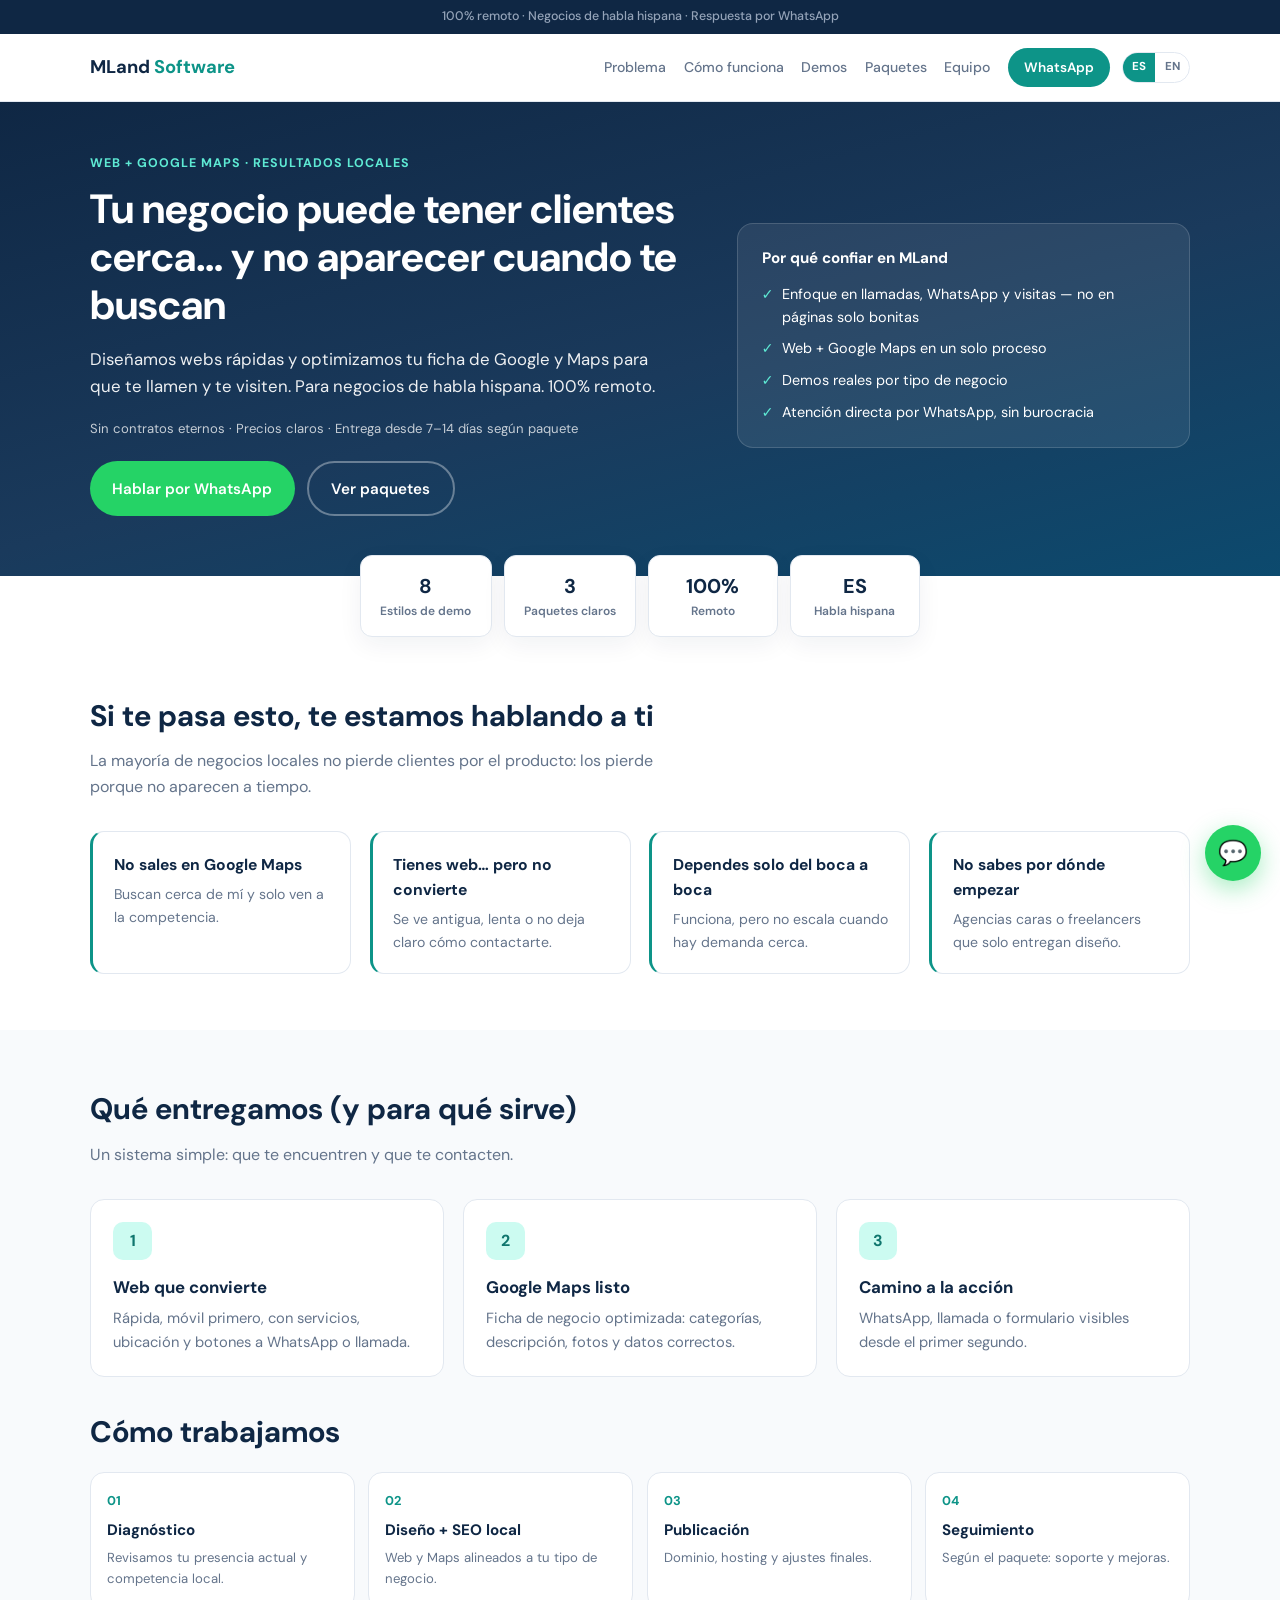
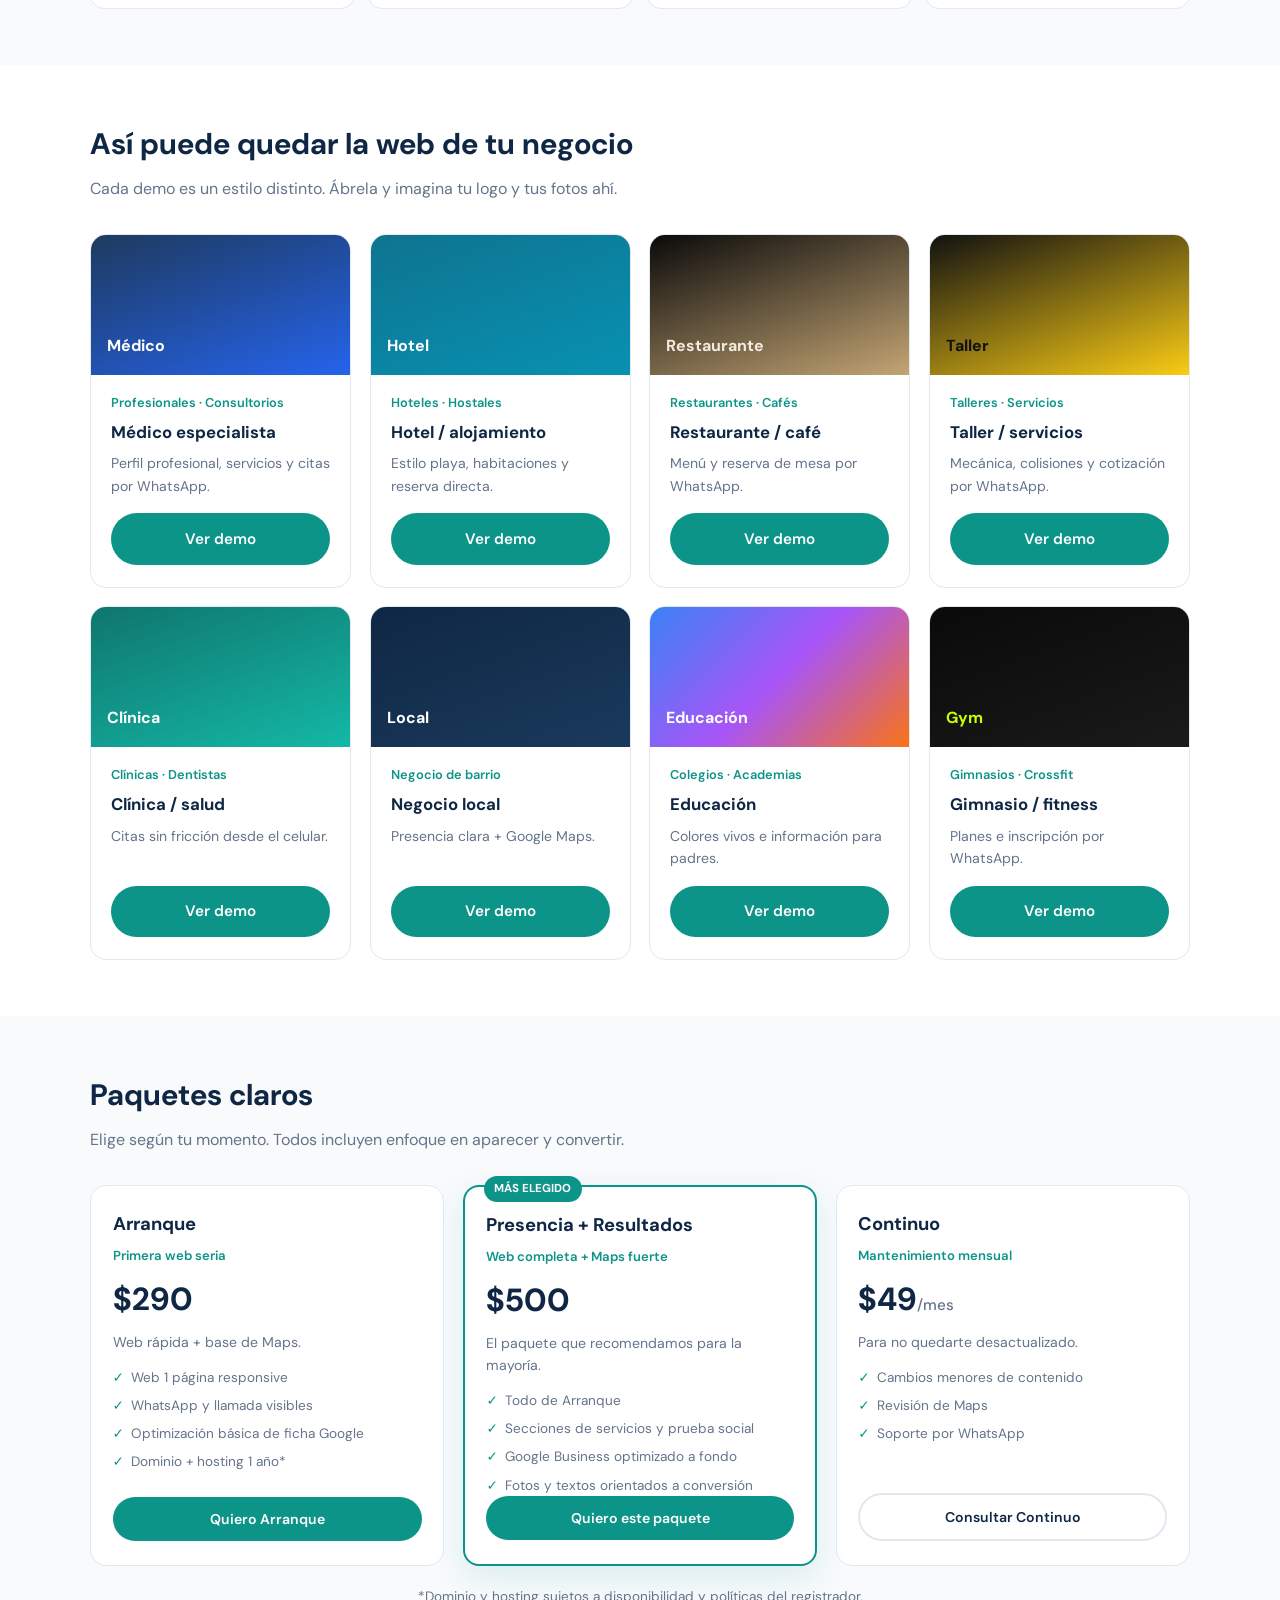
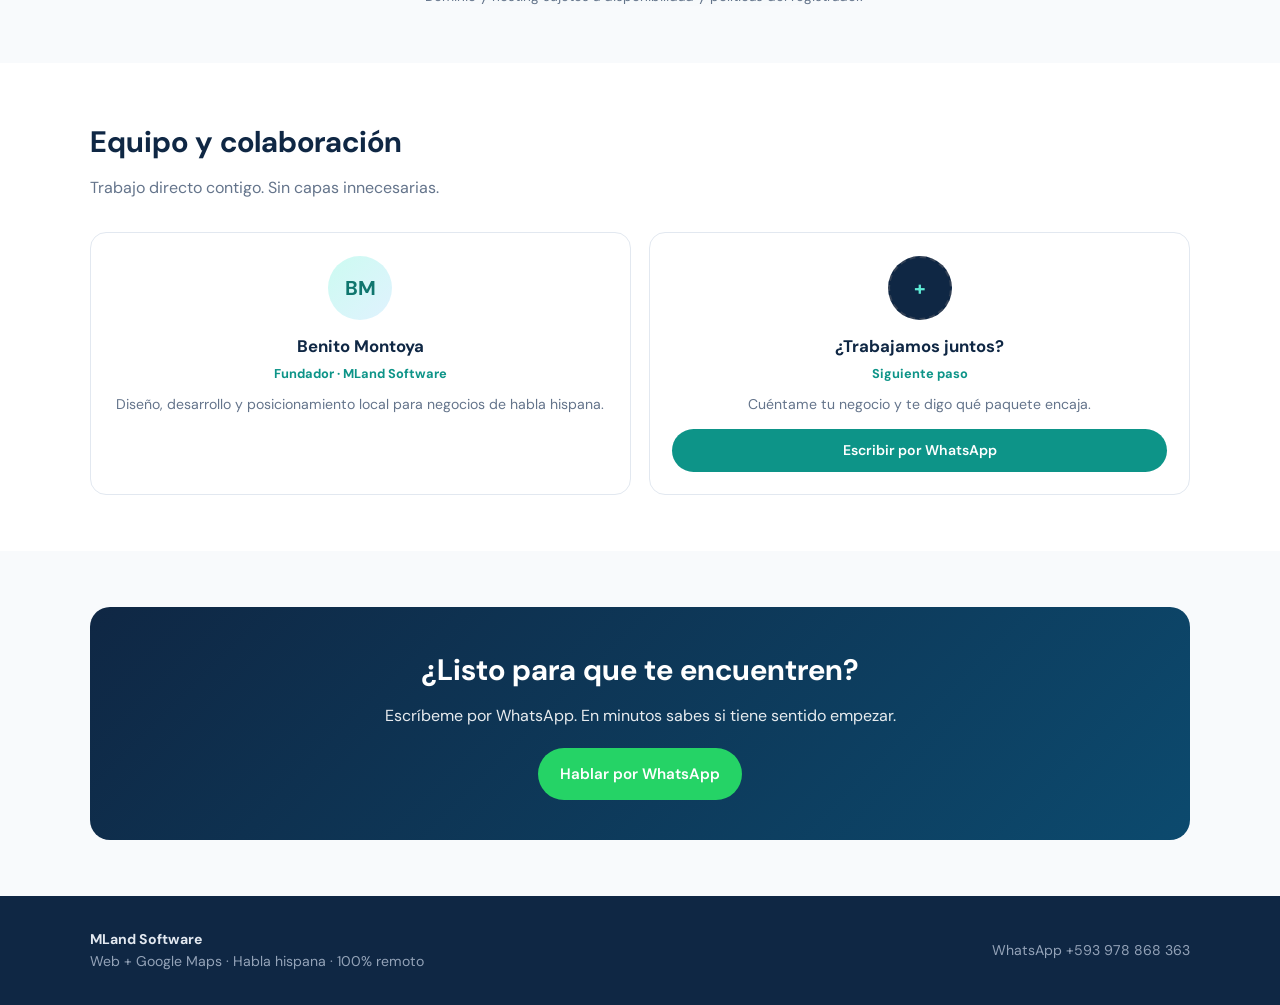
==== index.html @ ad6a7d6b "Restore complete index.html with Médico especialista demo card" ====
<!DOCTYPE html>
<html lang="es">
<head>
<meta charset="UTF-8">
<meta name="viewport" content="width=device-width,initial-scale=1">
<title>MLand Software | Web + Google Maps para negocios de habla hispana</title>
<meta name="description" content="Web rápida + Google Maps optimizado para que tu negocio de habla hispana aparezca cuando te buscan. Más llamadas y clientes. 100% remoto.">
<meta name="google-site-verification" content="e34Txkkmpu1eo88nSMDNGmorwFULilsLxfYSQ1G27-A">
<link rel="canonical" href="https://mland-landing.montoyasud.workers.dev/">
<meta property="og:title" content="MLand Software | Web + Google Maps">
<meta property="og:description" content="Aparece en Google y Maps. Más clientes para tu negocio local. Servicio 100% remoto.">
<meta property="og:type" content="website">
<meta property="og:url" content="https://mland-landing.montoyasud.workers.dev/">
<link href="https://fonts.googleapis.com/css2?family=DM+Sans:ital,opsz,wght@0,9..40,400;0,9..40,500;0,9..40,600;0,9..40,700;1,9..40,400&display=swap" rel="stylesheet">
<style>
:root{--navy:#0f2744;--navy-light:#1a3a5c;--teal:#0d9488;--teal-dark:#0f766e;--teal-soft:#ccfbf1;--sand:#f8fafc;--white:#fff;--text:#1e293b;--muted:#64748b;--border:#e2e8f0;--wa:#25D366}
*{box-sizing:border-box;margin:0;padding:0}html{scroll-behavior:smooth}
body{font-family:"DM Sans",system-ui,sans-serif;color:var(--text);line-height:1.6;background:var(--white)}
a{color:inherit;text-decoration:none}
.container{width:min(1100px,100% - 2rem);margin-inline:auto}
.btn{display:inline-flex;align-items:center;justify-content:center;gap:.5rem;font-weight:600;font-size:.95rem;padding:.85rem 1.4rem;border-radius:999px;border:none;cursor:pointer;transition:.2s}
.btn-primary{background:var(--teal);color:#fff}.btn-primary:hover{background:var(--teal-dark)}
.btn-outline{background:transparent;color:var(--navy);border:2px solid var(--border)}
.btn-wa{background:var(--wa);color:#fff}
.btn-sm{padding:.65rem 1.15rem;font-size:.88rem;width:100%}
.trust-bar{background:var(--navy);color:#94a3b8;font-size:.78rem;text-align:center;padding:.45rem 1rem;font-weight:500}
.trust-bar strong{color:#5eead4}
header{position:sticky;top:0;z-index:50;background:rgba(255,255,255,.94);backdrop-filter:blur(10px);border-bottom:1px solid var(--border)}
.nav{display:flex;align-items:center;justify-content:space-between;padding:.85rem 0;gap:1rem;flex-wrap:wrap}
.logo{font-weight:700;font-size:1.15rem;color:var(--navy)}.logo span{color:var(--teal)}
.nav-links{display:none;gap:1.1rem;align-items:center;font-size:.88rem;font-weight:500;color:var(--muted)}
@media(min-width:900px){.nav-links{display:flex}}
.nav-right{display:flex;align-items:center;gap:.75rem;flex-wrap:wrap}
.hero{background:linear-gradient(165deg,var(--navy) 0%,var(--navy-light) 55%,#0c4a6e 100%);color:#fff;padding:3.25rem 0 3.75rem}
.hero-grid{display:grid;gap:2rem;align-items:center}
@media(min-width:900px){.hero-grid{grid-template-columns:1.2fr .9fr;gap:2.75rem}}
.hero .eyebrow{font-size:.78rem;font-weight:700;letter-spacing:.08em;text-transform:uppercase;color:#5eead4;margin-bottom:.75rem}
.hero h1{font-size:clamp(1.7rem,4vw,2.55rem);line-height:1.18;margin-bottom:1rem;font-weight:700}
.hero p.lead{font-size:1.05rem;opacity:.92;max-width:36rem;margin-bottom:1.15rem}
.hero-micro{font-size:.82rem;opacity:.75;margin-bottom:1.35rem}
.hero-actions{display:flex;flex-wrap:wrap;gap:.75rem}
.hero-card{background:rgba(255,255,255,.08);border:1px solid rgba(255,255,255,.15);border-radius:16px;padding:1.4rem 1.45rem}
.hero-card h3{font-size:.95rem;margin-bottom:.75rem}
.hero-card ul{list-style:none;display:grid;gap:.55rem;font-size:.9rem}
.hero-card li{display:flex;gap:.5rem;align-items:flex-start}
.hero-card li::before{content:"✓";color:#5eead4;font-weight:700}
.proof{display:flex;flex-wrap:wrap;justify-content:center;gap:.75rem;padding:0 1rem;margin-top:-1.35rem;position:relative;z-index:5}
.proof-item{background:#fff;border:1px solid var(--border);border-radius:12px;padding:.9rem 1.2rem;text-align:center;min-width:130px;box-shadow:0 8px 24px rgba(15,39,68,.06)}
.proof-item .n{font-size:1.25rem;font-weight:700;color:var(--navy)}
.proof-item .l{font-size:.75rem;color:var(--muted);font-weight:600}
.section{padding:3.5rem 0}.section-alt{background:var(--sand)}
.section h2{font-size:clamp(1.4rem,3vw,1.85rem);color:var(--navy);margin-bottom:.5rem;font-weight:700}
.section .sub{color:var(--muted);max-width:38rem;margin-bottom:2rem}
.pain-grid,.grid-3,.steps,.demos-grid,.testimonials-grid,.packages-grid,.collab-grid{display:grid;gap:1.15rem}
.pain-grid{grid-template-columns:repeat(auto-fit,minmax(220px,1fr))}
.pain{background:#fff;border:1px solid var(--border);border-radius:14px;padding:1.25rem 1.3rem;border-left:3px solid var(--teal)}
.pain h3{font-size:.98rem;color:var(--navy);margin-bottom:.35rem}.pain p{font-size:.88rem;color:var(--muted)}
.grid-3{grid-template-columns:repeat(auto-fit,minmax(240px,1fr))}
.card{background:#fff;border:1px solid var(--border);border-radius:14px;padding:1.35rem 1.4rem}
.card h3{font-size:1.05rem;color:var(--navy);margin-bottom:.4rem}.card p{font-size:.92rem;color:var(--muted)}
.icon-badge{width:2.4rem;height:2.4rem;border-radius:10px;background:var(--teal-soft);color:var(--teal-dark);display:flex;align-items:center;justify-content:center;font-weight:700;margin-bottom:.85rem}
.steps{grid-template-columns:repeat(auto-fit,minmax(150px,1fr));gap:.85rem}
.step{background:#fff;border:1px solid var(--border);border-radius:14px;padding:1.15rem 1rem}
.step .num{font-size:.8rem;font-weight:700;color:var(--teal);margin-bottom:.4rem}
.step h3{font-size:.95rem;color:var(--navy);margin-bottom:.3rem}.step p{font-size:.82rem;color:var(--muted)}
.demos-grid{grid-template-columns:repeat(auto-fit,minmax(260px,1fr))}
.demo-card{background:#fff;border:1px solid var(--border);border-radius:16px;overflow:hidden;display:flex;flex-direction:column}
.demo-card .preview{height:140px;display:flex;align-items:flex-end;padding:1rem;color:#fff;font-weight:700}
.demo-card .body{padding:1.15rem 1.25rem 1.35rem;flex:1;display:flex;flex-direction:column}
.demo-card .for{font-size:.8rem;color:var(--teal);font-weight:600;margin-bottom:.35rem}
.demo-card h3{font-size:1.05rem;color:var(--navy);margin-bottom:.4rem}
.demo-card p{font-size:.88rem;color:var(--muted);margin-bottom:1rem;flex:1}
.demo-card .btn{width:100%;text-align:center}
.testimonials-grid{grid-template-columns:repeat(auto-fit,minmax(240px,1fr))}
.testimonial{background:#fff;border:1px solid var(--border);border-radius:14px;padding:1.25rem 1.35rem}
.testimonial .stars{color:#f59e0b;margin-bottom:.4rem}
.testimonial p{font-size:.9rem;color:var(--muted);margin-bottom:.75rem}
.testimonial a{color:var(--teal);font-weight:700}
@media(min-width:900px){.packages-grid{grid-template-columns:repeat(3,1fr)}}
.package{background:#fff;border:1px solid var(--border);border-radius:16px;padding:1.5rem 1.35rem;display:flex;flex-direction:column}
.package.featured{border:2px solid var(--teal);box-shadow:0 12px 32px rgba(13,148,136,.12);position:relative}
.package .badge{position:absolute;top:-.7rem;left:1.2rem;background:var(--teal);color:#fff;font-size:.72rem;font-weight:700;padding:.25rem .65rem;border-radius:999px;text-transform:uppercase}
.package h3{font-size:1.15rem;color:var(--navy);margin-bottom:.35rem}
.package-for{font-size:.82rem;color:var(--teal);font-weight:600;margin-bottom:.5rem}
.package-desc{font-size:.88rem;color:var(--muted);margin-bottom:.85rem}
.price{font-size:2rem;font-weight:700;color:var(--navy);margin-bottom:.35rem}
.price-period{font-size:.95rem;font-weight:500;color:var(--muted)}
.pkg-block{margin:.85rem 0 1rem}
.pkg-block h4{font-size:.78rem;text-transform:uppercase;letter-spacing:.04em;color:var(--navy);margin-bottom:.45rem}
.package ul{list-style:none;display:grid;gap:.4rem;font-size:.85rem;color:var(--muted)}
.package ul li{padding-left:1.15rem;position:relative}
.package ul li::before{content:"✓";position:absolute;left:0;color:var(--teal);font-weight:700}
.package .not li::before{content:"–";color:#94a3b8}
.package .result{font-size:.85rem;color:var(--navy);font-weight:600;background:var(--teal-soft);padding:.65rem .85rem;border-radius:10px;margin:.85rem 0 1rem}
.compare{overflow-x:auto;margin-top:2rem;border-radius:14px;border:1px solid var(--border);background:#fff}
.compare table{width:100%;border-collapse:collapse;font-size:.88rem;min-width:520px}
.compare th,.compare td{padding:.75rem 1rem;text-align:left;border-bottom:1px solid var(--border)}
.compare th{background:var(--sand);color:var(--navy);font-weight:700}
.compare td{color:var(--muted)}
.packages-note{text-align:center;font-size:.85rem;color:var(--muted);margin-top:1.25rem}
.collab-grid{grid-template-columns:repeat(auto-fit,minmax(240px,1fr))}
.collab{background:#fff;border:1px solid var(--border);border-radius:16px;padding:1.4rem 1.35rem;text-align:center}
.collab .avatar{width:64px;height:64px;border-radius:50%;background:linear-gradient(135deg,var(--teal-soft),#e0f2fe);color:var(--teal-dark);font-weight:700;font-size:1.25rem;display:flex;align-items:center;justify-content:center;margin:0 auto .85rem}
.collab.join .avatar{background:var(--navy);color:#5eead4;border:2px dashed #334155}
.collab h3{font-size:1.05rem;color:var(--navy);margin-bottom:.25rem}
.collab .role{font-size:.8rem;font-weight:700;color:var(--teal);margin-bottom:.5rem}
.collab p{font-size:.88rem;color:var(--muted);margin-bottom:.85rem}
.faq{display:grid;gap:.75rem;max-width:720px}
.faq details{background:#fff;border:1px solid var(--border);border-radius:12px;padding:1rem 1.15rem}
.faq summary{font-weight:600;color:var(--navy);cursor:pointer;list-style:none}
.faq details p{margin-top:.55rem;font-size:.9rem;color:var(--muted)}
.cta-band{background:linear-gradient(135deg,var(--navy),#0c4a6e);color:#fff;border-radius:20px;padding:2.5rem 1.75rem;text-align:center}
.cta-band h2{color:#fff;margin-bottom:.5rem}
.cta-band p{opacity:.9;margin-bottom:1.25rem;max-width:32rem;margin-inline:auto}
footer{background:var(--navy);color:#94a3b8;padding:2rem 0;font-size:.88rem}
footer .footer-inner{display:flex;flex-wrap:wrap;gap:1rem;justify-content:space-between;align-items:center}
footer strong{color:#e2e8f0}
.float-wa{position:fixed;bottom:1.2rem;right:1.2rem;z-index:60;width:56px;height:56px;border-radius:50%;background:var(--wa);color:#fff;display:flex;align-items:center;justify-content:center;font-size:1.5rem;box-shadow:0 8px 24px rgba(37,211,102,.4)}
.lang-switch{display:inline-flex;border:1.5px solid #e2e8f0;border-radius:999px;overflow:hidden;font-size:.72rem;font-weight:700}
.lang-btn{padding:.32rem .58rem;background:transparent;border:none;cursor:pointer;color:#64748b;font:inherit}
.lang-btn.active{background:#0d9488;color:#fff}
</style>
</head>
<body>
<div class="trust-bar"><span data-es="100% remoto · Negocios de habla hispana · Respuesta por WhatsApp" data-en="100% remote · Spanish-speaking businesses · WhatsApp reply"><strong>100% remoto</strong> · Negocios de habla hispana · Respuesta por WhatsApp</span></div>
<header><div class="container nav">
<a href="/" class="logo">MLand <span>Software</span></a>
<div class="nav-right">
<nav class="nav-links">
<a href="#problema" data-es="Problema" data-en="Problem">Problema</a>
<a href="#como" data-es="Cómo funciona" data-en="How it works">Cómo funciona</a>
<a href="#demos" data-es="Demos" data-en="Demos">Demos</a>
<a href="#paquetes" data-es="Paquetes" data-en="Packages">Paquetes</a>
<a href="#equipo" data-es="Equipo" data-en="Team">Equipo</a>
<a class="btn btn-primary" style="padding:.55rem 1rem;font-size:.85rem" href="https://wa.me/593978868363?text=Hola%2C%20quiero%20aparecer%20mejor%20en%20Google%20y%20Maps" target="_blank" rel="noopener">WhatsApp</a>
</nav>
<div class="lang-switch" role="group" aria-label="Language"><button type="button" class="lang-btn active" data-set-lang="es">ES</button><button type="button" class="lang-btn" data-set-lang="en">EN</button></div>
</div></div></header>
<section class="hero"><div class="container hero-grid">
<div>
<div class="eyebrow" data-es="Web + Google Maps · Resultados locales" data-en="Website + Google Maps · Local results">Web + Google Maps · Resultados locales</div>
<h1 data-es="Tu negocio puede tener clientes cerca… y no aparecer cuando te buscan" data-en="You may have customers nearby—and still not show up when they search">Tu negocio puede tener clientes cerca… y no aparecer cuando te buscan</h1>
<p class="lead" data-es="Diseñamos webs rápidas y optimizamos tu ficha de Google y Maps para que te llamen y te visiten. Para negocios de habla hispana. 100% remoto." data-en="We build fast websites and optimize your Google Business and Maps profile so people call and visit. For Spanish-speaking businesses. Fully remote.">Diseñamos webs rápidas y optimizamos tu ficha de Google y Maps para que te llamen y te visiten. Para negocios de habla hispana. 100% remoto.</p>
<p class="hero-micro" data-es="Sin contratos eternos · Precios claros · Entrega desde 7–14 días según paquete" data-en="No endless contracts · Clear pricing · Delivery from 7–14 días según paquete">Sin contratos eternos · Precios claros · Entrega desde 7–14 días según paquete</p>
<div class="hero-actions">
<a class="btn btn-wa" href="https://wa.me/593978868363?text=Hola%2C%20quiero%20aparecer%20mejor%20en%20Google%20y%20Maps" target="_blank" rel="noopener" data-es="Hablar por WhatsApp" data-en="Chat on WhatsApp">Hablar por WhatsApp</a>
<a class="btn btn-outline" href="#paquetes" style="border-color:rgba(255,255,255,.35);color:#fff" data-es="Ver paquetes" data-en="See packages">Ver paquetes</a>
</div>
</div>
<div class="hero-card">
<h3 data-es="Por qué confiar en MLand" data-en="Why trust MLand">Por qué confiar en MLand</h3>
<ul>
<li data-es="Enfoque en llamadas, WhatsApp y visitas — no en páginas solo bonitas" data-en="Focus on calls, WhatsApp and visits—not just pretty pages">Enfoque en llamadas, WhatsApp y visitas — no en páginas solo bonitas</li>
<li data-es="Web + Google Maps en un solo proceso" data-en="Website + Google Maps in one process">Web + Google Maps en un solo proceso</li>
<li data-es="Demos reales por tipo de negocio" data-en="Real demos by business type">Demos reales por tipo de negocio</li>
<li data-es="Atención directa por WhatsApp, sin burocracia" data-en="Direct WhatsApp support, no bureaucracy">Atención directa por WhatsApp, sin burocracia</li>
</ul>
</div>
</div></section>
<div class="proof">
<div class="proof-item"><div class="n">8</div><div class="l" data-es="Estilos de demo" data-en="Demo styles">Estilos de demo</div></div>
<div class="proof-item"><div class="n">3</div><div class="l" data-es="Paquetes claros" data-en="Clear packages">Paquetes claros</div></div>
<div class="proof-item"><div class="n">100%</div><div class="l" data-es="Remoto" data-en="Remote">Remoto</div></div>
<div class="proof-item"><div class="n">ES</div><div class="l" data-es="Habla hispana" data-en="Spanish-speaking">Habla hispana</div></div>
</div>
<section class="section" id="problema"><div class="container">
<h2 data-es="Si te pasa esto, te estamos hablando a ti" data-en="If this sounds like you, we’re talking to you">Si te pasa esto, te estamos hablando a ti</h2>
<p class="sub" data-es="La mayoría de negocios locales no pierde clientes por el producto: los pierde porque no aparecen a tiempo." data-en="Most local businesses don’t lose customers because of the product—they lose them because they don’t show up in time.">La mayoría de negocios locales no pierde clientes por el producto: los pierde porque no aparecen a tiempo.</p>
<div class="pain-grid">
<div class="pain"><h3 data-es="No sales en Google Maps" data-en="You’re not on Google Maps">No sales en Google Maps</h3><p data-es="Buscan cerca de mí y solo ven a la competencia." data-en="People search near me and only see competitors.">Buscan cerca de mí y solo ven a la competencia.</p></div>
<div class="pain"><h3 data-es="Tienes web… pero no convierte" data-en="You have a site… that doesn’t convert">Tienes web… pero no convierte</h3><p data-es="Se ve antigua, lenta o no deja claro cómo contactarte." data-en="It looks outdated, slow or unclear how to reach you.">Se ve antigua, lenta o no deja claro cómo contactarte.</p></div>
<div class="pain"><h3 data-es="Dependes solo del boca a boca" data-en="You rely only on word of mouth">Dependes solo del boca a boca</h3><p data-es="Funciona, pero no escala cuando hay demanda cerca." data-en="It works, but it doesn’t scale when demand is nearby.">Funciona, pero no escala cuando hay demanda cerca.</p></div>
<div class="pain"><h3 data-es="No sabes por dónde empezar" data-en="You don’t know where to start">No sabes por dónde empezar</h3><p data-es="Agencias caras o freelancers que solo entregan diseño." data-en="Expensive agencies or freelancers who only deliver design.">Agencias caras o freelancers que solo entregan diseño.</p></div>
</div>
</div></section>
<section class="section section-alt" id="como"><div class="container">
<h2 data-es="Qué entregamos (y para qué sirve)" data-en="What we deliver (and why it matters)">Qué entregamos (y para qué sirve)</h2>
<p class="sub" data-es="Un sistema simple: que te encuentren y que te contacten." data-en="A simple system: get found and get contacted.">Un sistema simple: que te encuentren y que te contacten.</p>
<div class="grid-3">
<div class="card"><div class="icon-badge">1</div><h3 data-es="Web que convierte" data-en="Website that converts">Web que convierte</h3><p data-es="Rápida, móvil primero, con servicios, ubicación y botones a WhatsApp o llamada." data-en="Fast, mobile-first, with services, location and buttons to WhatsApp or call.">Rápida, móvil primero, con servicios, ubicación y botones a WhatsApp o llamada.</p></div>
<div class="card"><div class="icon-badge">2</div><h3 data-es="Google Maps listo" data-en="Google Maps ready">Google Maps listo</h3><p data-es="Ficha de negocio optimizada: categorías, descripción, fotos y datos correctos." data-en="Optimized business profile: categories, description, photos and correct data.">Ficha de negocio optimizada: categorías, descripción, fotos y datos correctos.</p></div>
<div class="card"><div class="icon-badge">3</div><h3 data-es="Camino a la acción" data-en="Path to action">Camino a la acción</h3><p data-es="WhatsApp, llamada o formulario visibles desde el primer segundo." data-en="WhatsApp, call or form visible from the first second.">WhatsApp, llamada o formulario visibles desde el primer segundo.</p></div>
</div>
<div style="margin-top:2rem">
<h2 data-es="Cómo trabajamos" data-en="How we work">Cómo trabajamos</h2>
<div class="steps" style="margin-top:1rem">
<div class="step"><div class="num">01</div><h3 data-es="Diagnóstico" data-en="Diagnosis">Diagnóstico</h3><p data-es="Revisamos tu presencia actual y competencia local." data-en="We review your current presence and local competition.">Revisamos tu presencia actual y competencia local.</p></div>
<div class="step"><div class="num">02</div><h3 data-es="Diseño + SEO local" data-en="Design + local SEO">Diseño + SEO local</h3><p data-es="Web y Maps alineados a tu tipo de negocio." data-en="Website and Maps aligned to your business type.">Web y Maps alineados a tu tipo de negocio.</p></div>
<div class="step"><div class="num">03</div><h3 data-es="Publicación" data-en="Launch">Publicación</h3><p data-es="Dominio, hosting y ajustes finales." data-en="Domain, hosting and final tweaks.">Dominio, hosting y ajustes finales.</p></div>
<div class="step"><div class="num">04</div><h3 data-es="Seguimiento" data-en="Follow-up">Seguimiento</h3><p data-es="Según el paquete: soporte y mejoras." data-en="Depending on the package: support and improvements.">Según el paquete: soporte y mejoras.</p></div>
</div></div>
</div></section>
<section class="section" id="demos"><div class="container">
<h2 data-es="Así puede quedar la web de tu negocio" data-en="How your business website can look">Así puede quedar la web de tu negocio</h2>
<p class="sub" data-es="Cada demo es un estilo distinto. Ábrela y imagina tu logo y tus fotos ahí." data-en="Each demo is a different style. Open it and picture your logo and photos there.">Cada demo es un estilo distinto. Ábrela y imagina tu logo y tus fotos ahí.</p>
<div class="demos-grid">
<article class="demo-card"><div class="preview" style="background:linear-gradient(160deg,#1e3a5f,#2563eb)">Médico</div><div class="body"><span class="for" data-es="Profesionales · Consultorios" data-en="Professionals · Offices">Profesionales · Consultorios</span><h3 data-es="Médico especialista" data-en="Specialist doctor">Médico especialista</h3><p data-es="Perfil profesional, servicios y citas por WhatsApp." data-en="Professional profile, services and WhatsApp booking.">Perfil profesional, servicios y citas por WhatsApp.</p><a class="btn btn-primary" href="/demos/medico.html" data-es="Ver demo" data-en="View demo">Ver demo</a></div></article>
<article class="demo-card"><div class="preview" style="background:linear-gradient(160deg,#0e7490,#0891b2)">Hotel</div><div class="body"><span class="for">Hoteles · Hostales</span><h3 data-es="Hotel / alojamiento" data-en="Hotel / lodging">Hotel / alojamiento</h3><p data-es="Estilo playa, habitaciones y reserva directa." data-en="Beach style, rooms and direct booking.">Estilo playa, habitaciones y reserva directa.</p><a class="btn btn-primary" href="/demos/hotel.html" data-es="Ver demo" data-en="View demo">Ver demo</a></div></article>
<article class="demo-card"><div class="preview" style="background:linear-gradient(160deg,#0a0a0a,#c4a574);color:#f2ebe0">Restaurante</div><div class="body"><span class="for">Restaurantes · Cafés</span><h3 data-es="Restaurante / café" data-en="Restaurant / café">Restaurante / café</h3><p data-es="Menú y reserva de mesa por WhatsApp." data-en="Menu and table booking on WhatsApp.">Menú y reserva de mesa por WhatsApp.</p><a class="btn btn-primary" href="/demos/restaurante.html" data-es="Ver demo" data-en="View demo">Ver demo</a></div></article>
<article class="demo-card"><div class="preview" style="background:linear-gradient(160deg,#111,#facc15);color:#111">Taller</div><div class="body"><span class="for">Talleres · Servicios</span><h3 data-es="Taller / servicios" data-en="Workshop / services">Taller / servicios</h3><p data-es="Mecánica, colisiones y cotización por WhatsApp." data-en="Mechanics, collision and quotes on WhatsApp.">Mecánica, colisiones y cotización por WhatsApp.</p><a class="btn btn-primary" href="/demos/taller.html" data-es="Ver demo" data-en="View demo">Ver demo</a></div></article>
<article class="demo-card"><div class="preview" style="background:linear-gradient(160deg,#0f766e,#14b8a6)">Clínica</div><div class="body"><span class="for">Clínicas · Dentistas</span><h3 data-es="Clínica / salud" data-en="Clinic / health">Clínica / salud</h3><p data-es="Citas sin fricción desde el celular." data-en="Frictionless booking from the phone.">Citas sin fricción desde el celular.</p><a class="btn btn-primary" href="/demos/clinica.html" data-es="Ver demo" data-en="View demo">Ver demo</a></div></article>
<article class="demo-card"><div class="preview" style="background:linear-gradient(160deg,#0f2744,#1a3a5c)">Local</div><div class="body"><span class="for">Negocio de barrio</span><h3 data-es="Negocio local" data-en="Local business">Negocio local</h3><p data-es="Presencia clara + Google Maps." data-en="Clear presence + Google Maps.">Presencia clara + Google Maps.</p><a class="btn btn-primary" href="/demos/local.html" data-es="Ver demo" data-en="View demo">Ver demo</a></div></article>
<article class="demo-card"><div class="preview" style="background:linear-gradient(135deg,#3b82f6,#a855f7,#f97316)">Educación</div><div class="body"><span class="for">Colegios · Academias</span><h3 data-es="Educación" data-en="Education">Educación</h3><p data-es="Colores vivos e información para padres." data-en="Bright colors and info for parents.">Colores vivos e información para padres.</p><a class="btn btn-primary" href="/demos/educacion.html" data-es="Ver demo" data-en="View demo">Ver demo</a></div></article>
<article class="demo-card"><div class="preview" style="background:linear-gradient(160deg,#0a0a0a,#1a1a1a);color:#c8ff00">Gym</div><div class="body"><span class="for">Gimnasios · Crossfit</span><h3 data-es="Gimnasio / fitness" data-en="Gym / fitness">Gimnasio / fitness</h3><p data-es="Planes e inscripción por WhatsApp." data-en="Plans and signup on WhatsApp.">Planes e inscripción por WhatsApp.</p><a class="btn btn-primary" href="/demos/gimnasio.html" data-es="Ver demo" data-en="View demo">Ver demo</a></div></article>
</div>
</div></section>
<section class="section section-alt" id="paquetes"><div class="container">
<h2 data-es="Paquetes claros" data-en="Clear packages">Paquetes claros</h2>
<p class="sub" data-es="Elige según tu momento. Todos incluyen enfoque en aparecer y convertir." data-en="Choose by stage. All focus on getting found and converting.">Elige según tu momento. Todos incluyen enfoque en aparecer y convertir.</p>
<div class="packages-grid">
<div class="package"><h3 data-es="Arranque" data-en="Start">Arranque</h3><div class="package-for" data-es="Primera web seria" data-en="First solid website">Primera web seria</div><div class="price">$290</div><p class="package-desc" data-es="Web rápida + base de Maps." data-en="Fast site + Maps foundation.">Web rápida + base de Maps.</p><ul><li data-es="Web 1 página responsive" data-en="1-page responsive site">Web 1 página responsive</li><li data-es="WhatsApp y llamada visibles" data-en="Visible WhatsApp and call">WhatsApp y llamada visibles</li><li data-es="Optimización básica de ficha Google" data-en="Basic Google profile setup">Optimización básica de ficha Google</li><li data-es="Dominio + hosting 1 año*" data-en="Domain + hosting 1 year*">Dominio + hosting 1 año*</li></ul><a class="btn btn-primary btn-sm" style="margin-top:auto" href="https://wa.me/593978868363?text=Paquete%20Arranque" data-es="Quiero Arranque" data-en="I want Start">Quiero Arranque</a></div>
<div class="package featured"><div class="badge" data-es="Más elegido" data-en="Most chosen">Más elegido</div><h3 data-es="Presencia + Resultados" data-en="Presence + Results">Presencia + Resultados</h3><div class="package-for" data-es="Web completa + Maps fuerte" data-en="Full site + strong Maps">Web completa + Maps fuerte</div><div class="price">$500</div><p class="package-desc" data-es="El paquete que recomendamos para la mayoría." data-en="The package we recommend for most.">El paquete que recomendamos para la mayoría.</p><ul><li data-es="Todo de Arranque" data-en="Everything in Start">Todo de Arranque</li><li data-es="Secciones de servicios y prueba social" data-en="Services and social proof sections">Secciones de servicios y prueba social</li><li data-es="Google Business optimizado a fondo" data-en="In-depth Google Business optimization">Google Business optimizado a fondo</li><li data-es="Fotos y textos orientados a conversión" data-en="Conversion-oriented photos and copy">Fotos y textos orientados a conversión</li></ul><a class="btn btn-primary btn-sm" style="margin-top:auto" href="https://wa.me/593978868363?text=Paquete%20Presencia" data-es="Quiero este paquete" data-en="I want this package">Quiero este paquete</a></div>
<div class="package"><h3 data-es="Continuo" data-en="Ongoing">Continuo</h3><div class="package-for" data-es="Mantenimiento mensual" data-en="Monthly maintenance">Mantenimiento mensual</div><div class="price">$49<span class="price-period" data-es="/mes" data-en="/mo">/mes</span></div><p class="package-desc" data-es="Para no quedarte desactualizado." data-en="So you don’t fall behind.">Para no quedarte desactualizado.</p><ul><li data-es="Cambios menores de contenido" data-en="Minor content updates">Cambios menores de contenido</li><li data-es="Revisión de Maps" data-en="Maps review">Revisión de Maps</li><li data-es="Soporte por WhatsApp" data-en="WhatsApp support">Soporte por WhatsApp</li></ul><a class="btn btn-outline btn-sm" style="margin-top:auto" href="https://wa.me/593978868363?text=Paquete%20Continuo" data-es="Consultar Continuo" data-en="Ask about Ongoing">Consultar Continuo</a></div>
</div>
<p class="packages-note" data-es="*Dominio y hosting sujetos a disponibilidad y políticas del registrador." data-en="*Domain and hosting subject to availability and registrar policies.">*Dominio y hosting sujetos a disponibilidad y políticas del registrador.</p>
</div></section>
<section class="section" id="equipo"><div class="container">
<h2 data-es="Equipo y colaboración" data-en="Team and collaboration">Equipo y colaboración</h2>
<p class="sub" data-es="Trabajo directo contigo. Sin capas innecesarias." data-en="Direct work with you. No unnecessary layers.">Trabajo directo contigo. Sin capas innecesarias.</p>
<div class="collab-grid">
<div class="collab"><div class="avatar">BM</div><h3>Benito Montoya</h3><div class="role" data-es="Fundador · MLand Software" data-en="Founder · MLand Software">Fundador · MLand Software</div><p data-es="Diseño, desarrollo y posicionamiento local para negocios de habla hispana." data-en="Design, development and local visibility for Spanish-speaking businesses.">Diseño, desarrollo y posicionamiento local para negocios de habla hispana.</p></div>
<div class="collab join"><div class="avatar">+</div><h3 data-es="¿Trabajamos juntos?" data-en="Shall we work together?">¿Trabajamos juntos?</h3><div class="role" data-es="Siguiente paso" data-en="Next step">Siguiente paso</div><p data-es="Cuéntame tu negocio y te digo qué paquete encaja." data-en="Tell me about your business and I’ll suggest a package.">Cuéntame tu negocio y te digo qué paquete encaja.</p><a class="btn btn-primary btn-sm" href="https://wa.me/593978868363?text=Hola%20Benito" data-es="Escribir por WhatsApp" data-en="Message on WhatsApp">Escribir por WhatsApp</a></div>
</div>
</div></section>
<section class="section section-alt"><div class="container">
<div class="cta-band">
<h2 data-es="¿Listo para que te encuentren?" data-en="Ready to get found?">¿Listo para que te encuentren?</h2>
<p data-es="Escríbeme por WhatsApp. En minutos sabes si tiene sentido empezar." data-en="Message me on WhatsApp. In minutes you’ll know if it makes sense to start.">Escríbeme por WhatsApp. En minutos sabes si tiene sentido empezar.</p>
<a class="btn btn-wa" href="https://wa.me/593978868363?text=Hola%2C%20quiero%20aparecer%20en%20Google%20y%20Maps" data-es="Hablar por WhatsApp" data-en="Chat on WhatsApp">Hablar por WhatsApp</a>
</div>
</div></section>
<footer><div class="container footer-inner">
<div><strong>MLand Software</strong><br><span data-es="Web + Google Maps · Habla hispana · 100% remoto" data-en="Website + Google Maps · Spanish-speaking · 100% remote">Web + Google Maps · Habla hispana · 100% remoto</span></div>
<div><a href="https://wa.me/593978868363">WhatsApp +593 978 868 363</a></div>
</div></footer>
<a class="float-wa" href="https://wa.me/593978868363?text=Hola%2C%20vengo%20de%20tu%20web" aria-label="WhatsApp">💬</a>
<script src="/js/i18n.js"></script>
</body>
</html>
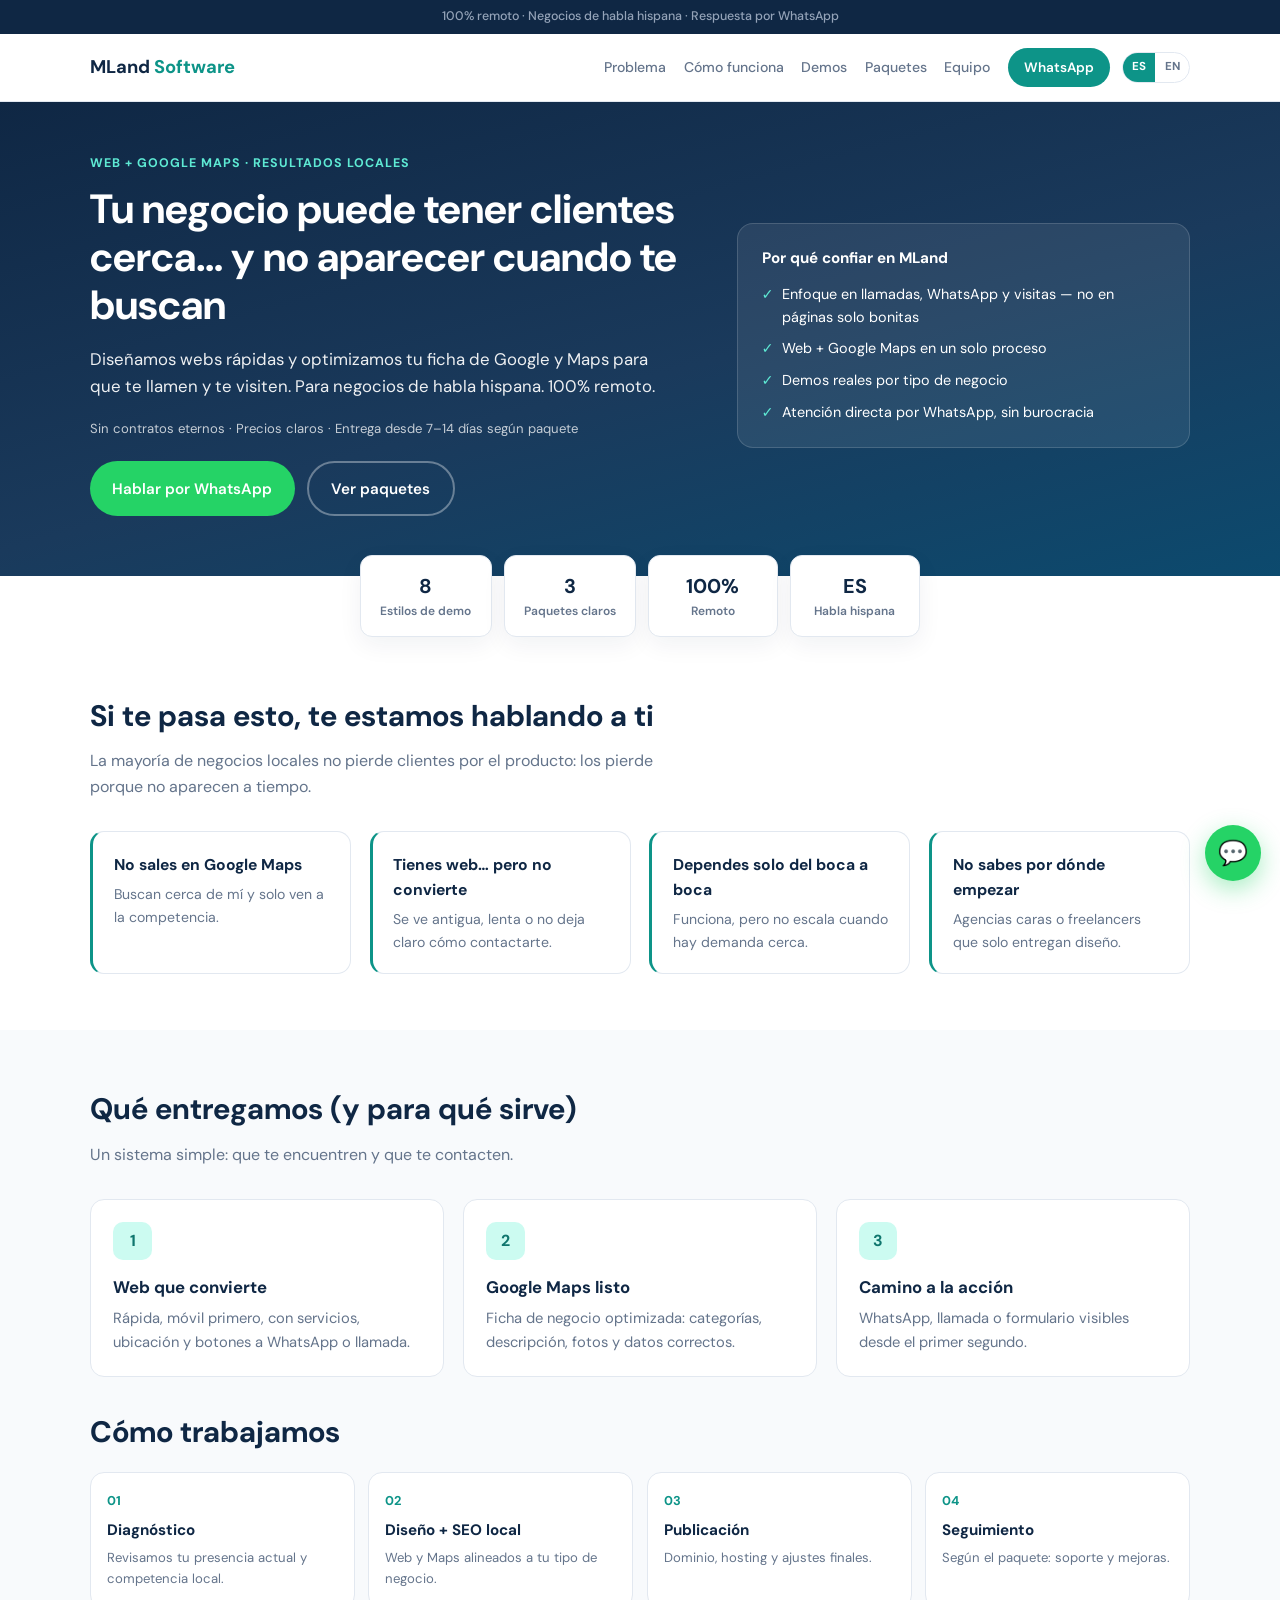
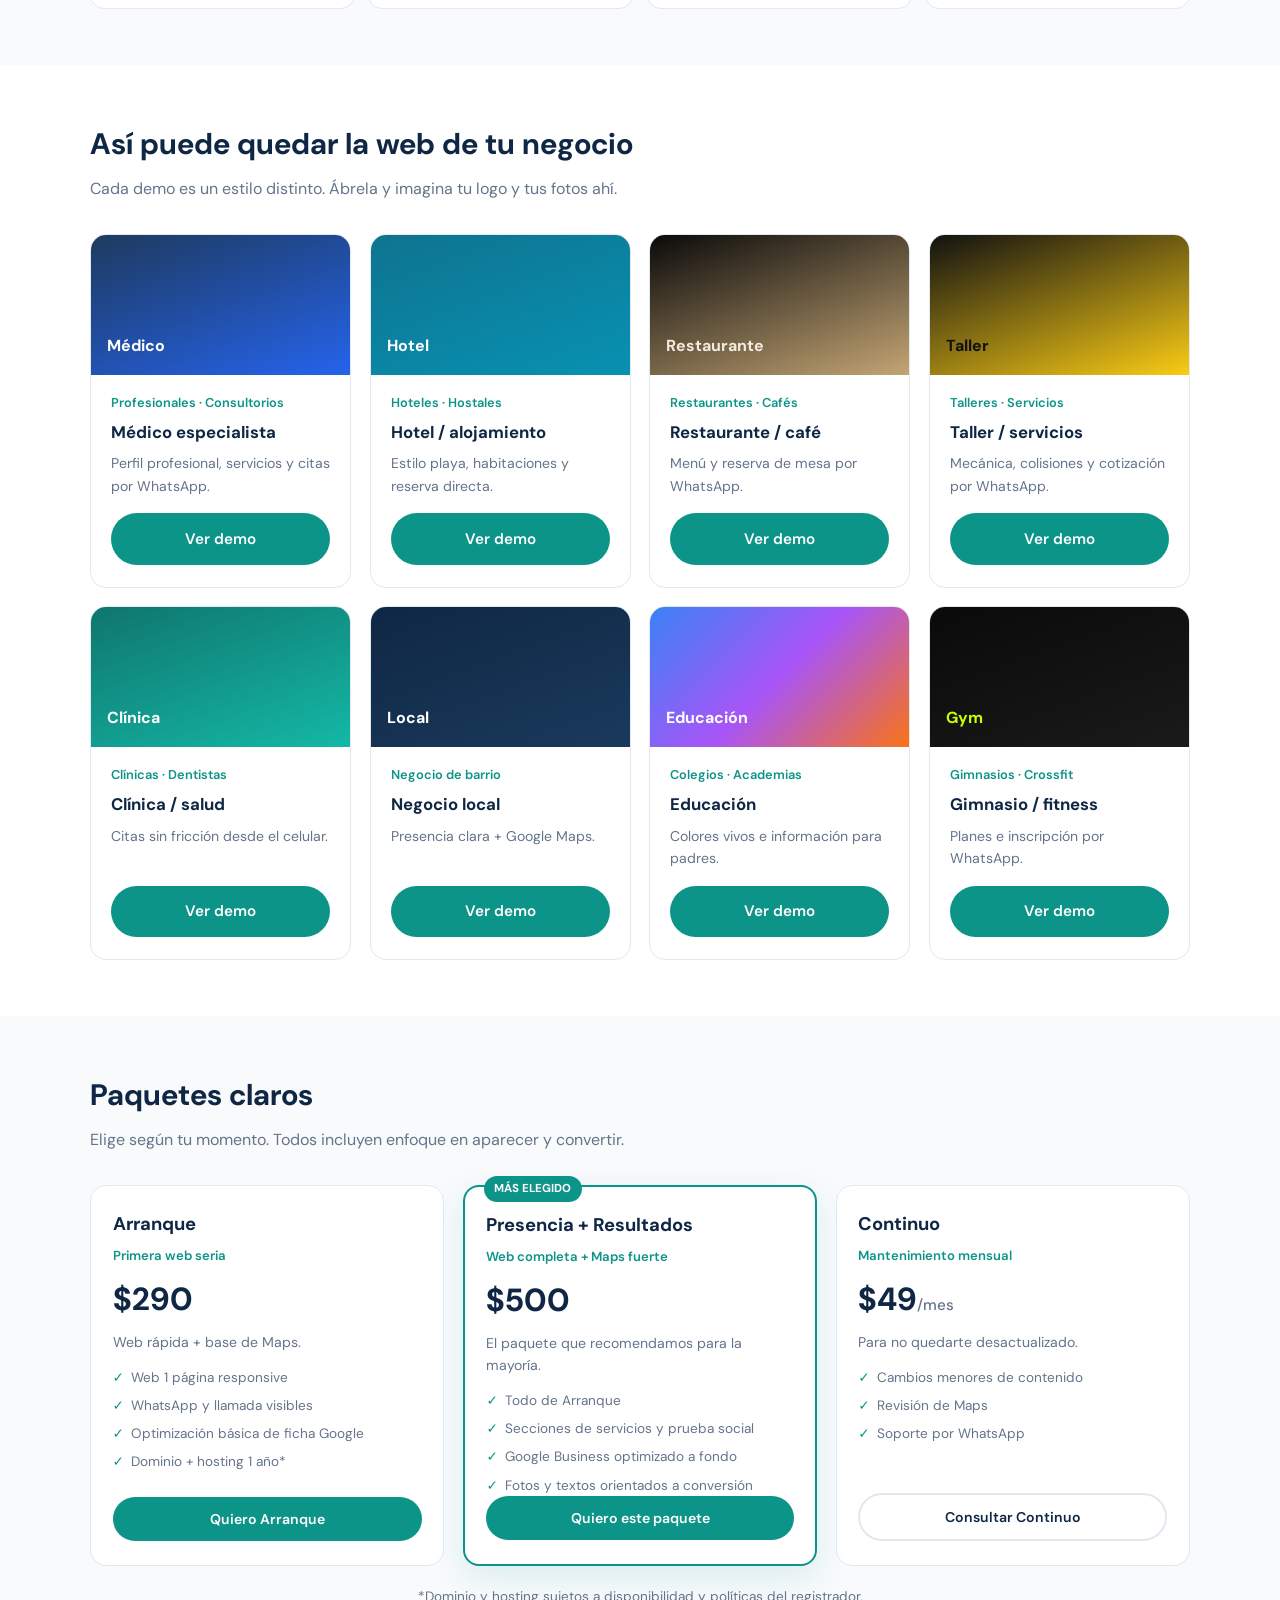
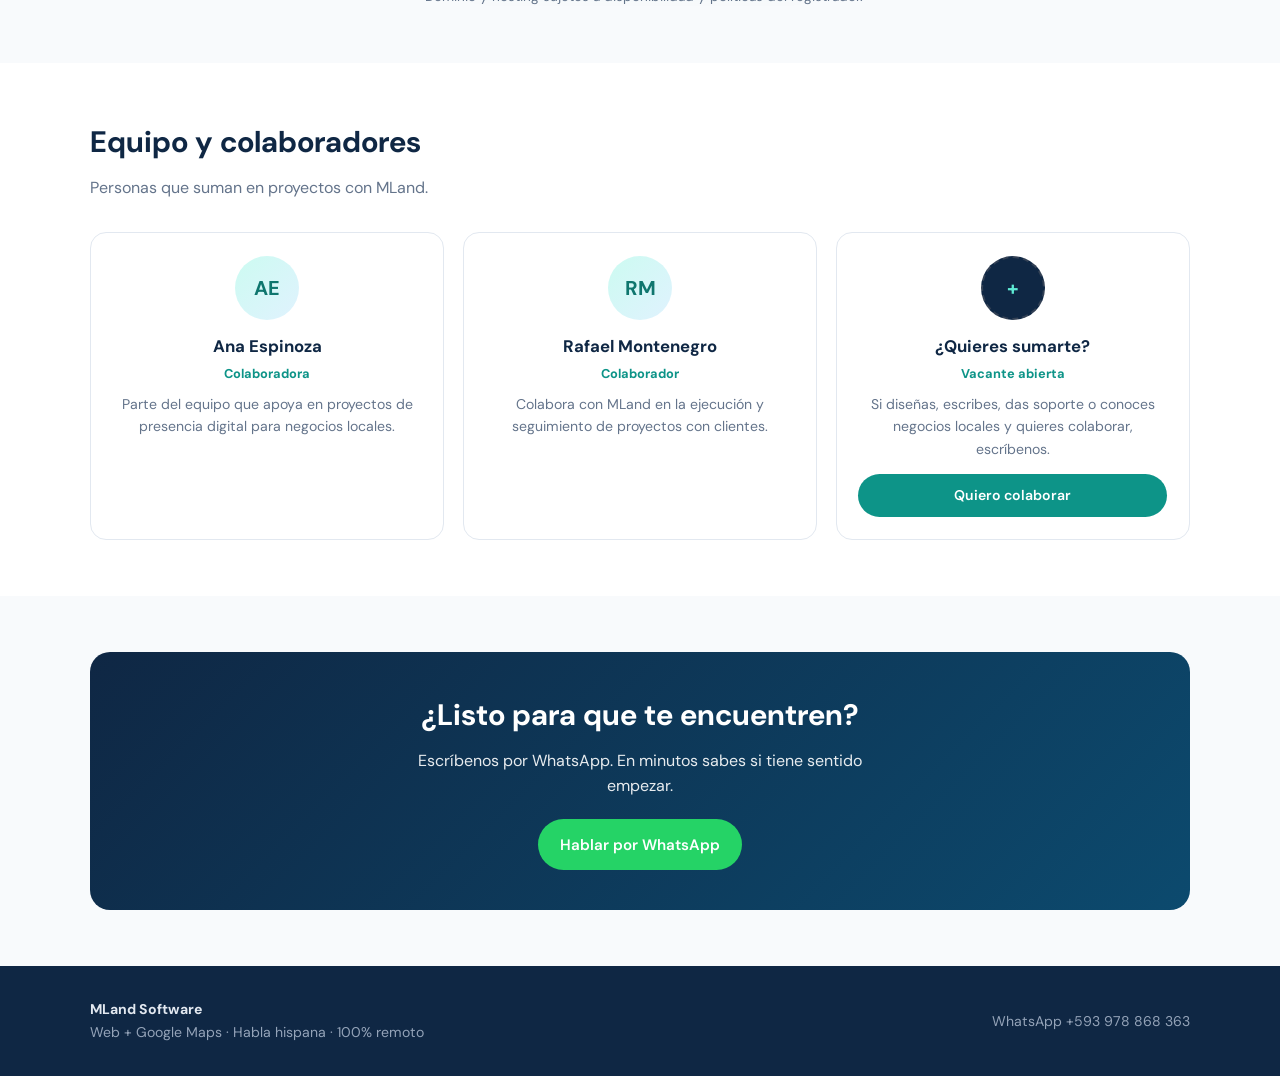
==== commit 9ff60dfe: "Team section: remove founder, show Ana Espinoza and Rafael Montenegro collaborators" ====
--- a/index.html
+++ b/index.html
@@ -215,17 +215,19 @@
 <p class="packages-note" data-es="*Dominio y hosting sujetos a disponibilidad y políticas del registrador." data-en="*Domain and hosting subject to availability and registrar policies.">*Dominio y hosting sujetos a disponibilidad y políticas del registrador.</p>
 </div></section>
 <section class="section" id="equipo"><div class="container">
-<h2 data-es="Equipo y colaboración" data-en="Team and collaboration">Equipo y colaboración</h2>
-<p class="sub" data-es="Trabajo directo contigo. Sin capas innecesarias." data-en="Direct work with you. No unnecessary layers.">Trabajo directo contigo. Sin capas innecesarias.</p>
+<h2 data-es="Equipo y colaboradores" data-en="Team & collaborators">Equipo y colaboradores</h2>
+<p class="sub" data-es="Personas que suman en proyectos con MLand." data-en="People who contribute on MLand projects.">Personas que suman en proyectos con MLand.</p>
 <div class="collab-grid">
-<div class="collab"><div class="avatar">BM</div><h3>Benito Montoya</h3><div class="role" data-es="Fundador · MLand Software" data-en="Founder · MLand Software">Fundador · MLand Software</div><p data-es="Diseño, desarrollo y posicionamiento local para negocios de habla hispana." data-en="Design, development and local visibility for Spanish-speaking businesses.">Diseño, desarrollo y posicionamiento local para negocios de habla hispana.</p></div>
-<div class="collab join"><div class="avatar">+</div><h3 data-es="¿Trabajamos juntos?" data-en="Shall we work together?">¿Trabajamos juntos?</h3><div class="role" data-es="Siguiente paso" data-en="Next step">Siguiente paso</div><p data-es="Cuéntame tu negocio y te digo qué paquete encaja." data-en="Tell me about your business and I’ll suggest a package.">Cuéntame tu negocio y te digo qué paquete encaja.</p><a class="btn btn-primary btn-sm" href="https://wa.me/593978868363?text=Hola%20Benito" data-es="Escribir por WhatsApp" data-en="Message on WhatsApp">Escribir por WhatsApp</a></div>
+<article class="collab"><div class="avatar">AE</div><h3>Ana Espinoza</h3><div class="role" data-es="Colaboradora" data-en="Collaborator">Colaboradora</div><p data-es="Parte del equipo que apoya en proyectos de presencia digital para negocios locales." data-en="Part of the team supporting digital presence projects for local businesses.">Parte del equipo que apoya en proyectos de presencia digital para negocios locales.</p></article>
+<article class="collab"><div class="avatar">RM</div><h3>Rafael Montenegro</h3><div class="role" data-es="Colaborador" data-en="Collaborator">Colaborador</div><p data-es="Colabora con MLand en la ejecución y seguimiento de proyectos con clientes." data-en="Collaborates with MLand on delivery and follow-up for client projects.">Colabora con MLand en la ejecución y seguimiento de proyectos con clientes.</p></article>
+<article class="collab join"><div class="avatar">+</div><h3 data-es="¿Quieres sumarte?" data-en="Want to join?">¿Quieres sumarte?</h3><div class="role" data-es="Vacante abierta" data-en="Open role">Vacante abierta</div><p data-es="Si diseñas, escribes, das soporte o conoces negocios locales y quieres colaborar, escríbenos." data-en="If you design, write, support or know local businesses and want to collaborate, message us.">Si diseñas, escribes, das soporte o conoces negocios locales y quieres colaborar, escríbenos.</p>
+<a class="btn btn-primary btn-sm" href="https://wa.me/593978868363?text=Hola%2C%20quiero%20sumarme%20como%20colaborador%20de%20MLand" target="_blank" rel="noopener" data-es="Quiero colaborar" data-en="I want to collaborate">Quiero colaborar</a></article>
 </div>
 </div></section>
 <section class="section section-alt"><div class="container">
 <div class="cta-band">
 <h2 data-es="¿Listo para que te encuentren?" data-en="Ready to get found?">¿Listo para que te encuentren?</h2>
-<p data-es="Escríbeme por WhatsApp. En minutos sabes si tiene sentido empezar." data-en="Message me on WhatsApp. In minutes you’ll know if it makes sense to start.">Escríbeme por WhatsApp. En minutos sabes si tiene sentido empezar.</p>
+<p data-es="Escríbenos por WhatsApp. En minutos sabes si tiene sentido empezar." data-en="Message us on WhatsApp. In minutes you’ll know if it makes sense to start.">Escríbenos por WhatsApp. En minutos sabes si tiene sentido empezar.</p>
 <a class="btn btn-wa" href="https://wa.me/593978868363?text=Hola%2C%20quiero%20aparecer%20en%20Google%20y%20Maps" data-es="Hablar por WhatsApp" data-en="Chat on WhatsApp">Hablar por WhatsApp</a>
 </div>
 </div></section>
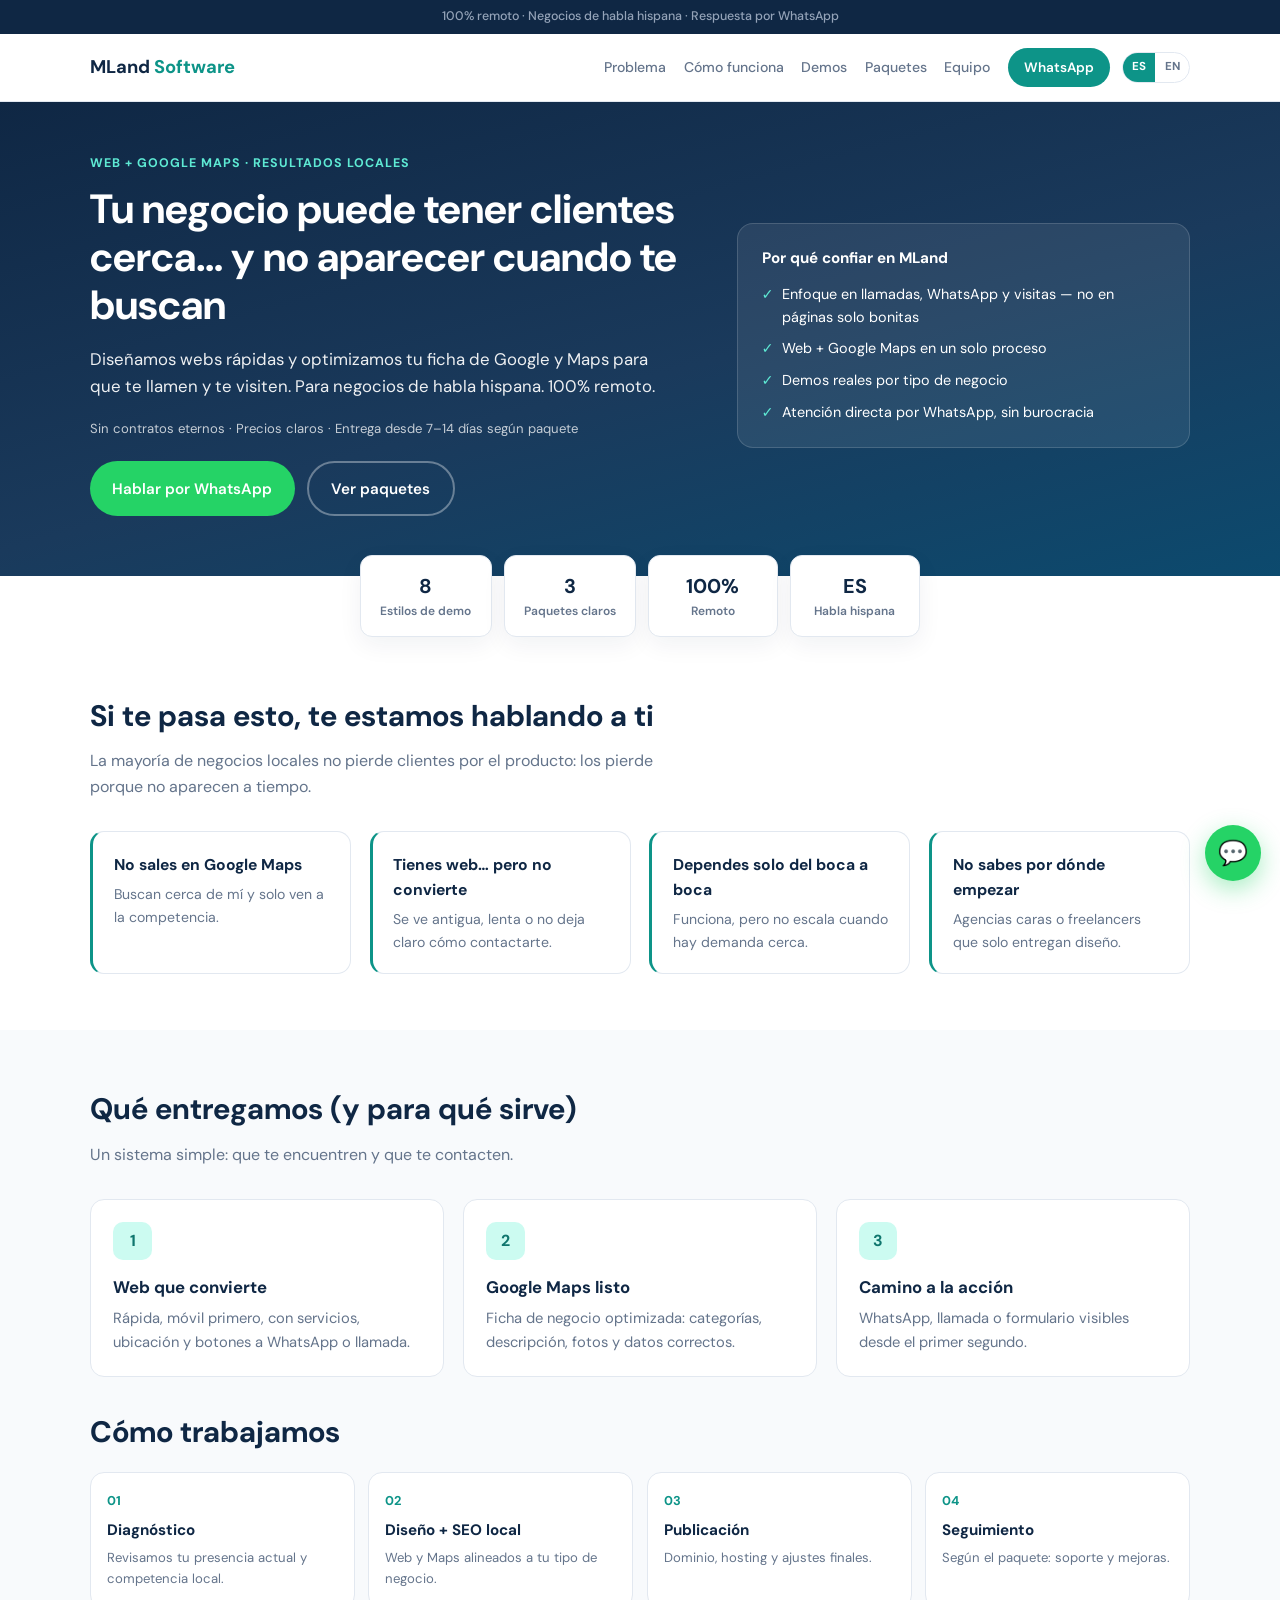
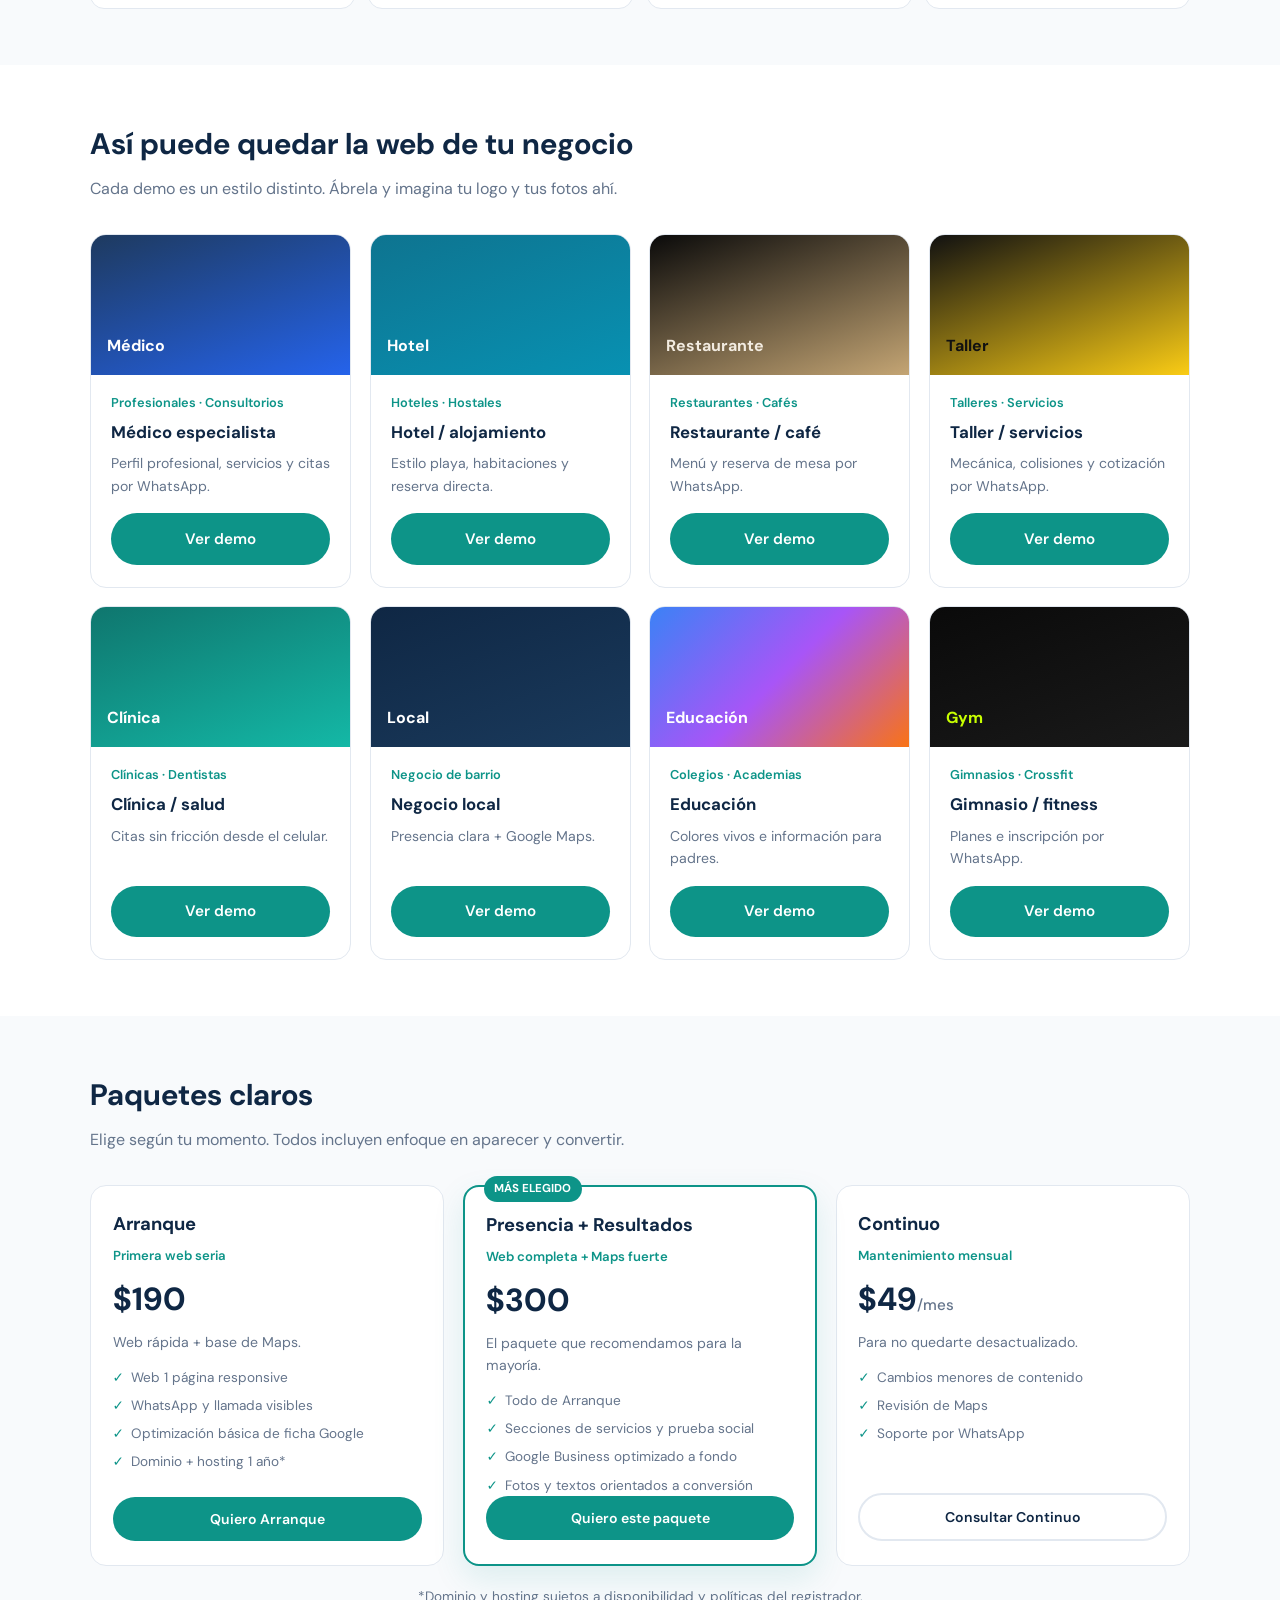
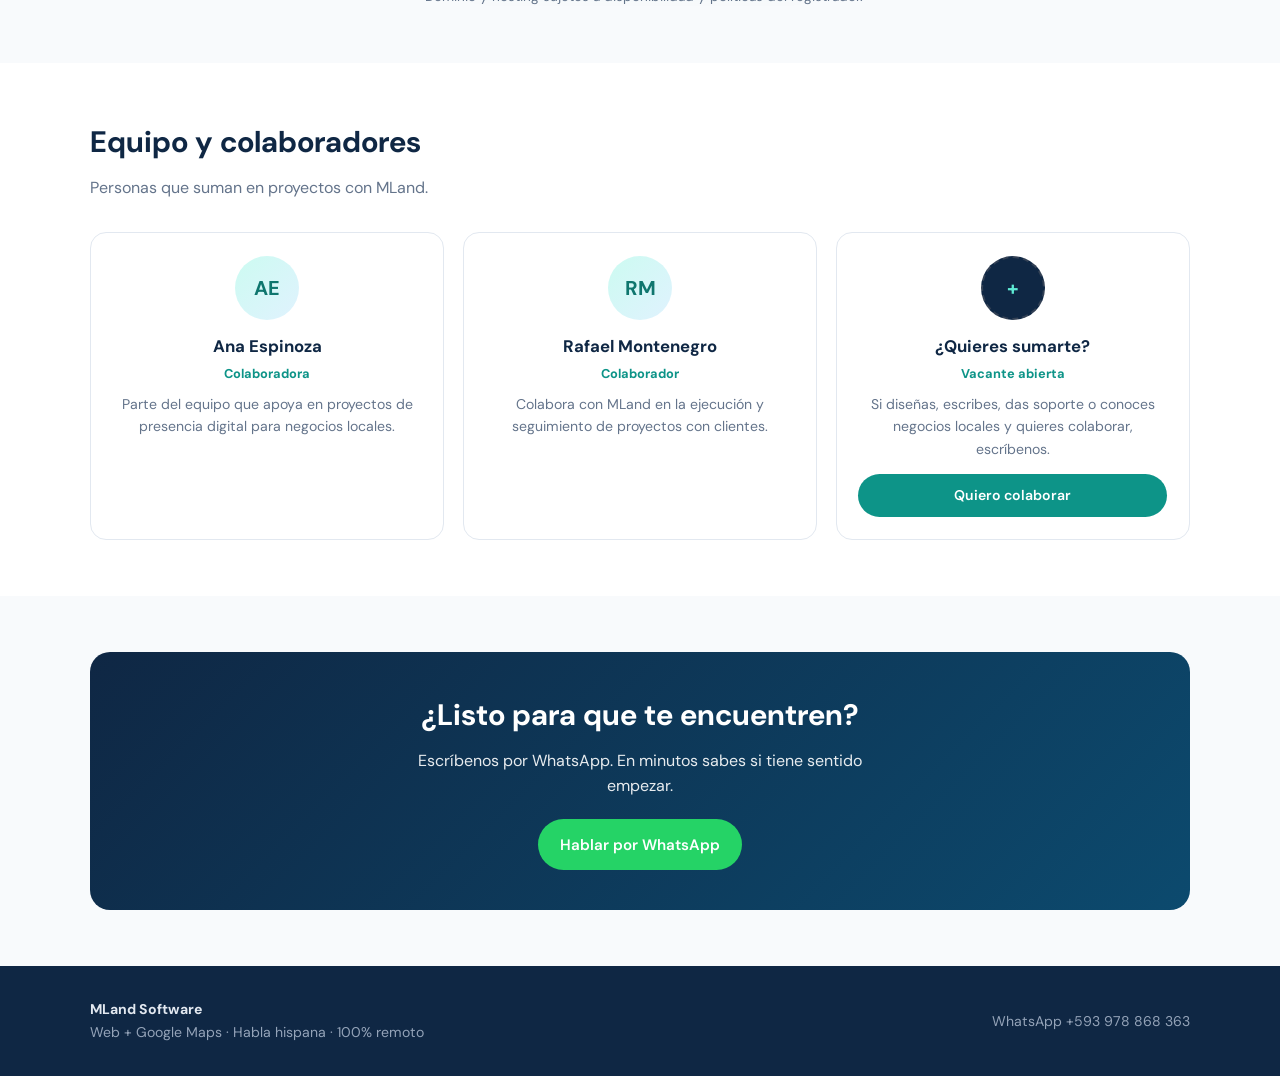
==== commit 7c12962a: "Update package pricing and descriptions al index" ====
--- a/index.html
+++ b/index.html
@@ -208,8 +208,8 @@
 <h2 data-es="Paquetes claros" data-en="Clear packages">Paquetes claros</h2>
 <p class="sub" data-es="Elige según tu momento. Todos incluyen enfoque en aparecer y convertir." data-en="Choose by stage. All focus on getting found and converting.">Elige según tu momento. Todos incluyen enfoque en aparecer y convertir.</p>
 <div class="packages-grid">
-<div class="package"><h3 data-es="Arranque" data-en="Start">Arranque</h3><div class="package-for" data-es="Primera web seria" data-en="First solid website">Primera web seria</div><div class="price">$290</div><p class="package-desc" data-es="Web rápida + base de Maps." data-en="Fast site + Maps foundation.">Web rápida + base de Maps.</p><ul><li data-es="Web 1 página responsive" data-en="1-page responsive site">Web 1 página responsive</li><li data-es="WhatsApp y llamada visibles" data-en="Visible WhatsApp and call">WhatsApp y llamada visibles</li><li data-es="Optimización básica de ficha Google" data-en="Basic Google profile setup">Optimización básica de ficha Google</li><li data-es="Dominio + hosting 1 año*" data-en="Domain + hosting 1 year*">Dominio + hosting 1 año*</li></ul><a class="btn btn-primary btn-sm" style="margin-top:auto" href="https://wa.me/593978868363?text=Paquete%20Arranque" data-es="Quiero Arranque" data-en="I want Start">Quiero Arranque</a></div>
-<div class="package featured"><div class="badge" data-es="Más elegido" data-en="Most chosen">Más elegido</div><h3 data-es="Presencia + Resultados" data-en="Presence + Results">Presencia + Resultados</h3><div class="package-for" data-es="Web completa + Maps fuerte" data-en="Full site + strong Maps">Web completa + Maps fuerte</div><div class="price">$500</div><p class="package-desc" data-es="El paquete que recomendamos para la mayoría." data-en="The package we recommend for most.">El paquete que recomendamos para la mayoría.</p><ul><li data-es="Todo de Arranque" data-en="Everything in Start">Todo de Arranque</li><li data-es="Secciones de servicios y prueba social" data-en="Services and social proof sections">Secciones de servicios y prueba social</li><li data-es="Google Business optimizado a fondo" data-en="In-depth Google Business optimization">Google Business optimizado a fondo</li><li data-es="Fotos y textos orientados a conversión" data-en="Conversion-oriented photos and copy">Fotos y textos orientados a conversión</li></ul><a class="btn btn-primary btn-sm" style="margin-top:auto" href="https://wa.me/593978868363?text=Paquete%20Presencia" data-es="Quiero este paquete" data-en="I want this package">Quiero este paquete</a></div>
+<div class="package"><h3 data-es="Arranque" data-en="Start">Arranque</h3><div class="package-for" data-es="Primera web seria" data-en="First solid website">Primera web seria</div><div class="price">$190</div><p class="package-desc" data-es="Web rápida + base de Maps." data-en="Fast site + Maps foundation.">Web rápida + base de Maps.</p><ul><li data-es="Web 1 página responsive" data-en="1-page responsive site">Web 1 página responsive</li><li data-es="WhatsApp y llamada visibles" data-en="Visible WhatsApp and call">WhatsApp y llamada visibles</li><li data-es="Optimización básica de ficha Google" data-en="Basic Google profile setup">Optimización básica de ficha Google</li><li data-es="Dominio + hosting 1 año*" data-en="Domain + hosting 1 year*">Dominio + hosting 1 año*</li></ul><a class="btn btn-primary btn-sm" style="margin-top:auto" href="https://wa.me/593978868363?text=Paquete%20Arranque" data-es="Quiero Arranque" data-en="I want Start">Quiero Arranque</a></div>
+<div class="package featured"><div class="badge" data-es="Más elegido" data-en="Most chosen">Más elegido</div><h3 data-es="Presencia + Resultados" data-en="Presence + Results">Presencia + Resultados</h3><div class="package-for" data-es="Web completa + Maps fuerte" data-en="Full site + strong Maps">Web completa + Maps fuerte</div><div class="price">$300</div><p class="package-desc" data-es="El paquete que recomendamos para la mayoría." data-en="The package we recommend for most.">El paquete que recomendamos para la mayoría.</p><ul><li data-es="Todo de Arranque" data-en="Everything in Start">Todo de Arranque</li><li data-es="Secciones de servicios y prueba social" data-en="Services and social proof sections">Secciones de servicios y prueba social</li><li data-es="Google Business optimizado a fondo" data-en="In-depth Google Business optimization">Google Business optimizado a fondo</li><li data-es="Fotos y textos orientados a conversión" data-en="Conversion-oriented photos and copy">Fotos y textos orientados a conversión</li></ul><a class="btn btn-primary btn-sm" style="margin-top:auto" href="https://wa.me/593978868363?text=Paquete%20Presencia" data-es="Quiero este paquete" data-en="I want this package">Quiero este paquete</a></div>
 <div class="package"><h3 data-es="Continuo" data-en="Ongoing">Continuo</h3><div class="package-for" data-es="Mantenimiento mensual" data-en="Monthly maintenance">Mantenimiento mensual</div><div class="price">$49<span class="price-period" data-es="/mes" data-en="/mo">/mes</span></div><p class="package-desc" data-es="Para no quedarte desactualizado." data-en="So you don’t fall behind.">Para no quedarte desactualizado.</p><ul><li data-es="Cambios menores de contenido" data-en="Minor content updates">Cambios menores de contenido</li><li data-es="Revisión de Maps" data-en="Maps review">Revisión de Maps</li><li data-es="Soporte por WhatsApp" data-en="WhatsApp support">Soporte por WhatsApp</li></ul><a class="btn btn-outline btn-sm" style="margin-top:auto" href="https://wa.me/593978868363?text=Paquete%20Continuo" data-es="Consultar Continuo" data-en="Ask about Ongoing">Consultar Continuo</a></div>
 </div>
 <p class="packages-note" data-es="*Dominio y hosting sujetos a disponibilidad y políticas del registrador." data-en="*Domain and hosting subject to availability and registrar policies.">*Dominio y hosting sujetos a disponibilidad y políticas del registrador.</p>
@@ -238,4 +238,4 @@
 <a class="float-wa" href="https://wa.me/593978868363?text=Hola%2C%20vengo%20de%20tu%20web" aria-label="WhatsApp">💬</a>
 <script src="/js/i18n.js"></script>
 </body>
-</html>+</html>
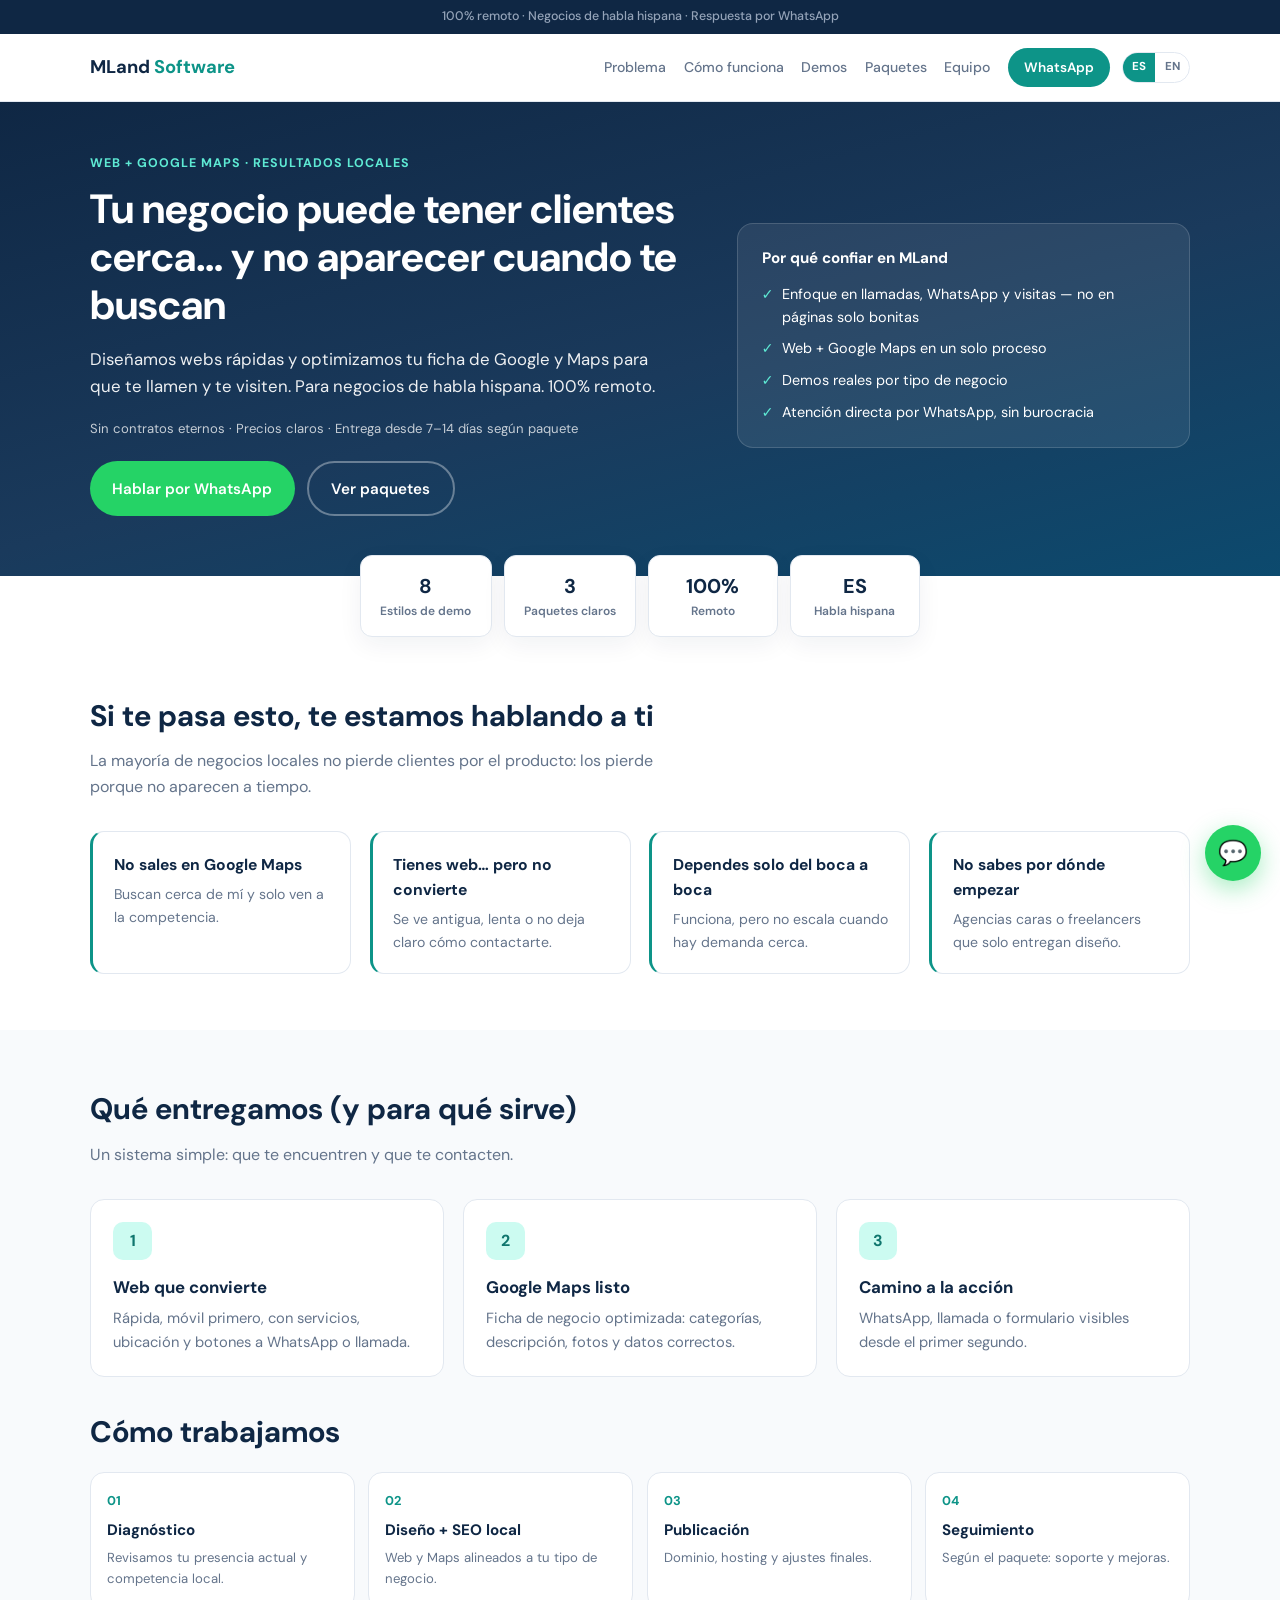
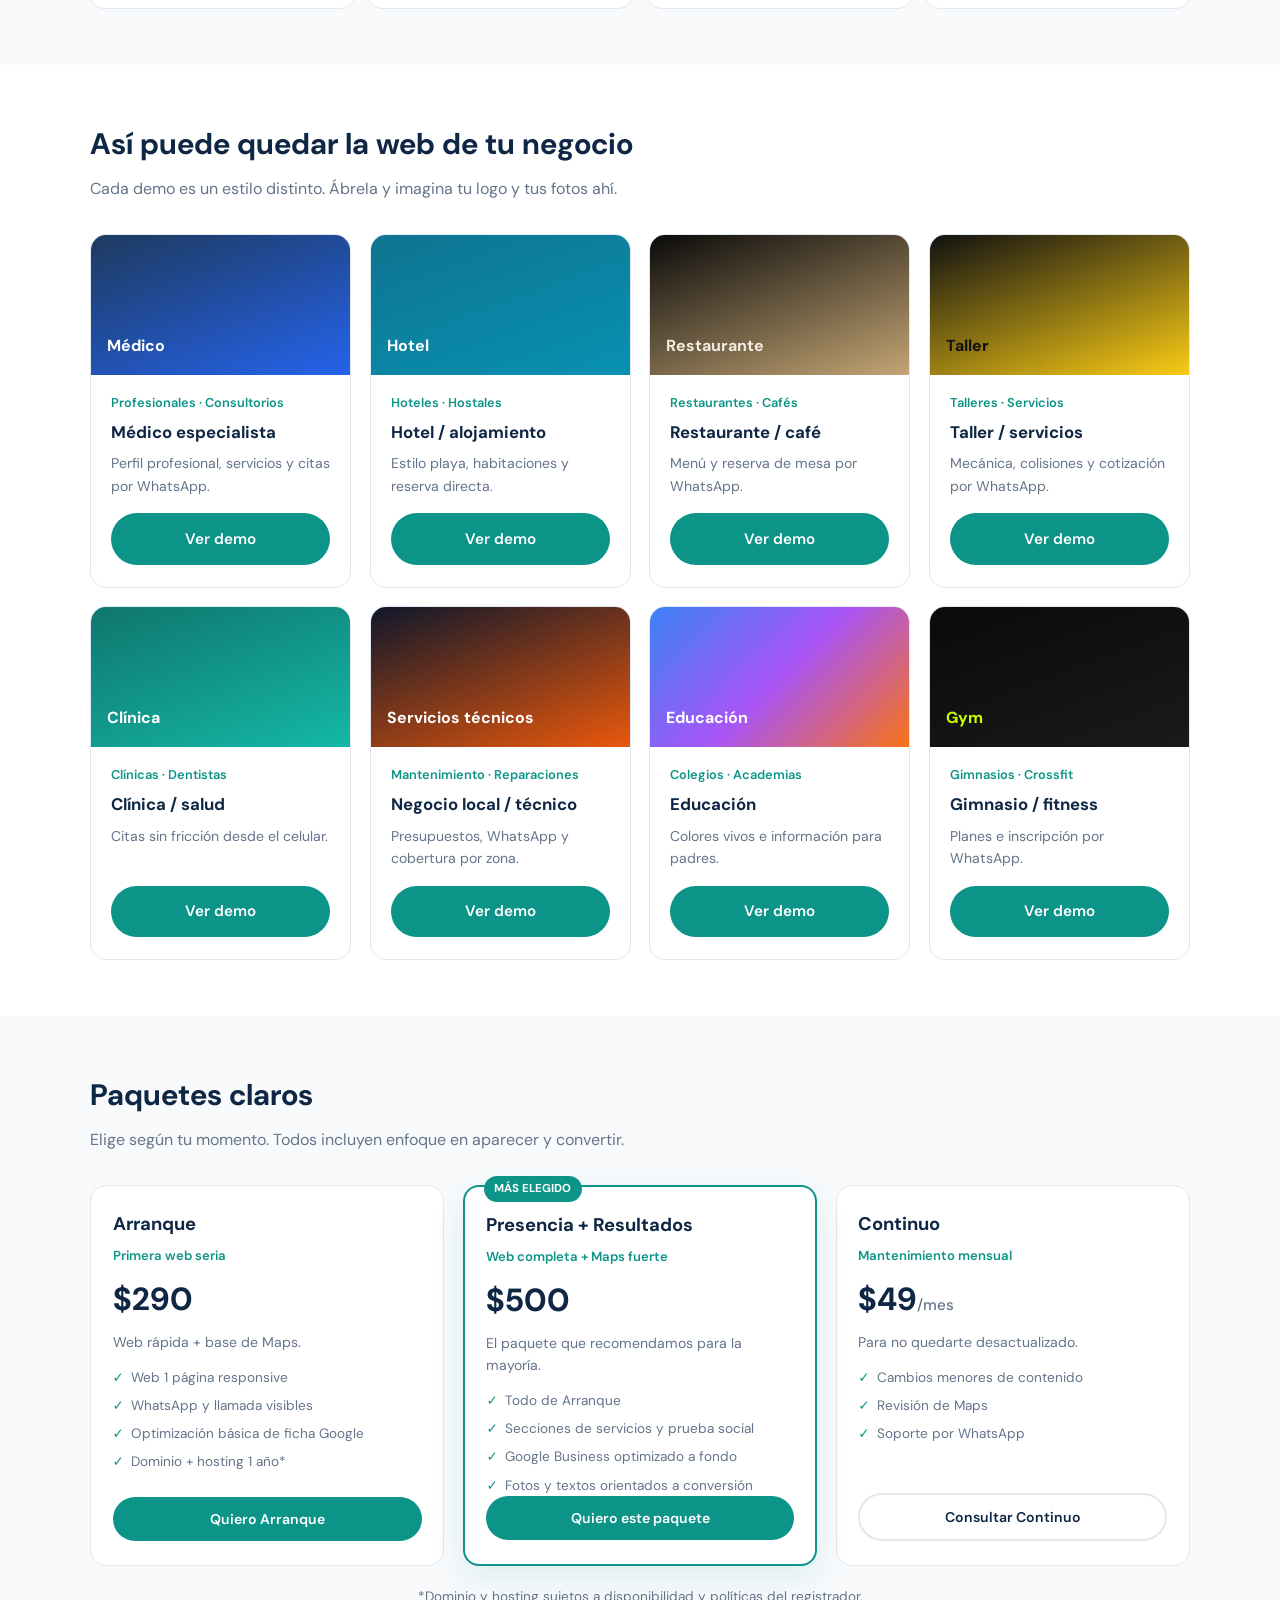
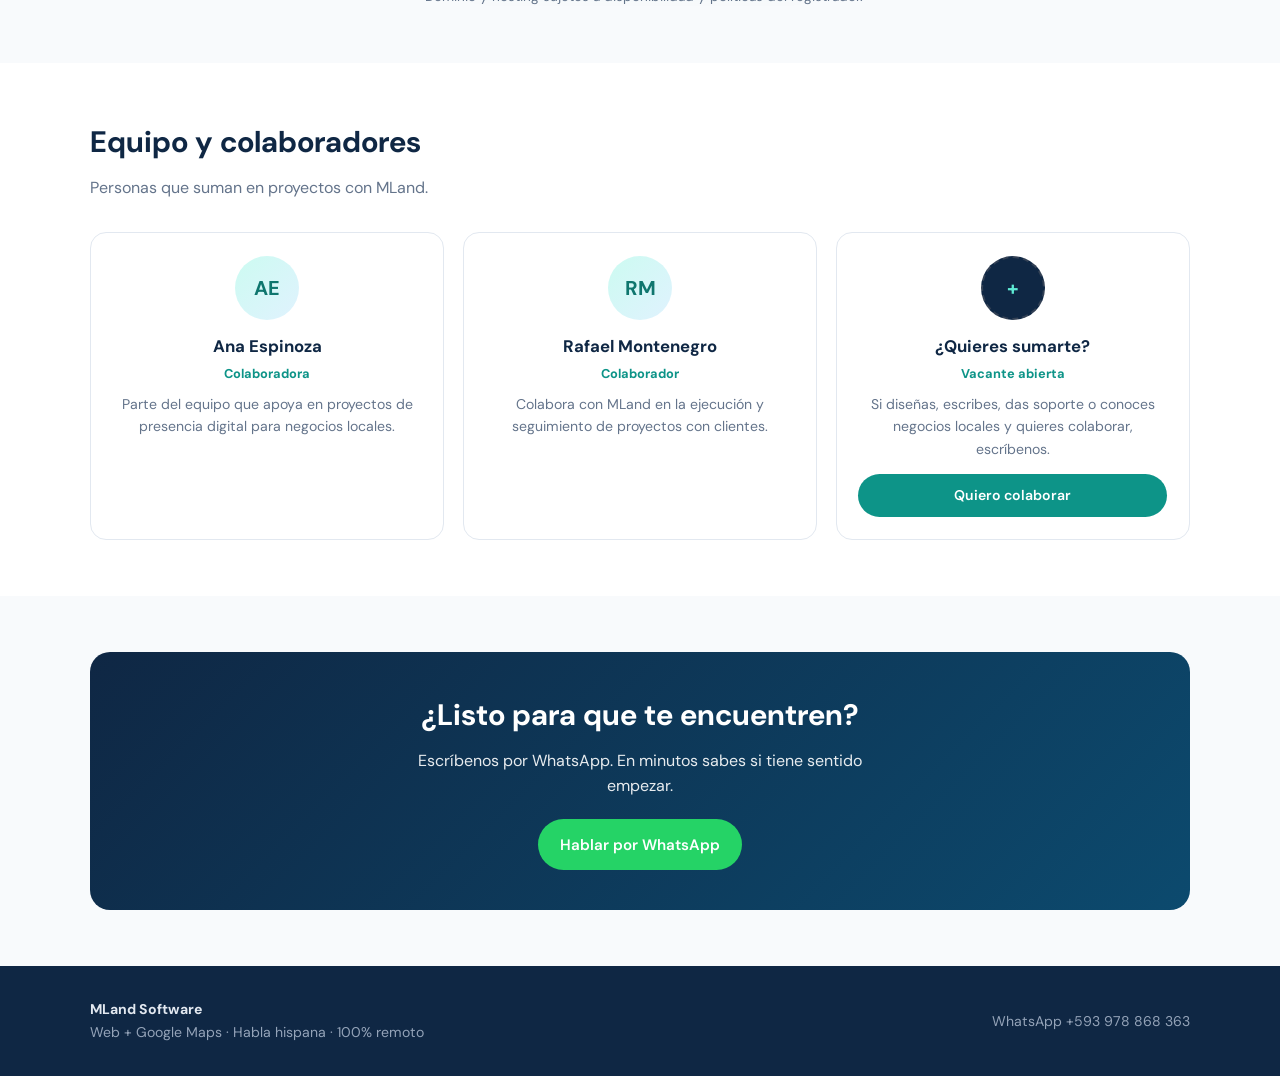
==== commit c8947d1d: "Portfolio card: local demo → technical services / maintenance" ====
--- a/index.html
+++ b/index.html
@@ -199,7 +199,7 @@
 <article class="demo-card"><div class="preview" style="background:linear-gradient(160deg,#0a0a0a,#c4a574);color:#f2ebe0">Restaurante</div><div class="body"><span class="for">Restaurantes · Cafés</span><h3 data-es="Restaurante / café" data-en="Restaurant / café">Restaurante / café</h3><p data-es="Menú y reserva de mesa por WhatsApp." data-en="Menu and table booking on WhatsApp.">Menú y reserva de mesa por WhatsApp.</p><a class="btn btn-primary" href="/demos/restaurante.html" data-es="Ver demo" data-en="View demo">Ver demo</a></div></article>
 <article class="demo-card"><div class="preview" style="background:linear-gradient(160deg,#111,#facc15);color:#111">Taller</div><div class="body"><span class="for">Talleres · Servicios</span><h3 data-es="Taller / servicios" data-en="Workshop / services">Taller / servicios</h3><p data-es="Mecánica, colisiones y cotización por WhatsApp." data-en="Mechanics, collision and quotes on WhatsApp.">Mecánica, colisiones y cotización por WhatsApp.</p><a class="btn btn-primary" href="/demos/taller.html" data-es="Ver demo" data-en="View demo">Ver demo</a></div></article>
 <article class="demo-card"><div class="preview" style="background:linear-gradient(160deg,#0f766e,#14b8a6)">Clínica</div><div class="body"><span class="for">Clínicas · Dentistas</span><h3 data-es="Clínica / salud" data-en="Clinic / health">Clínica / salud</h3><p data-es="Citas sin fricción desde el celular." data-en="Frictionless booking from the phone.">Citas sin fricción desde el celular.</p><a class="btn btn-primary" href="/demos/clinica.html" data-es="Ver demo" data-en="View demo">Ver demo</a></div></article>
-<article class="demo-card"><div class="preview" style="background:linear-gradient(160deg,#0f2744,#1a3a5c)">Local</div><div class="body"><span class="for">Negocio de barrio</span><h3 data-es="Negocio local" data-en="Local business">Negocio local</h3><p data-es="Presencia clara + Google Maps." data-en="Clear presence + Google Maps.">Presencia clara + Google Maps.</p><a class="btn btn-primary" href="/demos/local.html" data-es="Ver demo" data-en="View demo">Ver demo</a></div></article>
+<article class="demo-card"><div class="preview" style="background:linear-gradient(160deg,#0f172a,#ea580c)">Servicios técnicos</div><div class="body"><span class="for" data-es="Mantenimiento · Reparaciones" data-en="Maintenance · Repairs">Mantenimiento · Reparaciones</span><h3 data-es="Negocio local / técnico" data-en="Local / technical services">Negocio local / técnico</h3><p data-es="Presupuestos, WhatsApp y cobertura por zona." data-en="Quotes, WhatsApp and area coverage.">Presupuestos, WhatsApp y cobertura por zona.</p><a class="btn btn-primary" href="/demos/local.html" data-es="Ver demo" data-en="View demo">Ver demo</a></div></article>
 <article class="demo-card"><div class="preview" style="background:linear-gradient(135deg,#3b82f6,#a855f7,#f97316)">Educación</div><div class="body"><span class="for">Colegios · Academias</span><h3 data-es="Educación" data-en="Education">Educación</h3><p data-es="Colores vivos e información para padres." data-en="Bright colors and info for parents.">Colores vivos e información para padres.</p><a class="btn btn-primary" href="/demos/educacion.html" data-es="Ver demo" data-en="View demo">Ver demo</a></div></article>
 <article class="demo-card"><div class="preview" style="background:linear-gradient(160deg,#0a0a0a,#1a1a1a);color:#c8ff00">Gym</div><div class="body"><span class="for">Gimnasios · Crossfit</span><h3 data-es="Gimnasio / fitness" data-en="Gym / fitness">Gimnasio / fitness</h3><p data-es="Planes e inscripción por WhatsApp." data-en="Plans and signup on WhatsApp.">Planes e inscripción por WhatsApp.</p><a class="btn btn-primary" href="/demos/gimnasio.html" data-es="Ver demo" data-en="View demo">Ver demo</a></div></article>
 </div>
@@ -208,8 +208,8 @@
 <h2 data-es="Paquetes claros" data-en="Clear packages">Paquetes claros</h2>
 <p class="sub" data-es="Elige según tu momento. Todos incluyen enfoque en aparecer y convertir." data-en="Choose by stage. All focus on getting found and converting.">Elige según tu momento. Todos incluyen enfoque en aparecer y convertir.</p>
 <div class="packages-grid">
-<div class="package"><h3 data-es="Arranque" data-en="Start">Arranque</h3><div class="package-for" data-es="Primera web seria" data-en="First solid website">Primera web seria</div><div class="price">$190</div><p class="package-desc" data-es="Web rápida + base de Maps." data-en="Fast site + Maps foundation.">Web rápida + base de Maps.</p><ul><li data-es="Web 1 página responsive" data-en="1-page responsive site">Web 1 página responsive</li><li data-es="WhatsApp y llamada visibles" data-en="Visible WhatsApp and call">WhatsApp y llamada visibles</li><li data-es="Optimización básica de ficha Google" data-en="Basic Google profile setup">Optimización básica de ficha Google</li><li data-es="Dominio + hosting 1 año*" data-en="Domain + hosting 1 year*">Dominio + hosting 1 año*</li></ul><a class="btn btn-primary btn-sm" style="margin-top:auto" href="https://wa.me/593978868363?text=Paquete%20Arranque" data-es="Quiero Arranque" data-en="I want Start">Quiero Arranque</a></div>
-<div class="package featured"><div class="badge" data-es="Más elegido" data-en="Most chosen">Más elegido</div><h3 data-es="Presencia + Resultados" data-en="Presence + Results">Presencia + Resultados</h3><div class="package-for" data-es="Web completa + Maps fuerte" data-en="Full site + strong Maps">Web completa + Maps fuerte</div><div class="price">$300</div><p class="package-desc" data-es="El paquete que recomendamos para la mayoría." data-en="The package we recommend for most.">El paquete que recomendamos para la mayoría.</p><ul><li data-es="Todo de Arranque" data-en="Everything in Start">Todo de Arranque</li><li data-es="Secciones de servicios y prueba social" data-en="Services and social proof sections">Secciones de servicios y prueba social</li><li data-es="Google Business optimizado a fondo" data-en="In-depth Google Business optimization">Google Business optimizado a fondo</li><li data-es="Fotos y textos orientados a conversión" data-en="Conversion-oriented photos and copy">Fotos y textos orientados a conversión</li></ul><a class="btn btn-primary btn-sm" style="margin-top:auto" href="https://wa.me/593978868363?text=Paquete%20Presencia" data-es="Quiero este paquete" data-en="I want this package">Quiero este paquete</a></div>
+<div class="package"><h3 data-es="Arranque" data-en="Start">Arranque</h3><div class="package-for" data-es="Primera web seria" data-en="First solid website">Primera web seria</div><div class="price">$290</div><p class="package-desc" data-es="Web rápida + base de Maps." data-en="Fast site + Maps foundation.">Web rápida + base de Maps.</p><ul><li data-es="Web 1 página responsive" data-en="1-page responsive site">Web 1 página responsive</li><li data-es="WhatsApp y llamada visibles" data-en="Visible WhatsApp and call">WhatsApp y llamada visibles</li><li data-es="Optimización básica de ficha Google" data-en="Basic Google profile setup">Optimización básica de ficha Google</li><li data-es="Dominio + hosting 1 año*" data-en="Domain + hosting 1 year*">Dominio + hosting 1 año*</li></ul><a class="btn btn-primary btn-sm" style="margin-top:auto" href="https://wa.me/593978868363?text=Paquete%20Arranque" data-es="Quiero Arranque" data-en="I want Start">Quiero Arranque</a></div>
+<div class="package featured"><div class="badge" data-es="Más elegido" data-en="Most chosen">Más elegido</div><h3 data-es="Presencia + Resultados" data-en="Presence + Results">Presencia + Resultados</h3><div class="package-for" data-es="Web completa + Maps fuerte" data-en="Full site + strong Maps">Web completa + Maps fuerte</div><div class="price">$500</div><p class="package-desc" data-es="El paquete que recomendamos para la mayoría." data-en="The package we recommend for most.">El paquete que recomendamos para la mayoría.</p><ul><li data-es="Todo de Arranque" data-en="Everything in Start">Todo de Arranque</li><li data-es="Secciones de servicios y prueba social" data-en="Services and social proof sections">Secciones de servicios y prueba social</li><li data-es="Google Business optimizado a fondo" data-en="In-depth Google Business optimization">Google Business optimizado a fondo</li><li data-es="Fotos y textos orientados a conversión" data-en="Conversion-oriented photos and copy">Fotos y textos orientados a conversión</li></ul><a class="btn btn-primary btn-sm" style="margin-top:auto" href="https://wa.me/593978868363?text=Paquete%20Presencia" data-es="Quiero este paquete" data-en="I want this package">Quiero este paquete</a></div>
 <div class="package"><h3 data-es="Continuo" data-en="Ongoing">Continuo</h3><div class="package-for" data-es="Mantenimiento mensual" data-en="Monthly maintenance">Mantenimiento mensual</div><div class="price">$49<span class="price-period" data-es="/mes" data-en="/mo">/mes</span></div><p class="package-desc" data-es="Para no quedarte desactualizado." data-en="So you don’t fall behind.">Para no quedarte desactualizado.</p><ul><li data-es="Cambios menores de contenido" data-en="Minor content updates">Cambios menores de contenido</li><li data-es="Revisión de Maps" data-en="Maps review">Revisión de Maps</li><li data-es="Soporte por WhatsApp" data-en="WhatsApp support">Soporte por WhatsApp</li></ul><a class="btn btn-outline btn-sm" style="margin-top:auto" href="https://wa.me/593978868363?text=Paquete%20Continuo" data-es="Consultar Continuo" data-en="Ask about Ongoing">Consultar Continuo</a></div>
 </div>
 <p class="packages-note" data-es="*Dominio y hosting sujetos a disponibilidad y políticas del registrador." data-en="*Domain and hosting subject to availability and registrar policies.">*Dominio y hosting sujetos a disponibilidad y políticas del registrador.</p>
@@ -238,4 +238,4 @@
 <a class="float-wa" href="https://wa.me/593978868363?text=Hola%2C%20vengo%20de%20tu%20web" aria-label="WhatsApp">💬</a>
 <script src="/js/i18n.js"></script>
 </body>
-</html>
+</html>
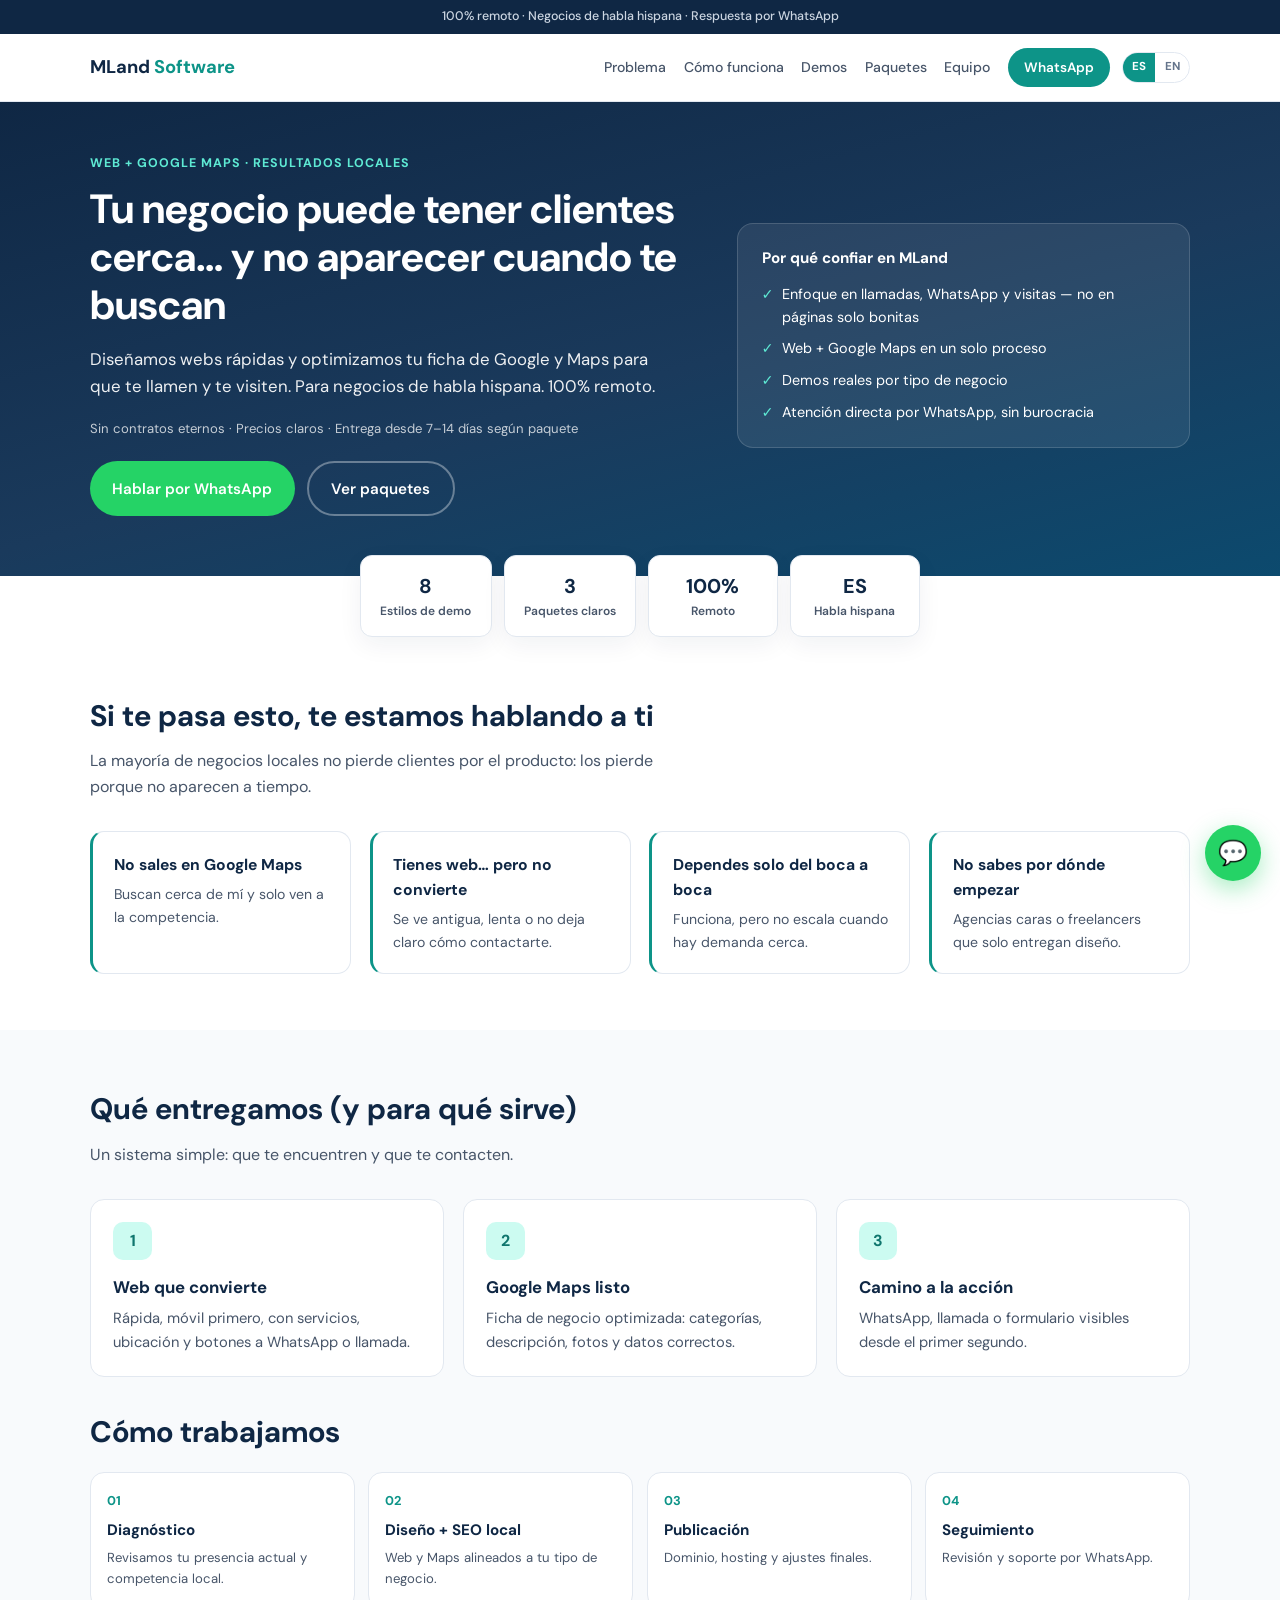
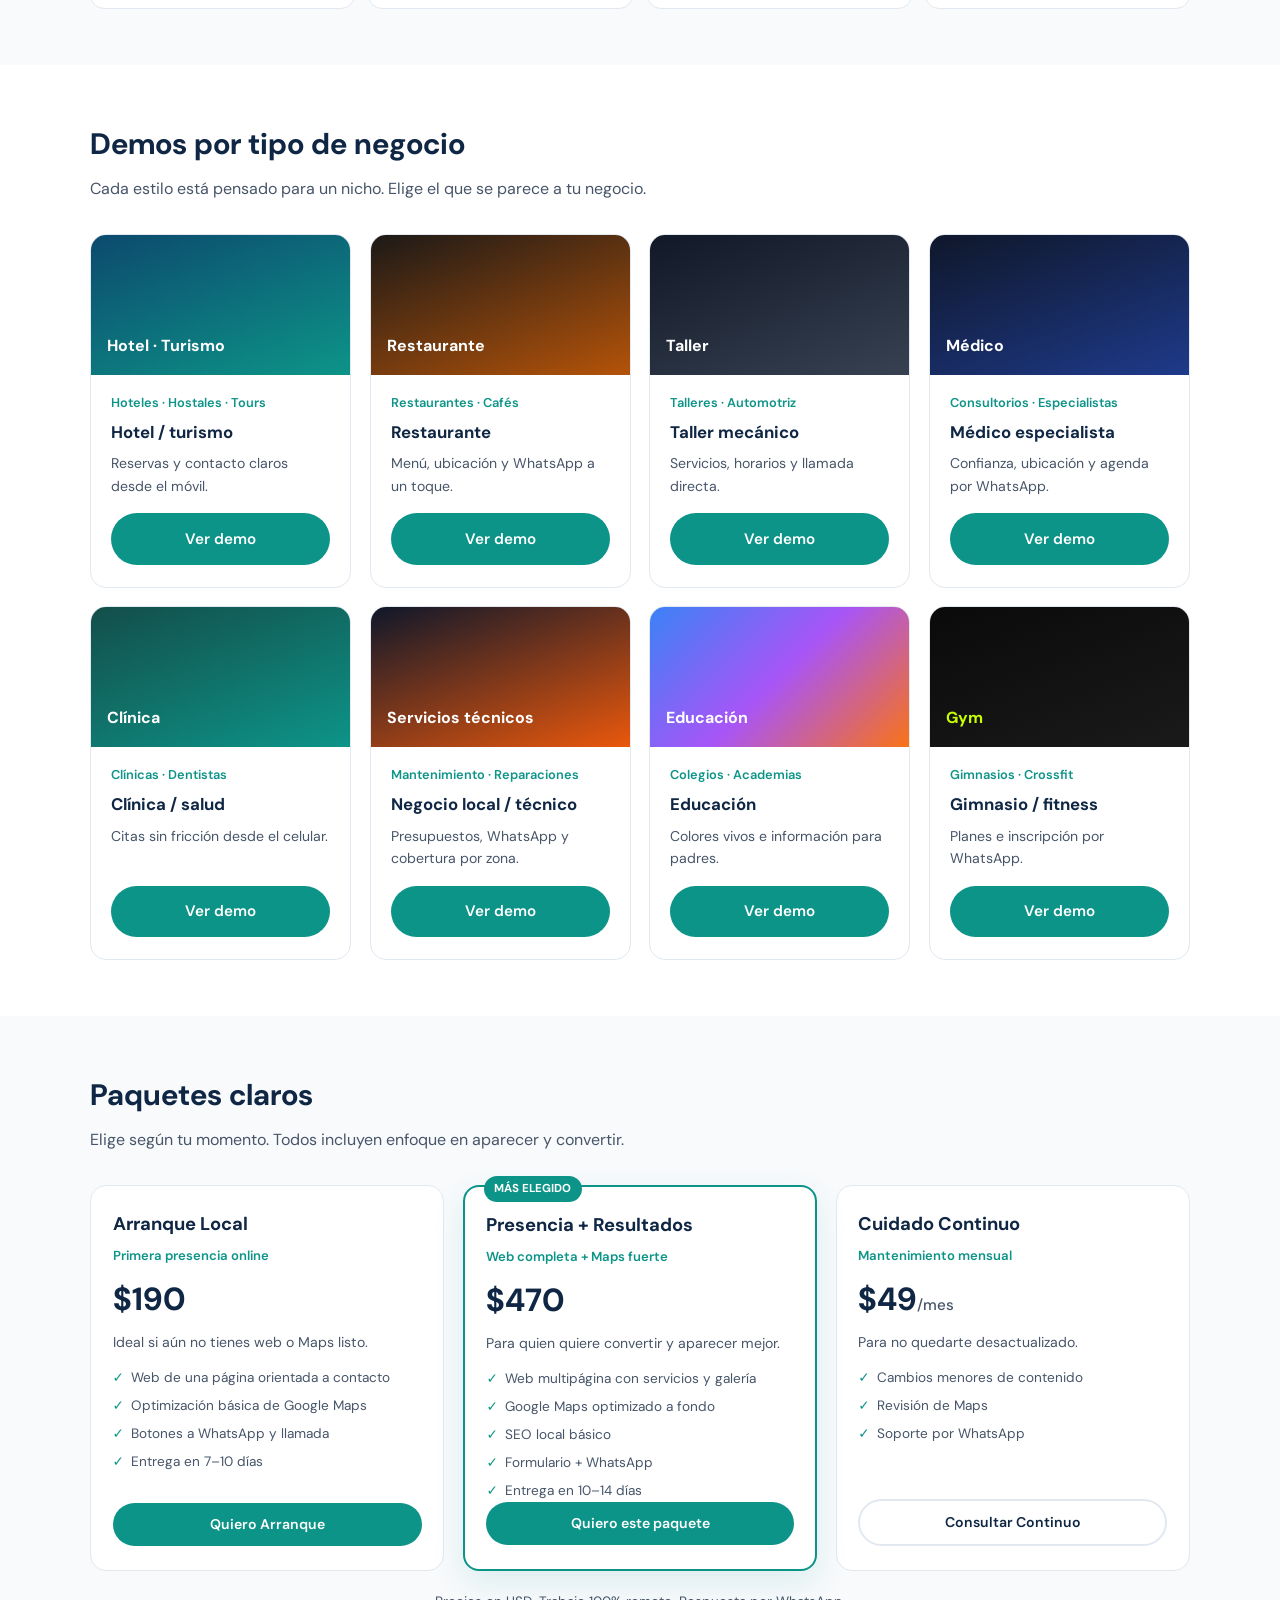
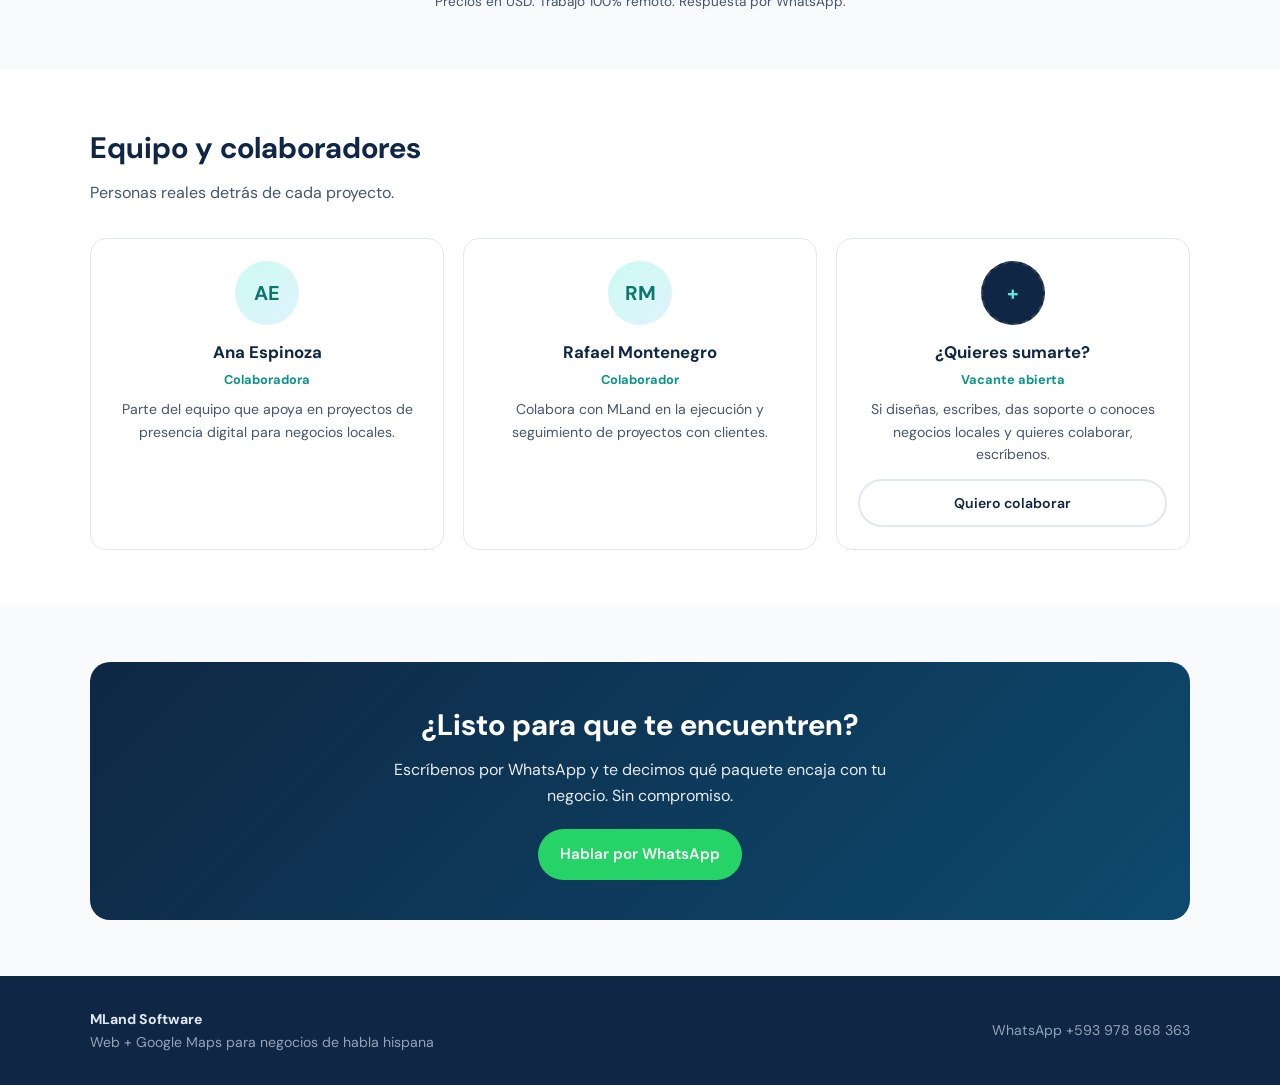
==== commit 697c423d: "fix a11y: add main landmark, sequential headings, unique demo aria-labels, contrast, WA label" ====
--- a/index.html
+++ b/index.html
@@ -13,7 +13,7 @@
 <meta property="og:url" content="https://mland-landing.montoyasud.workers.dev/">
 <link href="https://fonts.googleapis.com/css2?family=DM+Sans:ital,opsz,wght@0,9..40,400;0,9..40,500;0,9..40,600;0,9..40,700;1,9..40,400&display=swap" rel="stylesheet">
 <style>
-:root{--navy:#0f2744;--navy-light:#1a3a5c;--teal:#0d9488;--teal-dark:#0f766e;--teal-soft:#ccfbf1;--sand:#f8fafc;--white:#fff;--text:#1e293b;--muted:#64748b;--border:#e2e8f0;--wa:#25D366}
+:root{--navy:#0f2744;--navy-light:#1a3a5c;--teal:#0d9488;--teal-dark:#0f766e;--teal-soft:#ccfbf1;--sand:#f8fafc;--white:#fff;--text:#1e293b;--muted:#475569;--border:#e2e8f0;--wa:#25D366}
 *{box-sizing:border-box;margin:0;padding:0}html{scroll-behavior:smooth}
 body{font-family:"DM Sans",system-ui,sans-serif;color:var(--text);line-height:1.6;background:var(--white)}
 a{color:inherit;text-decoration:none}
@@ -23,7 +23,7 @@
 .btn-outline{background:transparent;color:var(--navy);border:2px solid var(--border)}
 .btn-wa{background:var(--wa);color:#fff}
 .btn-sm{padding:.65rem 1.15rem;font-size:.88rem;width:100%}
-.trust-bar{background:var(--navy);color:#94a3b8;font-size:.78rem;text-align:center;padding:.45rem 1rem;font-weight:500}
+.trust-bar{background:var(--navy);color:#cbd5e1;font-size:.78rem;text-align:center;padding:.45rem 1rem;font-weight:500}
 .trust-bar strong{color:#5eead4}
 header{position:sticky;top:0;z-index:50;background:rgba(255,255,255,.94);backdrop-filter:blur(10px);border-bottom:1px solid var(--border)}
 .nav{display:flex;align-items:center;justify-content:space-between;padding:.85rem 0;gap:1rem;flex-wrap:wrap}
@@ -40,7 +40,7 @@
 .hero-micro{font-size:.82rem;opacity:.75;margin-bottom:1.35rem}
 .hero-actions{display:flex;flex-wrap:wrap;gap:.75rem}
 .hero-card{background:rgba(255,255,255,.08);border:1px solid rgba(255,255,255,.15);border-radius:16px;padding:1.4rem 1.45rem}
-.hero-card h3{font-size:.95rem;margin-bottom:.75rem}
+.hero-card h3,.hero-card .hero-card-title{font-size:.95rem;margin-bottom:.75rem;font-weight:700}
 .hero-card ul{list-style:none;display:grid;gap:.55rem;font-size:.9rem}
 .hero-card li{display:flex;gap:.5rem;align-items:flex-start}
 .hero-card li::before{content:"✓";color:#5eead4;font-weight:700}
@@ -136,6 +136,7 @@
 </nav>
 <div class="lang-switch" role="group" aria-label="Language"><button type="button" class="lang-btn active" data-set-lang="es">ES</button><button type="button" class="lang-btn" data-set-lang="en">EN</button></div>
 </div></div></header>
+<main id="contenido-principal">
 <section class="hero"><div class="container hero-grid">
 <div>
 <div class="eyebrow" data-es="Web + Google Maps · Resultados locales" data-en="Website + Google Maps · Local results">Web + Google Maps · Resultados locales</div>
@@ -148,7 +149,7 @@
 </div>
 </div>
 <div class="hero-card">
-<h3 data-es="Por qué confiar en MLand" data-en="Why trust MLand">Por qué confiar en MLand</h3>
+<p class="hero-card-title" data-es="Por qué confiar en MLand" data-en="Why trust MLand">Por qué confiar en MLand</p>
 <ul>
 <li data-es="Enfoque en llamadas, WhatsApp y visitas — no en páginas solo bonitas" data-en="Focus on calls, WhatsApp and visits—not just pretty pages">Enfoque en llamadas, WhatsApp y visitas — no en páginas solo bonitas</li>
 <li data-es="Web + Google Maps en un solo proceso" data-en="Website + Google Maps in one process">Web + Google Maps en un solo proceso</li>
@@ -187,55 +188,57 @@
 <div class="step"><div class="num">01</div><h3 data-es="Diagnóstico" data-en="Diagnosis">Diagnóstico</h3><p data-es="Revisamos tu presencia actual y competencia local." data-en="We review your current presence and local competition.">Revisamos tu presencia actual y competencia local.</p></div>
 <div class="step"><div class="num">02</div><h3 data-es="Diseño + SEO local" data-en="Design + local SEO">Diseño + SEO local</h3><p data-es="Web y Maps alineados a tu tipo de negocio." data-en="Website and Maps aligned to your business type.">Web y Maps alineados a tu tipo de negocio.</p></div>
 <div class="step"><div class="num">03</div><h3 data-es="Publicación" data-en="Launch">Publicación</h3><p data-es="Dominio, hosting y ajustes finales." data-en="Domain, hosting and final tweaks.">Dominio, hosting y ajustes finales.</p></div>
-<div class="step"><div class="num">04</div><h3 data-es="Seguimiento" data-en="Follow-up">Seguimiento</h3><p data-es="Según el paquete: soporte y mejoras." data-en="Depending on the package: support and improvements.">Según el paquete: soporte y mejoras.</p></div>
-</div></div>
+<div class="step"><div class="num">04</div><h3 data-es="Seguimiento" data-en="Follow-up">Seguimiento</h3><p data-es="Revisión y soporte por WhatsApp." data-en="Review and WhatsApp support.">Revisión y soporte por WhatsApp.</p></div>
+</div>
+</div>
 </div></section>
 <section class="section" id="demos"><div class="container">
-<h2 data-es="Así puede quedar la web de tu negocio" data-en="How your business website can look">Así puede quedar la web de tu negocio</h2>
-<p class="sub" data-es="Cada demo es un estilo distinto. Ábrela y imagina tu logo y tus fotos ahí." data-en="Each demo is a different style. Open it and picture your logo and photos there.">Cada demo es un estilo distinto. Ábrela y imagina tu logo y tus fotos ahí.</p>
+<h2 data-es="Demos por tipo de negocio" data-en="Demos by business type">Demos por tipo de negocio</h2>
+<p class="sub" data-es="Cada estilo está pensado para un nicho. Elige el que se parece a tu negocio." data-en="Each style is built for a niche. Pick the one closest to your business.">Cada estilo está pensado para un nicho. Elige el que se parece a tu negocio.</p>
 <div class="demos-grid">
-<article class="demo-card"><div class="preview" style="background:linear-gradient(160deg,#1e3a5f,#2563eb)">Médico</div><div class="body"><span class="for" data-es="Profesionales · Consultorios" data-en="Professionals · Offices">Profesionales · Consultorios</span><h3 data-es="Médico especialista" data-en="Specialist doctor">Médico especialista</h3><p data-es="Perfil profesional, servicios y citas por WhatsApp." data-en="Professional profile, services and WhatsApp booking.">Perfil profesional, servicios y citas por WhatsApp.</p><a class="btn btn-primary" href="/demos/medico.html" data-es="Ver demo" data-en="View demo">Ver demo</a></div></article>
-<article class="demo-card"><div class="preview" style="background:linear-gradient(160deg,#0e7490,#0891b2)">Hotel</div><div class="body"><span class="for">Hoteles · Hostales</span><h3 data-es="Hotel / alojamiento" data-en="Hotel / lodging">Hotel / alojamiento</h3><p data-es="Estilo playa, habitaciones y reserva directa." data-en="Beach style, rooms and direct booking.">Estilo playa, habitaciones y reserva directa.</p><a class="btn btn-primary" href="/demos/hotel.html" data-es="Ver demo" data-en="View demo">Ver demo</a></div></article>
-<article class="demo-card"><div class="preview" style="background:linear-gradient(160deg,#0a0a0a,#c4a574);color:#f2ebe0">Restaurante</div><div class="body"><span class="for">Restaurantes · Cafés</span><h3 data-es="Restaurante / café" data-en="Restaurant / café">Restaurante / café</h3><p data-es="Menú y reserva de mesa por WhatsApp." data-en="Menu and table booking on WhatsApp.">Menú y reserva de mesa por WhatsApp.</p><a class="btn btn-primary" href="/demos/restaurante.html" data-es="Ver demo" data-en="View demo">Ver demo</a></div></article>
-<article class="demo-card"><div class="preview" style="background:linear-gradient(160deg,#111,#facc15);color:#111">Taller</div><div class="body"><span class="for">Talleres · Servicios</span><h3 data-es="Taller / servicios" data-en="Workshop / services">Taller / servicios</h3><p data-es="Mecánica, colisiones y cotización por WhatsApp." data-en="Mechanics, collision and quotes on WhatsApp.">Mecánica, colisiones y cotización por WhatsApp.</p><a class="btn btn-primary" href="/demos/taller.html" data-es="Ver demo" data-en="View demo">Ver demo</a></div></article>
-<article class="demo-card"><div class="preview" style="background:linear-gradient(160deg,#0f766e,#14b8a6)">Clínica</div><div class="body"><span class="for">Clínicas · Dentistas</span><h3 data-es="Clínica / salud" data-en="Clinic / health">Clínica / salud</h3><p data-es="Citas sin fricción desde el celular." data-en="Frictionless booking from the phone.">Citas sin fricción desde el celular.</p><a class="btn btn-primary" href="/demos/clinica.html" data-es="Ver demo" data-en="View demo">Ver demo</a></div></article>
-<article class="demo-card"><div class="preview" style="background:linear-gradient(160deg,#0f172a,#ea580c)">Servicios técnicos</div><div class="body"><span class="for" data-es="Mantenimiento · Reparaciones" data-en="Maintenance · Repairs">Mantenimiento · Reparaciones</span><h3 data-es="Negocio local / técnico" data-en="Local / technical services">Negocio local / técnico</h3><p data-es="Presupuestos, WhatsApp y cobertura por zona." data-en="Quotes, WhatsApp and area coverage.">Presupuestos, WhatsApp y cobertura por zona.</p><a class="btn btn-primary" href="/demos/local.html" data-es="Ver demo" data-en="View demo">Ver demo</a></div></article>
-<article class="demo-card"><div class="preview" style="background:linear-gradient(135deg,#3b82f6,#a855f7,#f97316)">Educación</div><div class="body"><span class="for">Colegios · Academias</span><h3 data-es="Educación" data-en="Education">Educación</h3><p data-es="Colores vivos e información para padres." data-en="Bright colors and info for parents.">Colores vivos e información para padres.</p><a class="btn btn-primary" href="/demos/educacion.html" data-es="Ver demo" data-en="View demo">Ver demo</a></div></article>
-<article class="demo-card"><div class="preview" style="background:linear-gradient(160deg,#0a0a0a,#1a1a1a);color:#c8ff00">Gym</div><div class="body"><span class="for">Gimnasios · Crossfit</span><h3 data-es="Gimnasio / fitness" data-en="Gym / fitness">Gimnasio / fitness</h3><p data-es="Planes e inscripción por WhatsApp." data-en="Plans and signup on WhatsApp.">Planes e inscripción por WhatsApp.</p><a class="btn btn-primary" href="/demos/gimnasio.html" data-es="Ver demo" data-en="View demo">Ver demo</a></div></article>
+<article class="demo-card"><div class="preview" style="background:linear-gradient(160deg,#0c4a6e,#0d9488)">Hotel · Turismo</div><div class="body"><span class="for" data-es="Hoteles · Hostales · Tours" data-en="Hotels · Hostels · Tours">Hoteles · Hostales · Tours</span><h3 data-es="Hotel / turismo" data-en="Hotel / tourism">Hotel / turismo</h3><p data-es="Reservas y contacto claros desde el móvil." data-en="Clear booking and contact from mobile.">Reservas y contacto claros desde el móvil.</p><a class="btn btn-primary" href="/demos/hotel.html" data-es="Ver demo" data-en="View demo" aria-label="Ver demo de Hotel / turismo">Ver demo</a></div></article>
+<article class="demo-card"><div class="preview" style="background:linear-gradient(160deg,#1c1917,#b45309)">Restaurante</div><div class="body"><span class="for" data-es="Restaurantes · Cafés" data-en="Restaurants · Cafés">Restaurantes · Cafés</span><h3 data-es="Restaurante" data-en="Restaurant">Restaurante</h3><p data-es="Menú, ubicación y WhatsApp a un toque." data-en="Menu, location and WhatsApp in one tap.">Menú, ubicación y WhatsApp a un toque.</p><a class="btn btn-primary" href="/demos/restaurante.html" data-es="Ver demo" data-en="View demo" aria-label="Ver demo de Restaurante">Ver demo</a></div></article>
+<article class="demo-card"><div class="preview" style="background:linear-gradient(160deg,#111827,#374151)">Taller</div><div class="body"><span class="for" data-es="Talleres · Automotriz" data-en="Workshops · Auto">Talleres · Automotriz</span><h3 data-es="Taller mecánico" data-en="Auto workshop">Taller mecánico</h3><p data-es="Servicios, horarios y llamada directa." data-en="Services, hours and direct call.">Servicios, horarios y llamada directa.</p><a class="btn btn-primary" href="/demos/taller.html" data-es="Ver demo" data-en="View demo" aria-label="Ver demo de Taller mecánico">Ver demo</a></div></article>
+<article class="demo-card"><div class="preview" style="background:linear-gradient(160deg,#0f172a,#1e3a8a)">Médico</div><div class="body"><span class="for" data-es="Consultorios · Especialistas" data-en="Clinics · Specialists">Consultorios · Especialistas</span><h3 data-es="Médico especialista" data-en="Specialist doctor">Médico especialista</h3><p data-es="Confianza, ubicación y agenda por WhatsApp." data-en="Trust, location and booking via WhatsApp.">Confianza, ubicación y agenda por WhatsApp.</p><a class="btn btn-primary" href="/demos/medico.html" data-es="Ver demo" data-en="View demo" aria-label="Ver demo de Médico especialista">Ver demo</a></div></article>
+<article class="demo-card"><div class="preview" style="background:linear-gradient(160deg,#134e4a,#0d9488)">Clínica</div><div class="body"><span class="for" data-es="Clínicas · Dentistas" data-en="Clinics · Dentists">Clínicas · Dentistas</span><h3 data-es="Clínica / salud" data-en="Clinic / health">Clínica / salud</h3><p data-es="Citas sin fricción desde el celular." data-en="Frictionless booking from the phone.">Citas sin fricción desde el celular.</p><a class="btn btn-primary" href="/demos/clinica.html" data-es="Ver demo" data-en="View demo" aria-label="Ver demo de Clínica / salud">Ver demo</a></div></article>
+<article class="demo-card"><div class="preview" style="background:linear-gradient(160deg,#0f172a,#ea580c)">Servicios técnicos</div><div class="body"><span class="for" data-es="Mantenimiento · Reparaciones" data-en="Maintenance · Repairs">Mantenimiento · Reparaciones</span><h3 data-es="Negocio local / técnico" data-en="Local / technical services">Negocio local / técnico</h3><p data-es="Presupuestos, WhatsApp y cobertura por zona." data-en="Quotes, WhatsApp and area coverage.">Presupuestos, WhatsApp y cobertura por zona.</p><a class="btn btn-primary" href="/demos/local.html" data-es="Ver demo" data-en="View demo" aria-label="Ver demo de Negocio local / técnico">Ver demo</a></div></article>
+<article class="demo-card"><div class="preview" style="background:linear-gradient(135deg,#3b82f6,#a855f7,#f97316)">Educación</div><div class="body"><span class="for">Colegios · Academias</span><h3 data-es="Educación" data-en="Education">Educación</h3><p data-es="Colores vivos e información para padres." data-en="Bright colors and info for parents.">Colores vivos e información para padres.</p><a class="btn btn-primary" href="/demos/educacion.html" data-es="Ver demo" data-en="View demo" aria-label="Ver demo de Educación">Ver demo</a></div></article>
+<article class="demo-card"><div class="preview" style="background:linear-gradient(160deg,#0a0a0a,#1a1a1a);color:#c8ff00">Gym</div><div class="body"><span class="for">Gimnasios · Crossfit</span><h3 data-es="Gimnasio / fitness" data-en="Gym / fitness">Gimnasio / fitness</h3><p data-es="Planes e inscripción por WhatsApp." data-en="Plans and signup on WhatsApp.">Planes e inscripción por WhatsApp.</p><a class="btn btn-primary" href="/demos/gimnasio.html" data-es="Ver demo" data-en="View demo" aria-label="Ver demo de Gimnasio / fitness">Ver demo</a></div></article>
 </div>
 </div></section>
 <section class="section section-alt" id="paquetes"><div class="container">
 <h2 data-es="Paquetes claros" data-en="Clear packages">Paquetes claros</h2>
 <p class="sub" data-es="Elige según tu momento. Todos incluyen enfoque en aparecer y convertir." data-en="Choose by stage. All focus on getting found and converting.">Elige según tu momento. Todos incluyen enfoque en aparecer y convertir.</p>
 <div class="packages-grid">
-<div class="package"><h3 data-es="Arranque" data-en="Start">Arranque</h3><div class="package-for" data-es="Primera web seria" data-en="First solid website">Primera web seria</div><div class="price">$290</div><p class="package-desc" data-es="Web rápida + base de Maps." data-en="Fast site + Maps foundation.">Web rápida + base de Maps.</p><ul><li data-es="Web 1 página responsive" data-en="1-page responsive site">Web 1 página responsive</li><li data-es="WhatsApp y llamada visibles" data-en="Visible WhatsApp and call">WhatsApp y llamada visibles</li><li data-es="Optimización básica de ficha Google" data-en="Basic Google profile setup">Optimización básica de ficha Google</li><li data-es="Dominio + hosting 1 año*" data-en="Domain + hosting 1 year*">Dominio + hosting 1 año*</li></ul><a class="btn btn-primary btn-sm" style="margin-top:auto" href="https://wa.me/593978868363?text=Paquete%20Arranque" data-es="Quiero Arranque" data-en="I want Start">Quiero Arranque</a></div>
-<div class="package featured"><div class="badge" data-es="Más elegido" data-en="Most chosen">Más elegido</div><h3 data-es="Presencia + Resultados" data-en="Presence + Results">Presencia + Resultados</h3><div class="package-for" data-es="Web completa + Maps fuerte" data-en="Full site + strong Maps">Web completa + Maps fuerte</div><div class="price">$500</div><p class="package-desc" data-es="El paquete que recomendamos para la mayoría." data-en="The package we recommend for most.">El paquete que recomendamos para la mayoría.</p><ul><li data-es="Todo de Arranque" data-en="Everything in Start">Todo de Arranque</li><li data-es="Secciones de servicios y prueba social" data-en="Services and social proof sections">Secciones de servicios y prueba social</li><li data-es="Google Business optimizado a fondo" data-en="In-depth Google Business optimization">Google Business optimizado a fondo</li><li data-es="Fotos y textos orientados a conversión" data-en="Conversion-oriented photos and copy">Fotos y textos orientados a conversión</li></ul><a class="btn btn-primary btn-sm" style="margin-top:auto" href="https://wa.me/593978868363?text=Paquete%20Presencia" data-es="Quiero este paquete" data-en="I want this package">Quiero este paquete</a></div>
-<div class="package"><h3 data-es="Continuo" data-en="Ongoing">Continuo</h3><div class="package-for" data-es="Mantenimiento mensual" data-en="Monthly maintenance">Mantenimiento mensual</div><div class="price">$49<span class="price-period" data-es="/mes" data-en="/mo">/mes</span></div><p class="package-desc" data-es="Para no quedarte desactualizado." data-en="So you don’t fall behind.">Para no quedarte desactualizado.</p><ul><li data-es="Cambios menores de contenido" data-en="Minor content updates">Cambios menores de contenido</li><li data-es="Revisión de Maps" data-en="Maps review">Revisión de Maps</li><li data-es="Soporte por WhatsApp" data-en="WhatsApp support">Soporte por WhatsApp</li></ul><a class="btn btn-outline btn-sm" style="margin-top:auto" href="https://wa.me/593978868363?text=Paquete%20Continuo" data-es="Consultar Continuo" data-en="Ask about Ongoing">Consultar Continuo</a></div>
-</div>
-<p class="packages-note" data-es="*Dominio y hosting sujetos a disponibilidad y políticas del registrador." data-en="*Domain and hosting subject to availability and registrar policies.">*Dominio y hosting sujetos a disponibilidad y políticas del registrador.</p>
+<div class="package"><h3 data-es="Arranque Local" data-en="Local Launch">Arranque Local</h3><div class="package-for" data-es="Primera presencia online" data-en="First online presence">Primera presencia online</div><div class="price">$190</div><p class="package-desc" data-es="Ideal si aún no tienes web o Maps listo." data-en="Ideal if you don’t have a site or Maps ready yet.">Ideal si aún no tienes web o Maps listo.</p><ul><li data-es="Web de una página orientada a contacto" data-en="One-page site focused on contact">Web de una página orientada a contacto</li><li data-es="Optimización básica de Google Maps" data-en="Basic Google Maps optimization">Optimización básica de Google Maps</li><li data-es="Botones a WhatsApp y llamada" data-en="WhatsApp and call buttons">Botones a WhatsApp y llamada</li><li data-es="Entrega en 7–10 días" data-en="Delivery in 7–10 days">Entrega en 7–10 días</li></ul><a class="btn btn-primary btn-sm" style="margin-top:auto" href="https://wa.me/593978868363?text=Paquete%20Arranque" data-es="Quiero Arranque" data-en="I want Launch">Quiero Arranque</a></div>
+<div class="package featured"><div class="badge" data-es="Más elegido" data-en="Most chosen">Más elegido</div><h3 data-es="Presencia + Resultados" data-en="Presence + Results">Presencia + Resultados</h3><div class="package-for" data-es="Web completa + Maps fuerte" data-en="Full site + strong Maps">Web completa + Maps fuerte</div><div class="price">$470</div><p class="package-desc" data-es="Para quien quiere convertir y aparecer mejor." data-en="For those who want to convert and rank better.">Para quien quiere convertir y aparecer mejor.</p><ul><li data-es="Web multipágina con servicios y galería" data-en="Multi-page site with services and gallery">Web multipágina con servicios y galería</li><li data-es="Google Maps optimizado a fondo" data-en="In-depth Google Maps optimization">Google Maps optimizado a fondo</li><li data-es="SEO local básico" data-en="Basic local SEO">SEO local básico</li><li data-es="Formulario + WhatsApp" data-en="Form + WhatsApp">Formulario + WhatsApp</li><li data-es="Entrega en 10–14 días" data-en="Delivery in 10–14 days">Entrega en 10–14 días</li></ul><a class="btn btn-primary btn-sm" style="margin-top:auto" href="https://wa.me/593978868363?text=Paquete%20Presencia" data-es="Quiero este paquete" data-en="I want this package">Quiero este paquete</a></div>
+<div class="package"><h3 data-es="Cuidado Continuo" data-en="Ongoing Care">Cuidado Continuo</h3><div class="package-for" data-es="Mantenimiento mensual" data-en="Monthly maintenance">Mantenimiento mensual</div><div class="price">$49<span class="price-period" data-es="/mes" data-en="/mo">/mes</span></div><p class="package-desc" data-es="Para no quedarte desactualizado." data-en="So you don’t fall behind.">Para no quedarte desactualizado.</p><ul><li data-es="Cambios menores de contenido" data-en="Minor content updates">Cambios menores de contenido</li><li data-es="Revisión de Maps" data-en="Maps review">Revisión de Maps</li><li data-es="Soporte por WhatsApp" data-en="WhatsApp support">Soporte por WhatsApp</li></ul><a class="btn btn-outline btn-sm" style="margin-top:auto" href="https://wa.me/593978868363?text=Paquete%20Continuo" data-es="Consultar Continuo" data-en="Ask about Ongoing">Consultar Continuo</a></div>
+</div>
+<p class="packages-note" data-es="Precios en USD. Trabajo 100% remoto. Respuesta por WhatsApp." data-en="Prices in USD. Fully remote. WhatsApp reply.">Precios en USD. Trabajo 100% remoto. Respuesta por WhatsApp.</p>
 </div></section>
 <section class="section" id="equipo"><div class="container">
 <h2 data-es="Equipo y colaboradores" data-en="Team & collaborators">Equipo y colaboradores</h2>
-<p class="sub" data-es="Personas que suman en proyectos con MLand." data-en="People who contribute on MLand projects.">Personas que suman en proyectos con MLand.</p>
+<p class="sub" data-es="Personas reales detrás de cada proyecto." data-en="Real people behind each project.">Personas reales detrás de cada proyecto.</p>
 <div class="collab-grid">
 <article class="collab"><div class="avatar">AE</div><h3>Ana Espinoza</h3><div class="role" data-es="Colaboradora" data-en="Collaborator">Colaboradora</div><p data-es="Parte del equipo que apoya en proyectos de presencia digital para negocios locales." data-en="Part of the team supporting digital presence projects for local businesses.">Parte del equipo que apoya en proyectos de presencia digital para negocios locales.</p></article>
 <article class="collab"><div class="avatar">RM</div><h3>Rafael Montenegro</h3><div class="role" data-es="Colaborador" data-en="Collaborator">Colaborador</div><p data-es="Colabora con MLand en la ejecución y seguimiento de proyectos con clientes." data-en="Collaborates with MLand on delivery and follow-up for client projects.">Colabora con MLand en la ejecución y seguimiento de proyectos con clientes.</p></article>
 <article class="collab join"><div class="avatar">+</div><h3 data-es="¿Quieres sumarte?" data-en="Want to join?">¿Quieres sumarte?</h3><div class="role" data-es="Vacante abierta" data-en="Open role">Vacante abierta</div><p data-es="Si diseñas, escribes, das soporte o conoces negocios locales y quieres colaborar, escríbenos." data-en="If you design, write, support or know local businesses and want to collaborate, message us.">Si diseñas, escribes, das soporte o conoces negocios locales y quieres colaborar, escríbenos.</p>
-<a class="btn btn-primary btn-sm" href="https://wa.me/593978868363?text=Hola%2C%20quiero%20sumarme%20como%20colaborador%20de%20MLand" target="_blank" rel="noopener" data-es="Quiero colaborar" data-en="I want to collaborate">Quiero colaborar</a></article>
+<a class="btn btn-outline btn-sm" href="https://wa.me/593978868363?text=Hola%2C%20quiero%20sumarme%20al%20equipo" data-es="Quiero colaborar" data-en="I want to join">Quiero colaborar</a></article>
 </div>
 </div></section>
 <section class="section section-alt"><div class="container">
 <div class="cta-band">
 <h2 data-es="¿Listo para que te encuentren?" data-en="Ready to get found?">¿Listo para que te encuentren?</h2>
-<p data-es="Escríbenos por WhatsApp. En minutos sabes si tiene sentido empezar." data-en="Message us on WhatsApp. In minutes you’ll know if it makes sense to start.">Escríbenos por WhatsApp. En minutos sabes si tiene sentido empezar.</p>
-<a class="btn btn-wa" href="https://wa.me/593978868363?text=Hola%2C%20quiero%20aparecer%20en%20Google%20y%20Maps" data-es="Hablar por WhatsApp" data-en="Chat on WhatsApp">Hablar por WhatsApp</a>
-</div>
-</div></section>
+<p data-es="Escríbenos por WhatsApp y te decimos qué paquete encaja con tu negocio. Sin compromiso." data-en="Message us on WhatsApp and we’ll tell you which package fits your business. No commitment.">Escríbenos por WhatsApp y te decimos qué paquete encaja con tu negocio. Sin compromiso.</p>
+<a class="btn btn-wa" href="https://wa.me/593978868363?text=Hola%2C%20quiero%20aparecer%20mejor%20en%20Google%20y%20Maps" target="_blank" rel="noopener" data-es="Hablar por WhatsApp" data-en="Chat on WhatsApp">Hablar por WhatsApp</a>
+</div>
+</div></section>
+</main>
 <footer><div class="container footer-inner">
-<div><strong>MLand Software</strong><br><span data-es="Web + Google Maps · Habla hispana · 100% remoto" data-en="Website + Google Maps · Spanish-speaking · 100% remote">Web + Google Maps · Habla hispana · 100% remoto</span></div>
-<div><a href="https://wa.me/593978868363">WhatsApp +593 978 868 363</a></div>
+<div><strong>MLand Software</strong><br><span data-es="Web + Google Maps para negocios de habla hispana" data-en="Website + Google Maps for Spanish-speaking businesses">Web + Google Maps para negocios de habla hispana</span></div>
+<div><a href="https://wa.me/593978868363" target="_blank" rel="noopener">WhatsApp +593 978 868 363</a></div>
 </div></footer>
-<a class="float-wa" href="https://wa.me/593978868363?text=Hola%2C%20vengo%20de%20tu%20web" aria-label="WhatsApp">💬</a>
+<a class="float-wa" href="https://wa.me/593978868363?text=Hola%2C%20vengo%20de%20tu%20web" target="_blank" rel="noopener" aria-label="Contactar por WhatsApp">💬</a>
 <script src="/js/i18n.js"></script>
 </body>
-</html>+</html>
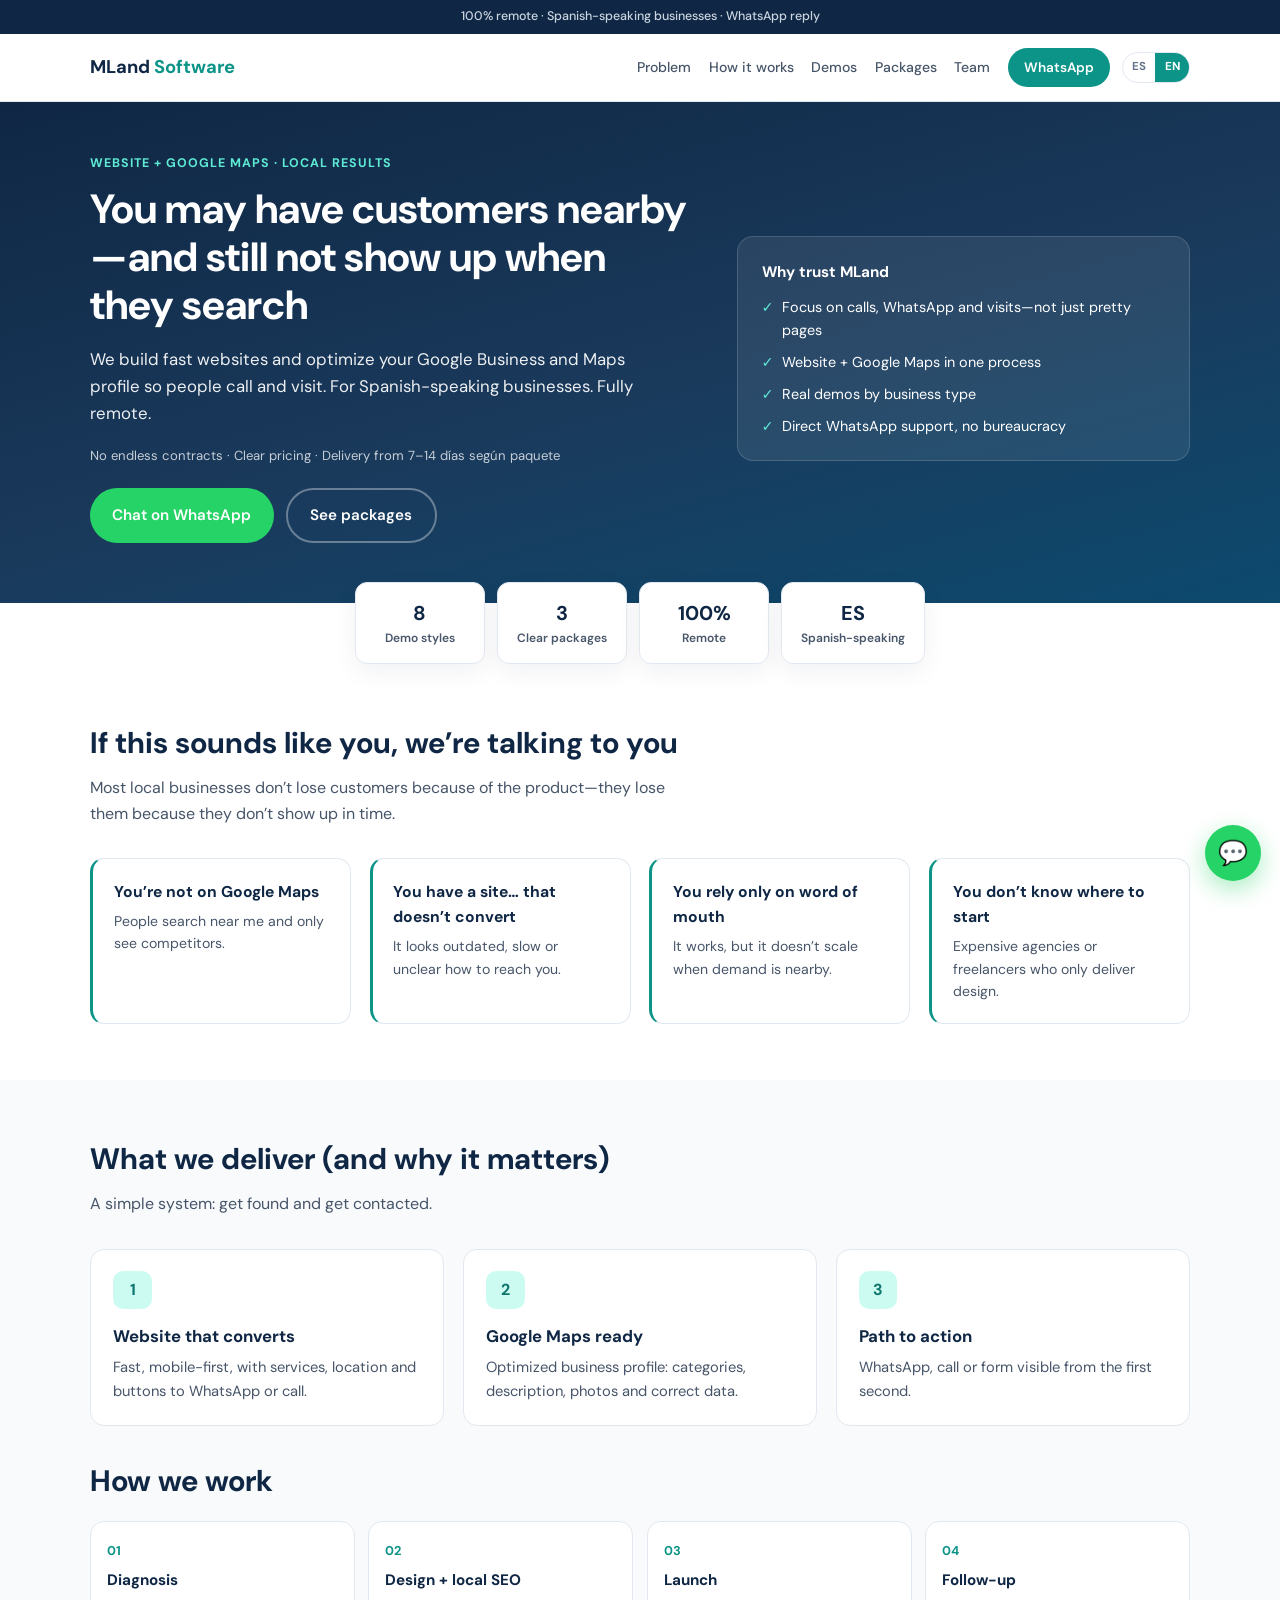
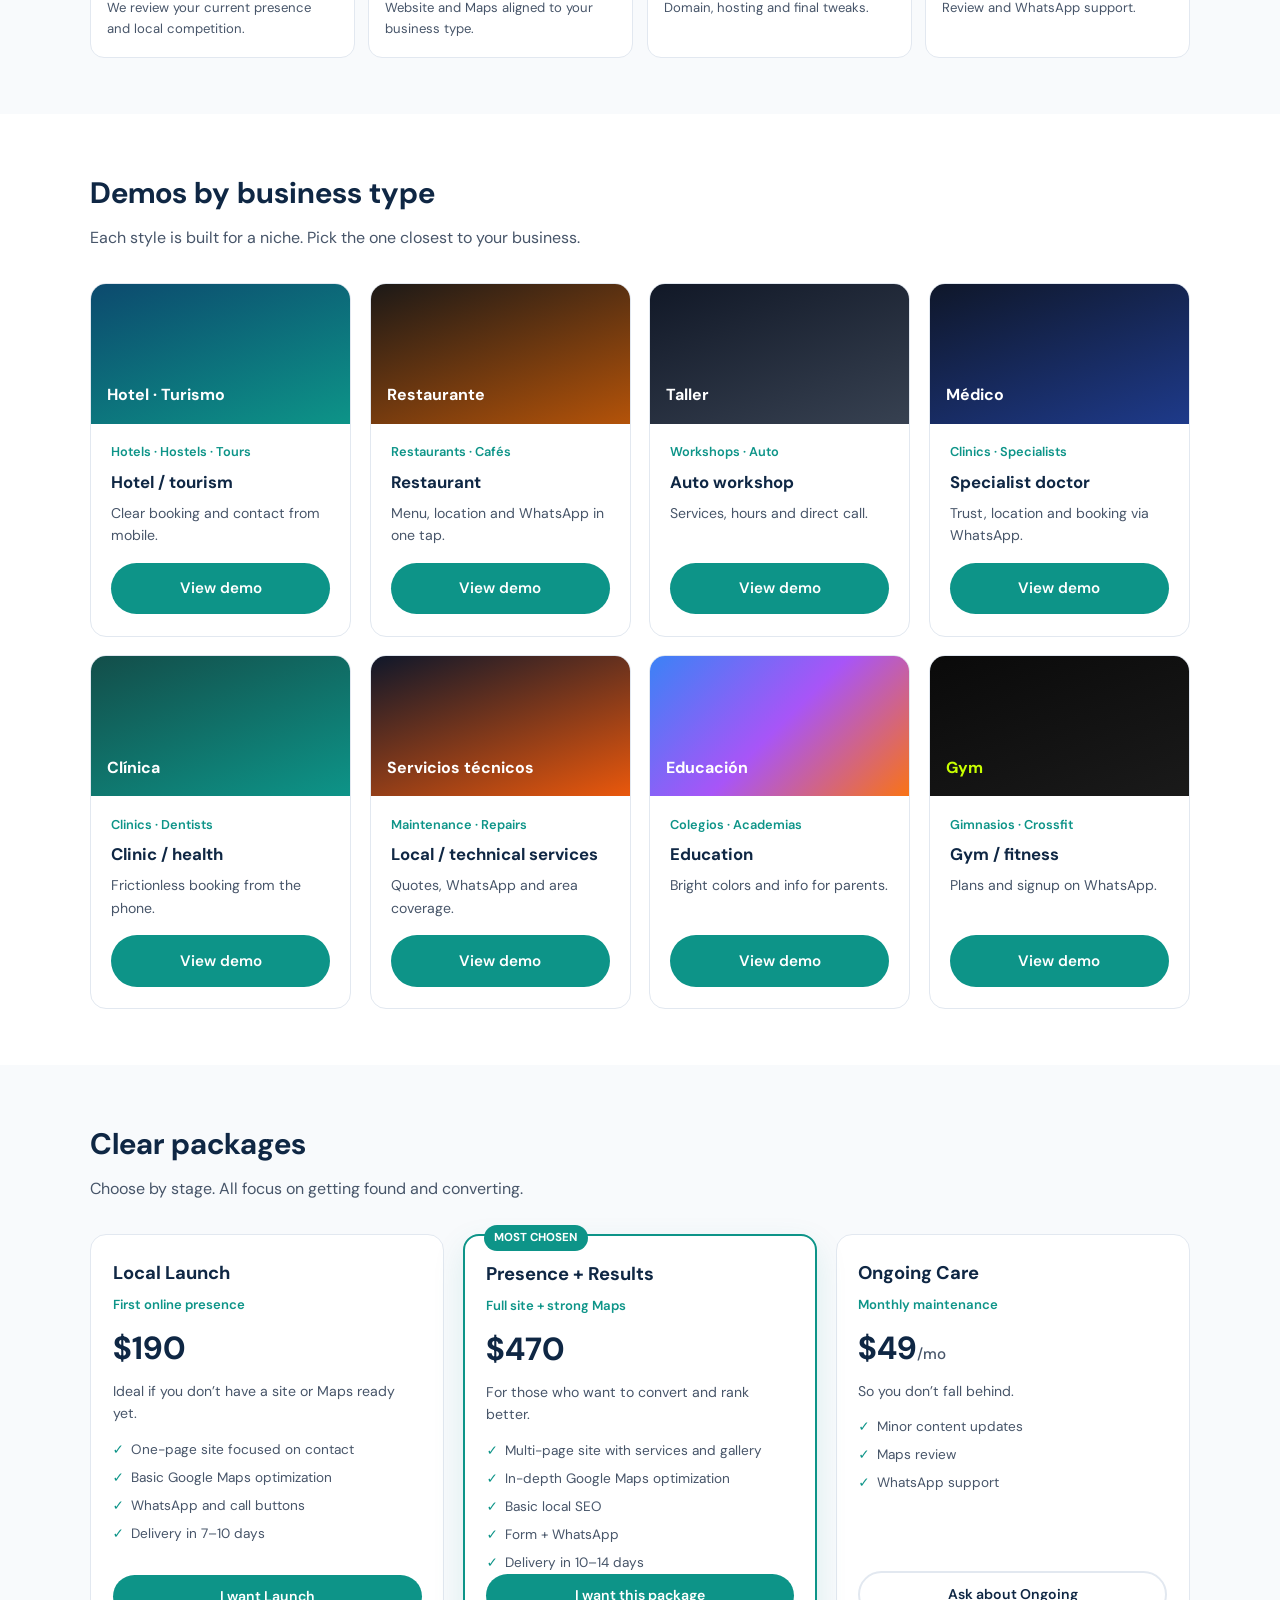
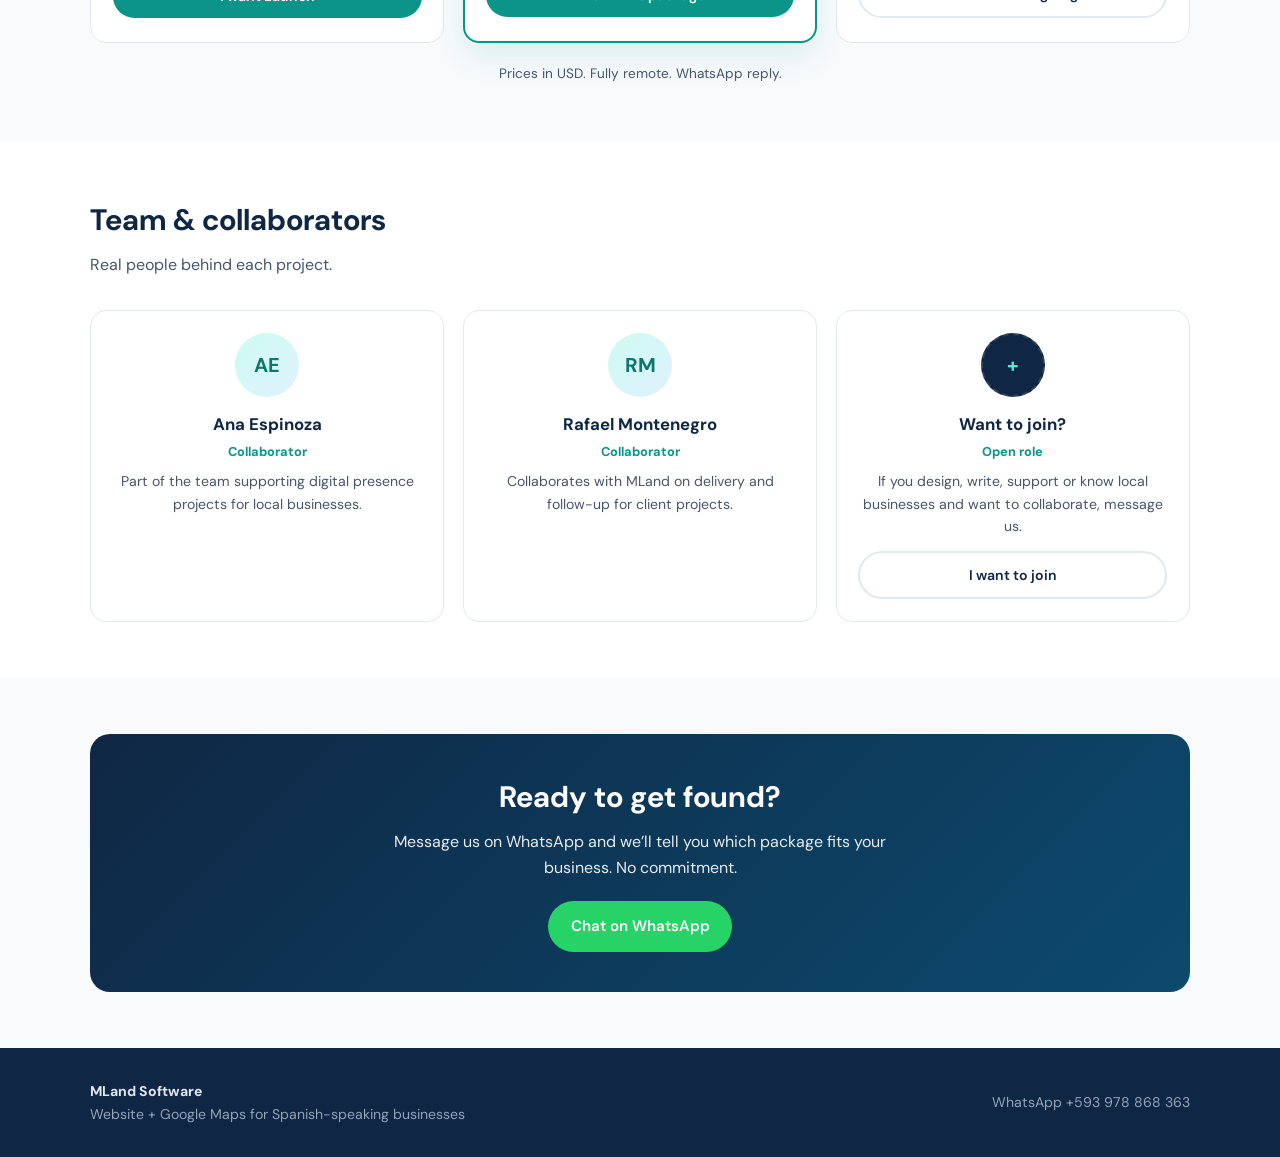
==== commit 8953ee21: "Set default language to English (html lang + EN toggle active)" ====
--- a/index.html
+++ b/index.html
@@ -1,5 +1,5 @@
 <!DOCTYPE html>
-<html lang="es">
+<html lang="en">
 <head>
 <meta charset="UTF-8">
 <meta name="viewport" content="width=device-width,initial-scale=1">
@@ -134,7 +134,7 @@
 <a href="#equipo" data-es="Equipo" data-en="Team">Equipo</a>
 <a class="btn btn-primary" style="padding:.55rem 1rem;font-size:.85rem" href="https://wa.me/593978868363?text=Hola%2C%20quiero%20aparecer%20mejor%20en%20Google%20y%20Maps" target="_blank" rel="noopener">WhatsApp</a>
 </nav>
-<div class="lang-switch" role="group" aria-label="Language"><button type="button" class="lang-btn active" data-set-lang="es">ES</button><button type="button" class="lang-btn" data-set-lang="en">EN</button></div>
+<div class="lang-switch" role="group" aria-label="Language"><button type="button" class="lang-btn" data-set-lang="es">ES</button><button type="button" class="lang-btn active" data-set-lang="en">EN</button></div>
 </div></div></header>
 <main id="contenido-principal">
 <section class="hero"><div class="container hero-grid">
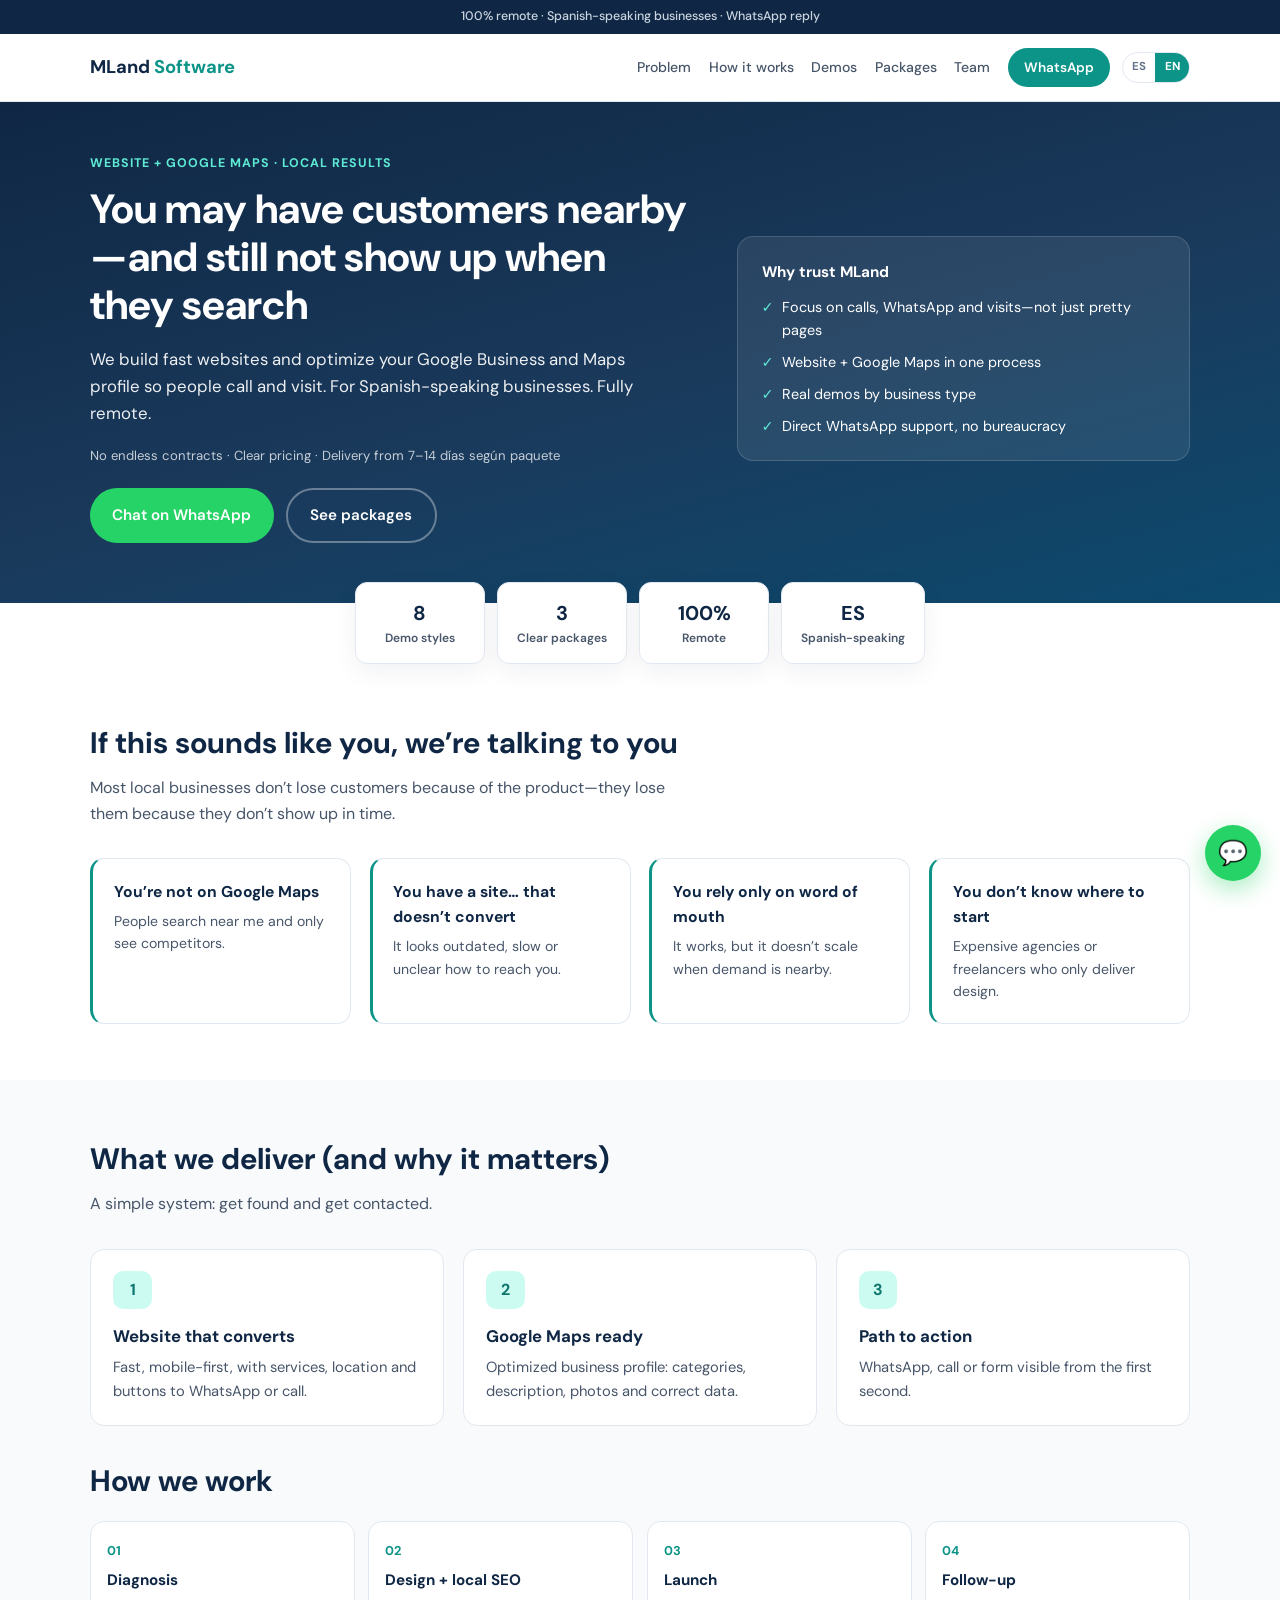
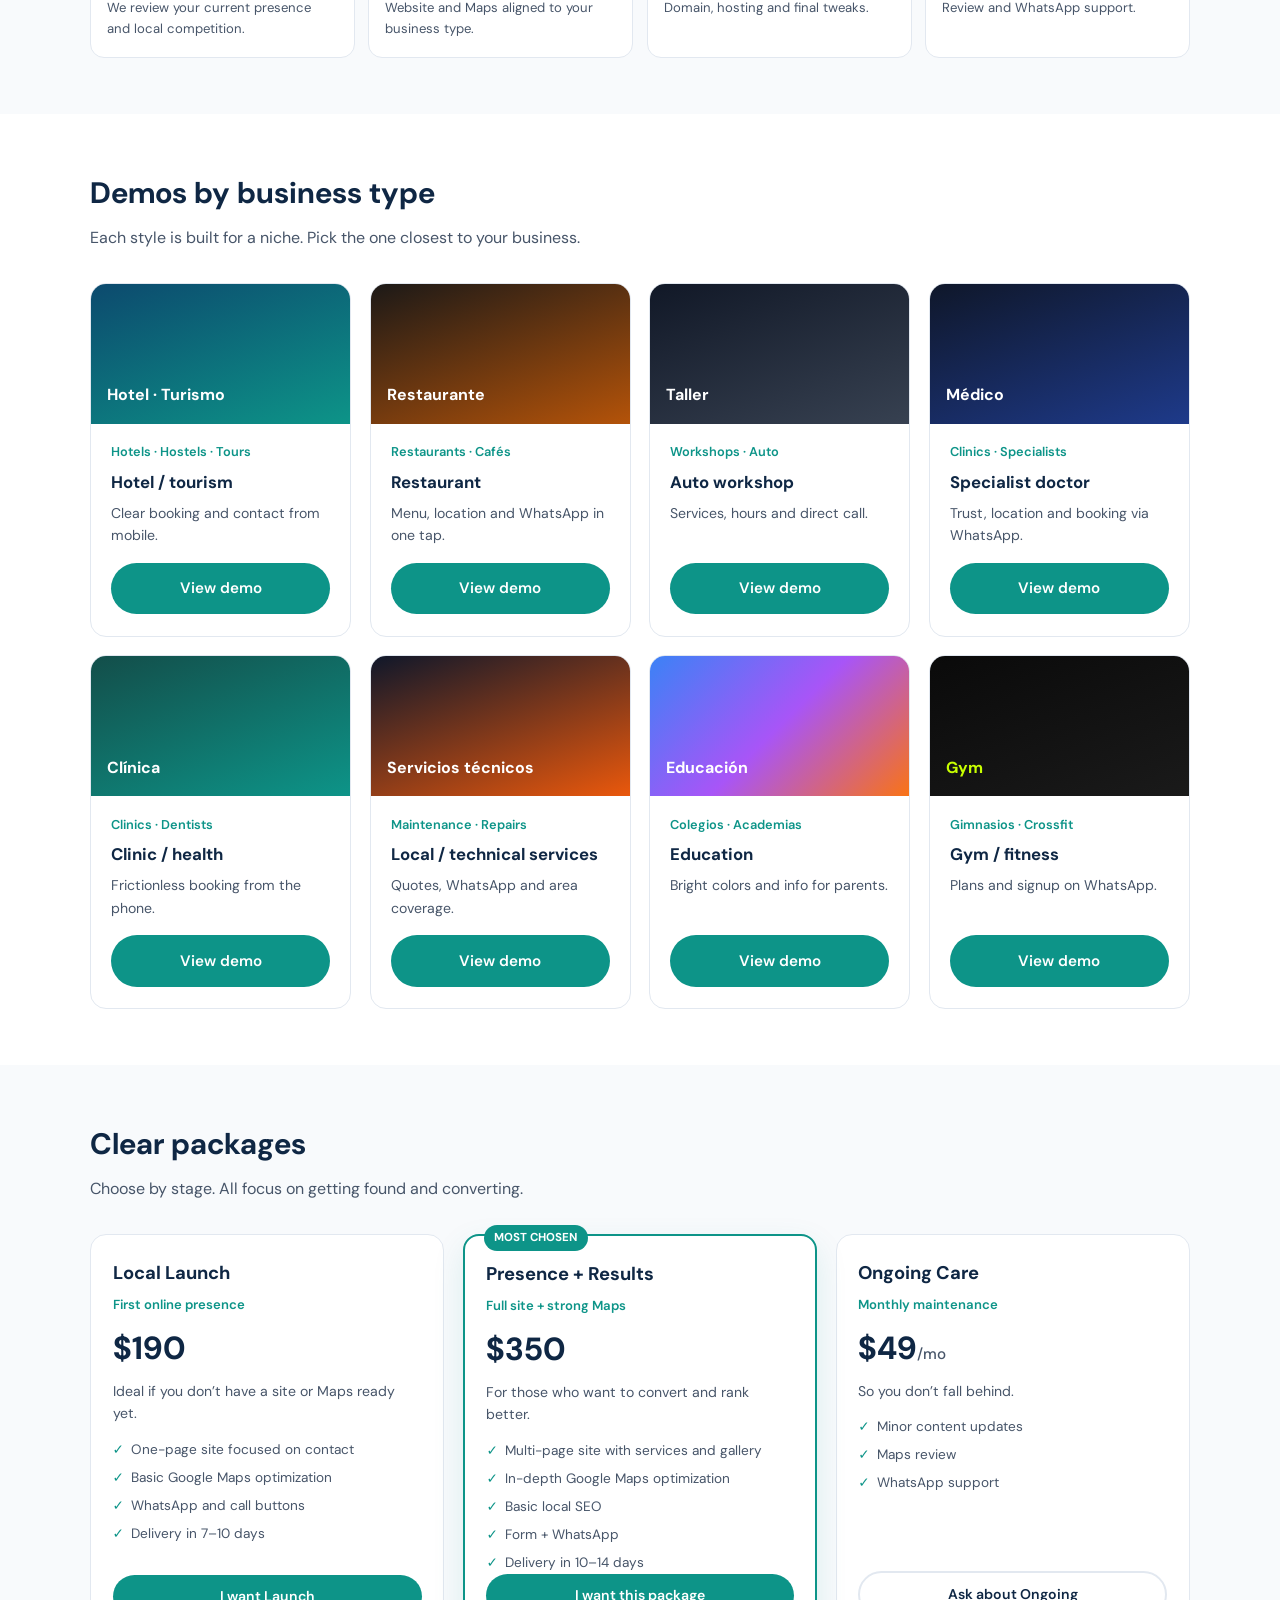
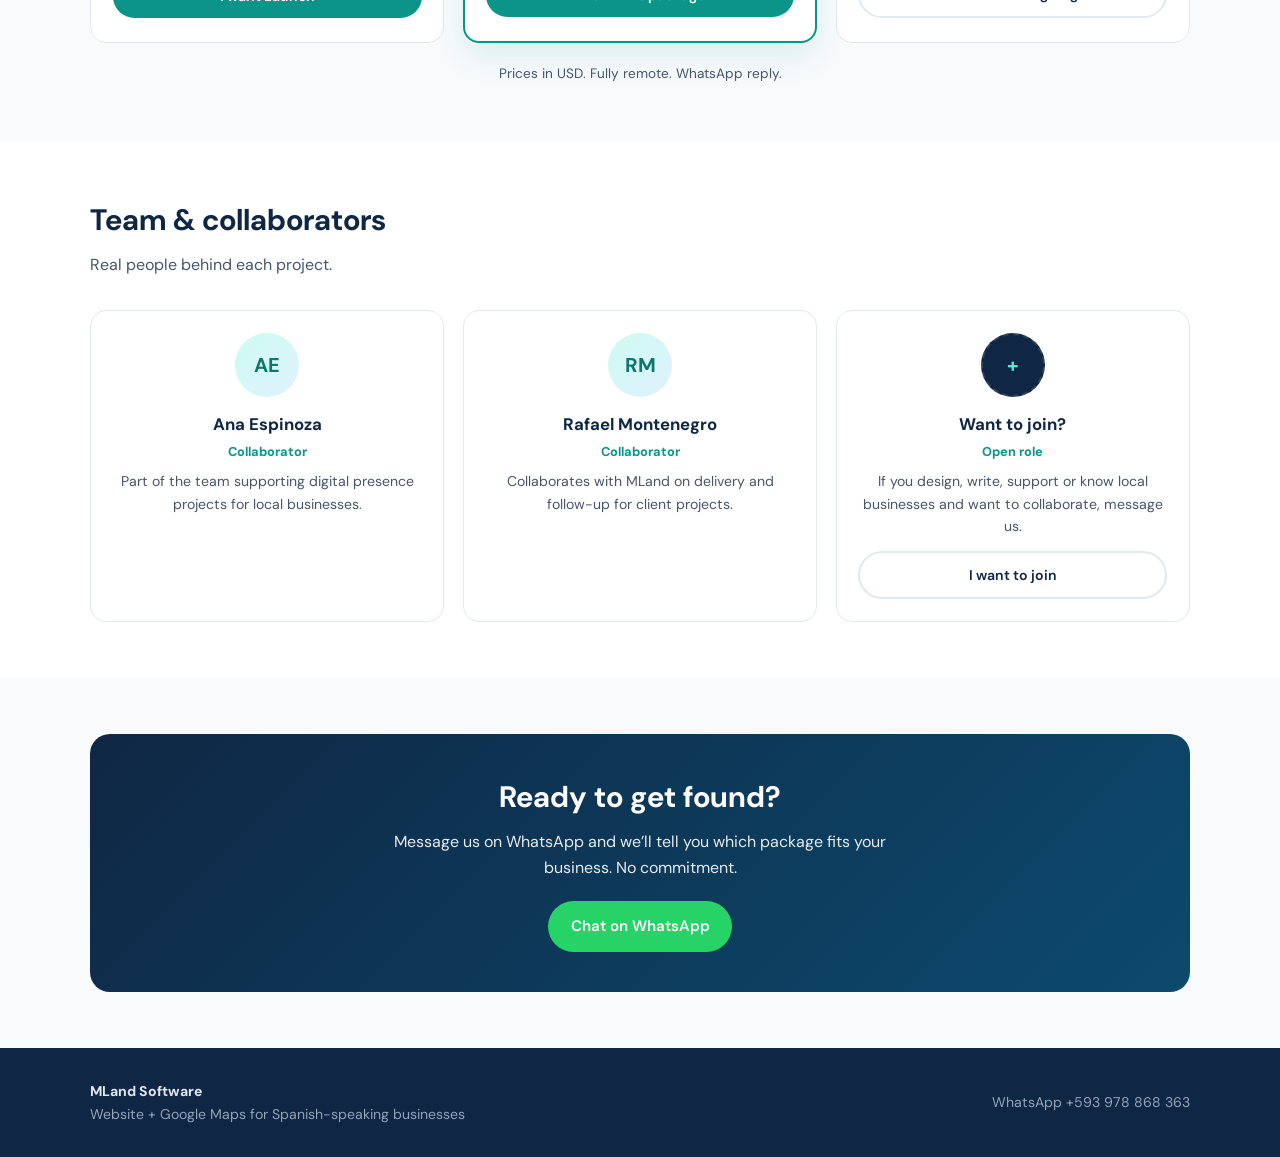
==== commit 7560cd8d: "Update index.html" ====
--- a/index.html
+++ b/index.html
@@ -211,7 +211,7 @@
 <p class="sub" data-es="Elige según tu momento. Todos incluyen enfoque en aparecer y convertir." data-en="Choose by stage. All focus on getting found and converting.">Elige según tu momento. Todos incluyen enfoque en aparecer y convertir.</p>
 <div class="packages-grid">
 <div class="package"><h3 data-es="Arranque Local" data-en="Local Launch">Arranque Local</h3><div class="package-for" data-es="Primera presencia online" data-en="First online presence">Primera presencia online</div><div class="price">$190</div><p class="package-desc" data-es="Ideal si aún no tienes web o Maps listo." data-en="Ideal if you don’t have a site or Maps ready yet.">Ideal si aún no tienes web o Maps listo.</p><ul><li data-es="Web de una página orientada a contacto" data-en="One-page site focused on contact">Web de una página orientada a contacto</li><li data-es="Optimización básica de Google Maps" data-en="Basic Google Maps optimization">Optimización básica de Google Maps</li><li data-es="Botones a WhatsApp y llamada" data-en="WhatsApp and call buttons">Botones a WhatsApp y llamada</li><li data-es="Entrega en 7–10 días" data-en="Delivery in 7–10 days">Entrega en 7–10 días</li></ul><a class="btn btn-primary btn-sm" style="margin-top:auto" href="https://wa.me/593978868363?text=Paquete%20Arranque" data-es="Quiero Arranque" data-en="I want Launch">Quiero Arranque</a></div>
-<div class="package featured"><div class="badge" data-es="Más elegido" data-en="Most chosen">Más elegido</div><h3 data-es="Presencia + Resultados" data-en="Presence + Results">Presencia + Resultados</h3><div class="package-for" data-es="Web completa + Maps fuerte" data-en="Full site + strong Maps">Web completa + Maps fuerte</div><div class="price">$470</div><p class="package-desc" data-es="Para quien quiere convertir y aparecer mejor." data-en="For those who want to convert and rank better.">Para quien quiere convertir y aparecer mejor.</p><ul><li data-es="Web multipágina con servicios y galería" data-en="Multi-page site with services and gallery">Web multipágina con servicios y galería</li><li data-es="Google Maps optimizado a fondo" data-en="In-depth Google Maps optimization">Google Maps optimizado a fondo</li><li data-es="SEO local básico" data-en="Basic local SEO">SEO local básico</li><li data-es="Formulario + WhatsApp" data-en="Form + WhatsApp">Formulario + WhatsApp</li><li data-es="Entrega en 10–14 días" data-en="Delivery in 10–14 days">Entrega en 10–14 días</li></ul><a class="btn btn-primary btn-sm" style="margin-top:auto" href="https://wa.me/593978868363?text=Paquete%20Presencia" data-es="Quiero este paquete" data-en="I want this package">Quiero este paquete</a></div>
+<div class="package featured"><div class="badge" data-es="Más elegido" data-en="Most chosen">Más elegido</div><h3 data-es="Presencia + Resultados" data-en="Presence + Results">Presencia + Resultados</h3><div class="package-for" data-es="Web completa + Maps fuerte" data-en="Full site + strong Maps">Web completa + Maps fuerte</div><div class="price">$350</div><p class="package-desc" data-es="Para quien quiere convertir y aparecer mejor." data-en="For those who want to convert and rank better.">Para quien quiere convertir y aparecer mejor.</p><ul><li data-es="Web multipágina con servicios y galería" data-en="Multi-page site with services and gallery">Web multipágina con servicios y galería</li><li data-es="Google Maps optimizado a fondo" data-en="In-depth Google Maps optimization">Google Maps optimizado a fondo</li><li data-es="SEO local básico" data-en="Basic local SEO">SEO local básico</li><li data-es="Formulario + WhatsApp" data-en="Form + WhatsApp">Formulario + WhatsApp</li><li data-es="Entrega en 10–14 días" data-en="Delivery in 10–14 days">Entrega en 10–14 días</li></ul><a class="btn btn-primary btn-sm" style="margin-top:auto" href="https://wa.me/593978868363?text=Paquete%20Presencia" data-es="Quiero este paquete" data-en="I want this package">Quiero este paquete</a></div>
 <div class="package"><h3 data-es="Cuidado Continuo" data-en="Ongoing Care">Cuidado Continuo</h3><div class="package-for" data-es="Mantenimiento mensual" data-en="Monthly maintenance">Mantenimiento mensual</div><div class="price">$49<span class="price-period" data-es="/mes" data-en="/mo">/mes</span></div><p class="package-desc" data-es="Para no quedarte desactualizado." data-en="So you don’t fall behind.">Para no quedarte desactualizado.</p><ul><li data-es="Cambios menores de contenido" data-en="Minor content updates">Cambios menores de contenido</li><li data-es="Revisión de Maps" data-en="Maps review">Revisión de Maps</li><li data-es="Soporte por WhatsApp" data-en="WhatsApp support">Soporte por WhatsApp</li></ul><a class="btn btn-outline btn-sm" style="margin-top:auto" href="https://wa.me/593978868363?text=Paquete%20Continuo" data-es="Consultar Continuo" data-en="Ask about Ongoing">Consultar Continuo</a></div>
 </div>
 <p class="packages-note" data-es="Precios en USD. Trabajo 100% remoto. Respuesta por WhatsApp." data-en="Prices in USD. Fully remote. WhatsApp reply.">Precios en USD. Trabajo 100% remoto. Respuesta por WhatsApp.</p>
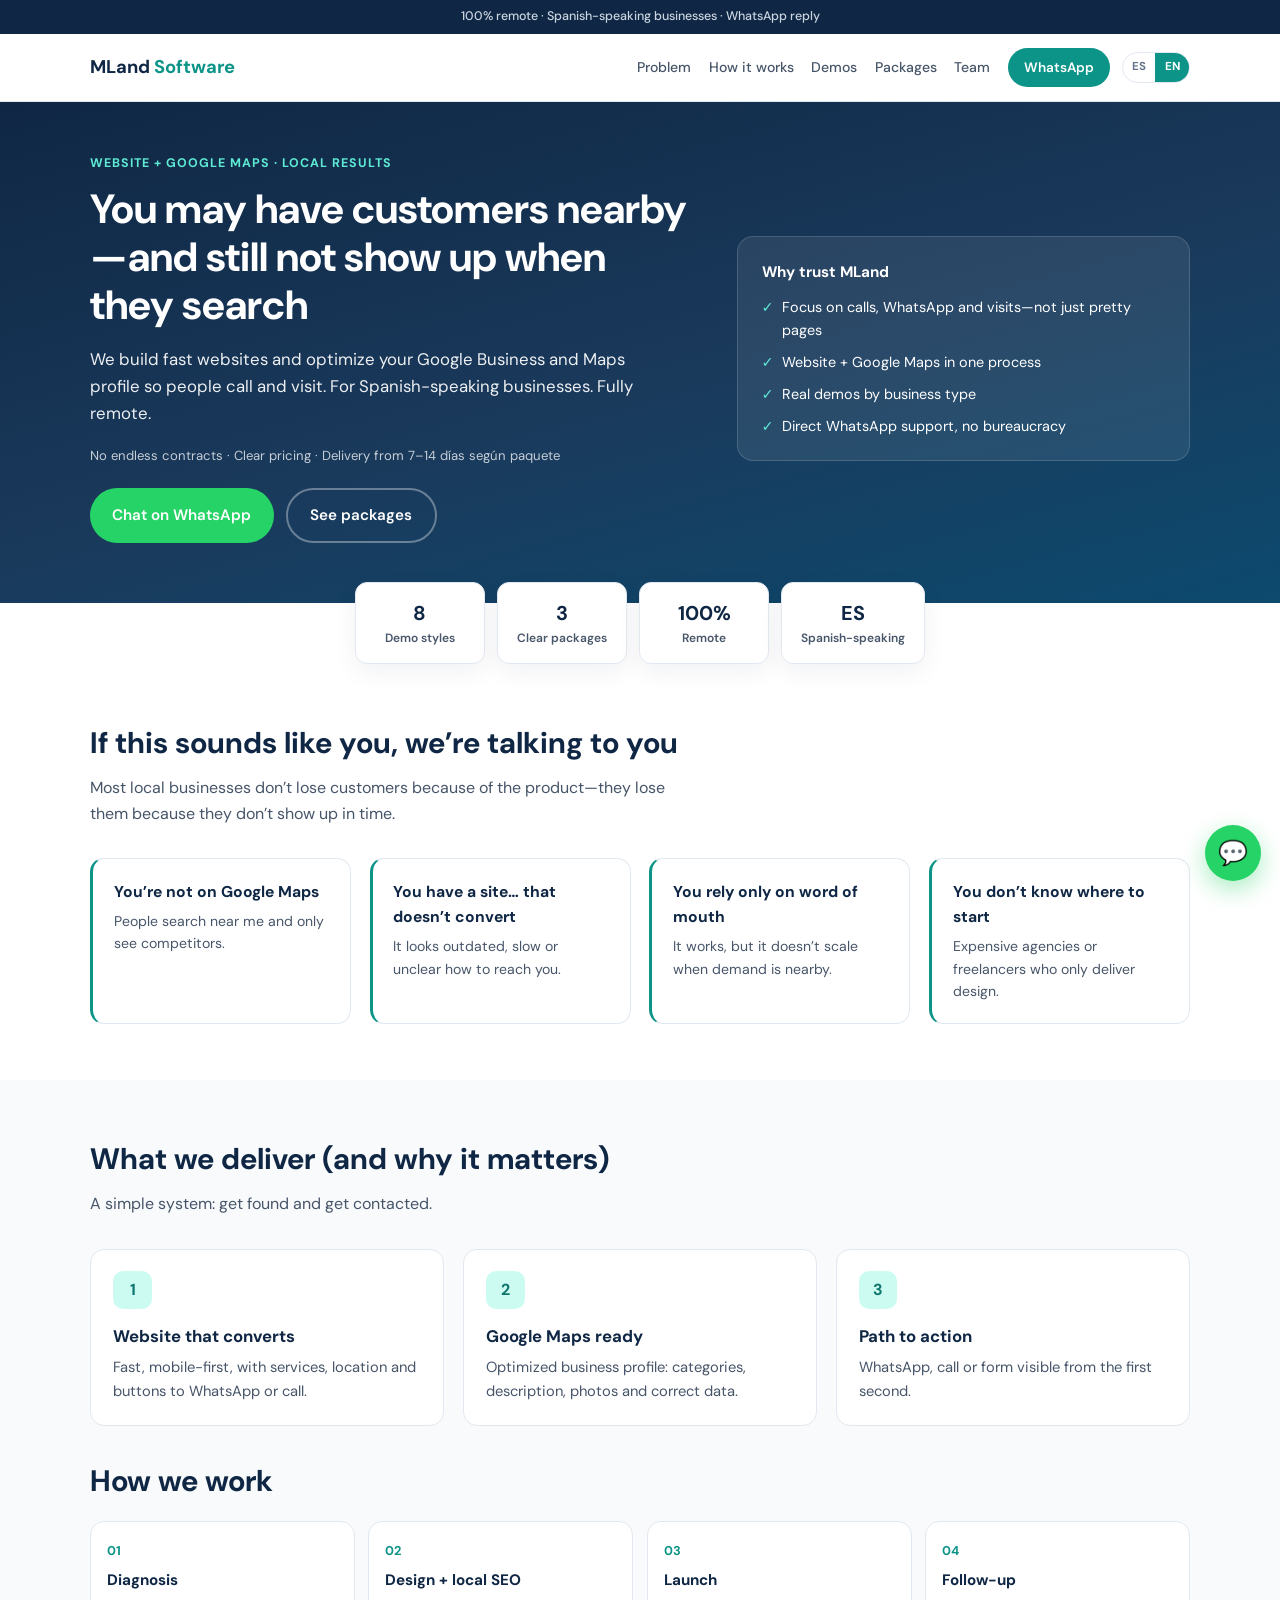
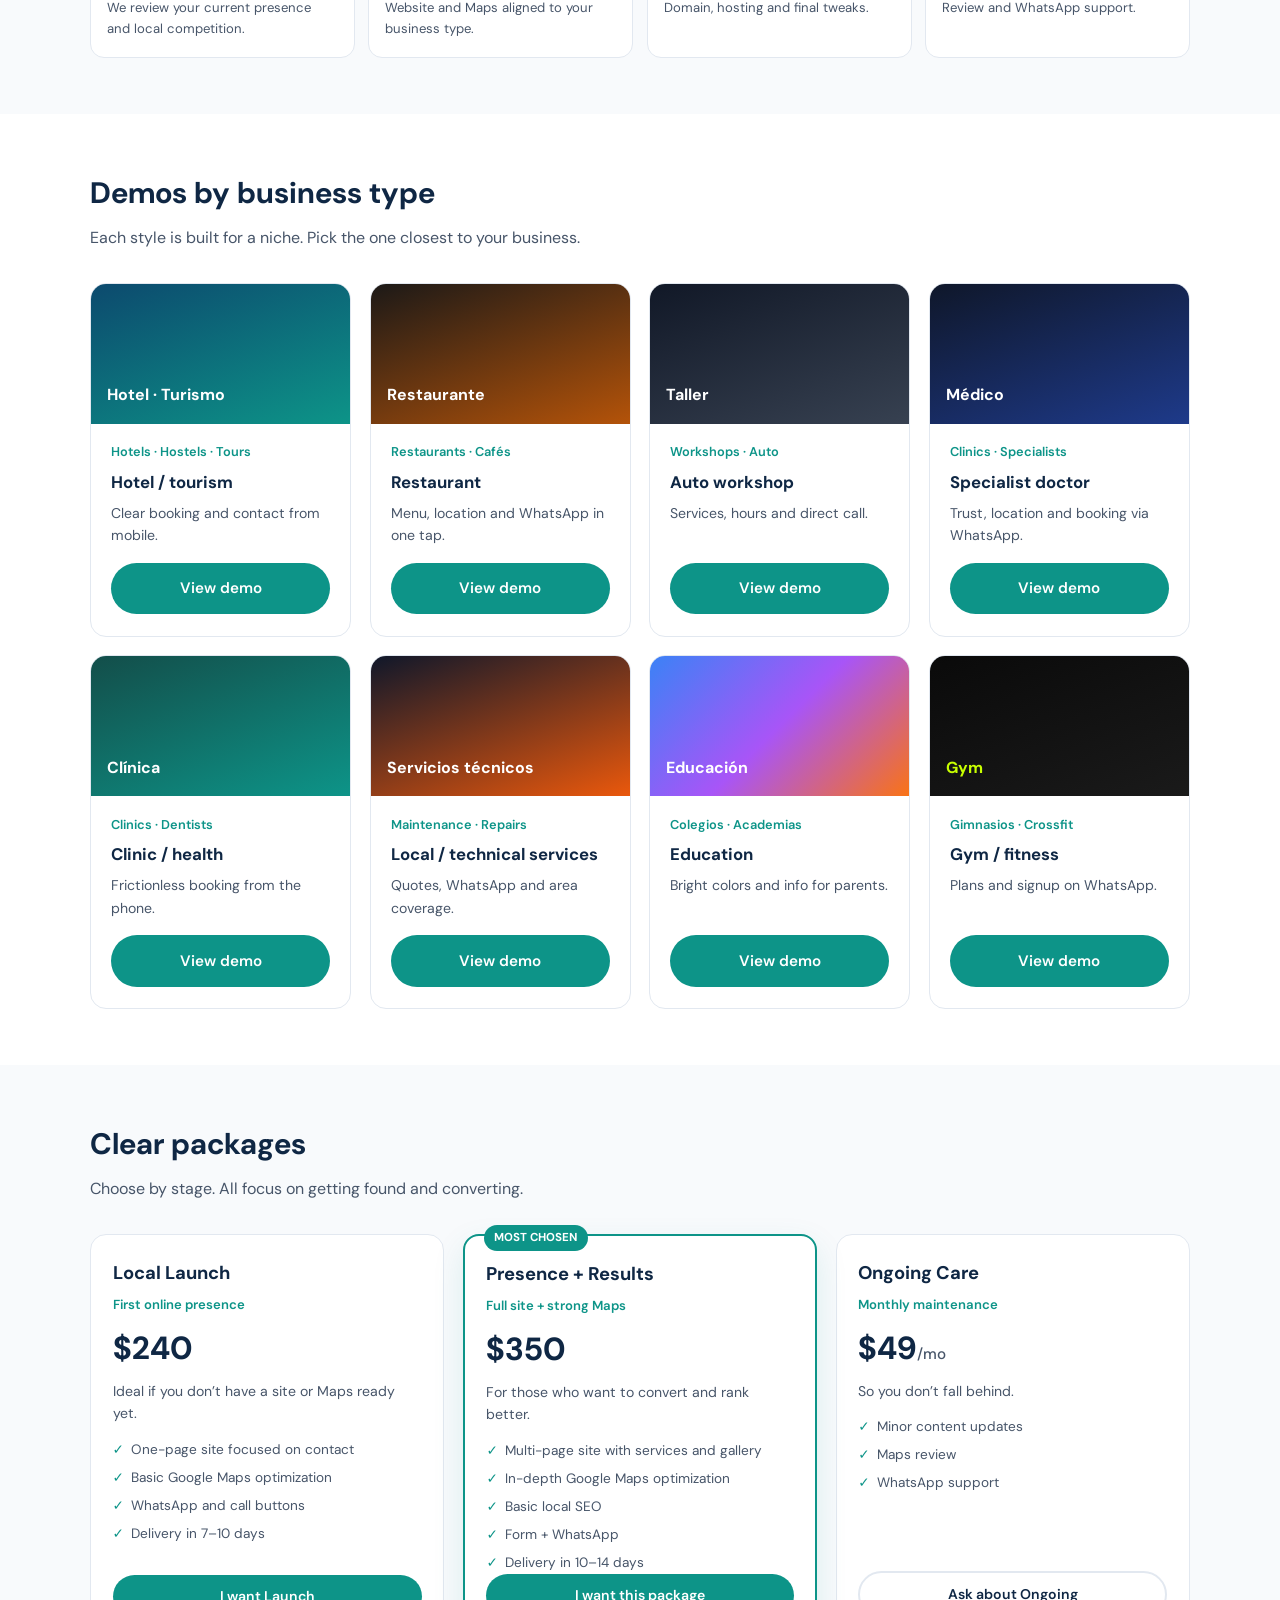
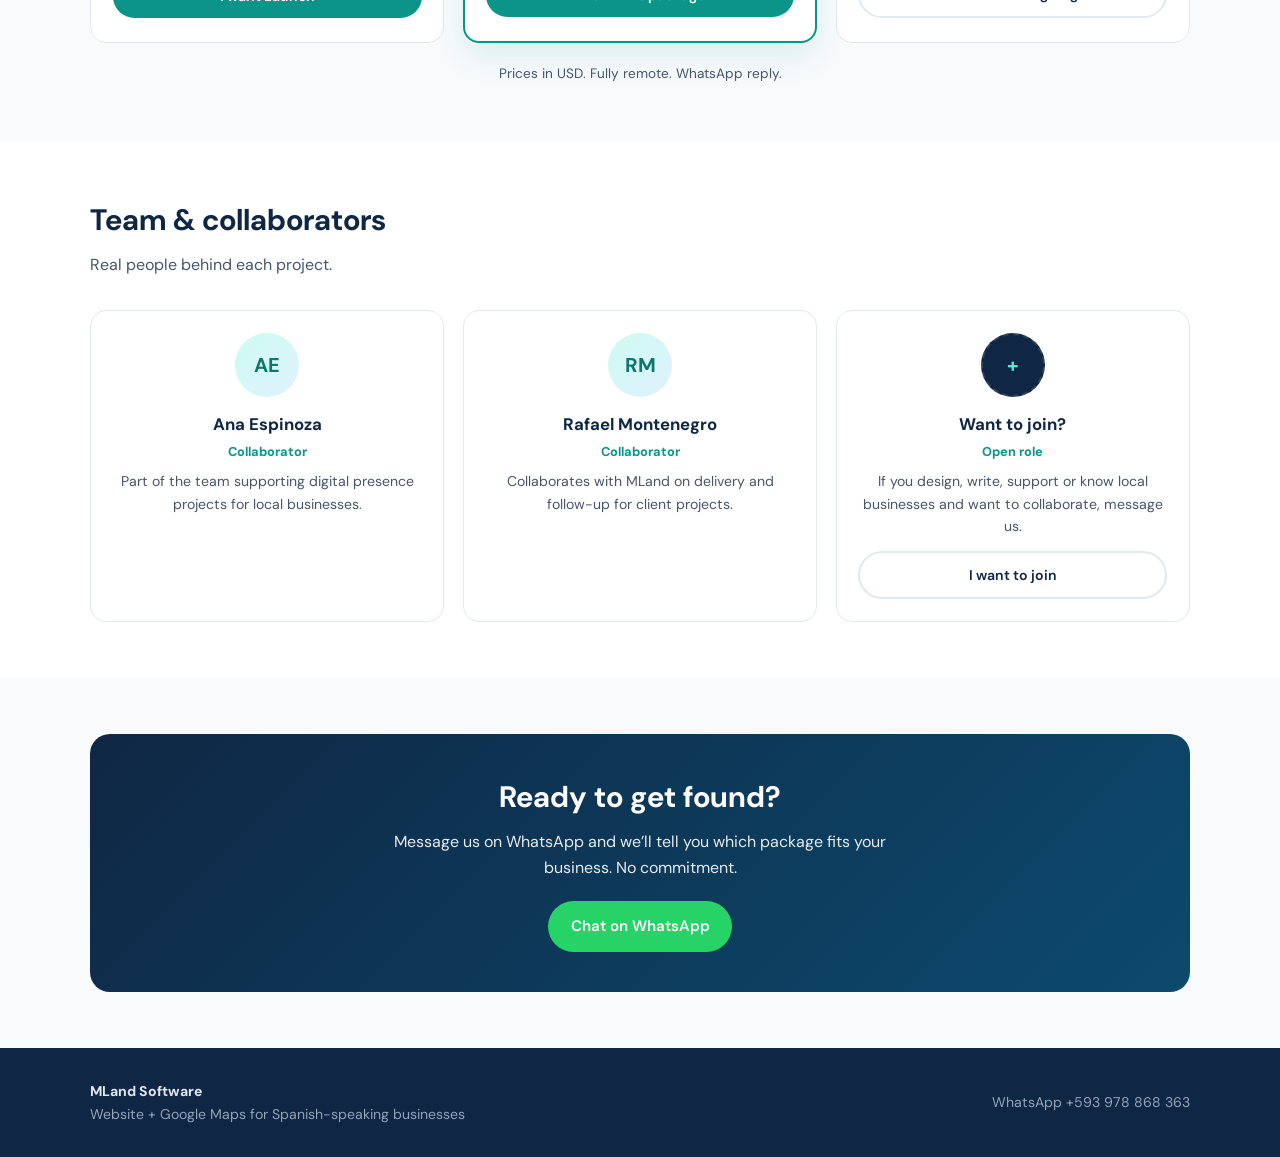
==== commit 4aaa97ba: "Update package prices and descriptions in index.htmlactualizacion de precio" ====
--- a/index.html
+++ b/index.html
@@ -210,7 +210,7 @@
 <h2 data-es="Paquetes claros" data-en="Clear packages">Paquetes claros</h2>
 <p class="sub" data-es="Elige según tu momento. Todos incluyen enfoque en aparecer y convertir." data-en="Choose by stage. All focus on getting found and converting.">Elige según tu momento. Todos incluyen enfoque en aparecer y convertir.</p>
 <div class="packages-grid">
-<div class="package"><h3 data-es="Arranque Local" data-en="Local Launch">Arranque Local</h3><div class="package-for" data-es="Primera presencia online" data-en="First online presence">Primera presencia online</div><div class="price">$190</div><p class="package-desc" data-es="Ideal si aún no tienes web o Maps listo." data-en="Ideal if you don’t have a site or Maps ready yet.">Ideal si aún no tienes web o Maps listo.</p><ul><li data-es="Web de una página orientada a contacto" data-en="One-page site focused on contact">Web de una página orientada a contacto</li><li data-es="Optimización básica de Google Maps" data-en="Basic Google Maps optimization">Optimización básica de Google Maps</li><li data-es="Botones a WhatsApp y llamada" data-en="WhatsApp and call buttons">Botones a WhatsApp y llamada</li><li data-es="Entrega en 7–10 días" data-en="Delivery in 7–10 days">Entrega en 7–10 días</li></ul><a class="btn btn-primary btn-sm" style="margin-top:auto" href="https://wa.me/593978868363?text=Paquete%20Arranque" data-es="Quiero Arranque" data-en="I want Launch">Quiero Arranque</a></div>
+<div class="package"><h3 data-es="Arranque Local" data-en="Local Launch">Arranque Local</h3><div class="package-for" data-es="Primera presencia online" data-en="First online presence">Primera presencia online</div><div class="price">$240</div><p class="package-desc" data-es="Ideal si aún no tienes web o Maps listo." data-en="Ideal if you don’t have a site or Maps ready yet.">Ideal si aún no tienes web o Maps listo.</p><ul><li data-es="Web de una página orientada a contacto" data-en="One-page site focused on contact">Web de una página orientada a contacto</li><li data-es="Optimización básica de Google Maps" data-en="Basic Google Maps optimization">Optimización básica de Google Maps</li><li data-es="Botones a WhatsApp y llamada" data-en="WhatsApp and call buttons">Botones a WhatsApp y llamada</li><li data-es="Entrega en 7–10 días" data-en="Delivery in 7–10 days">Entrega en 7–10 días</li></ul><a class="btn btn-primary btn-sm" style="margin-top:auto" href="https://wa.me/593978868363?text=Paquete%20Arranque" data-es="Quiero Arranque" data-en="I want Launch">Quiero Arranque</a></div>
 <div class="package featured"><div class="badge" data-es="Más elegido" data-en="Most chosen">Más elegido</div><h3 data-es="Presencia + Resultados" data-en="Presence + Results">Presencia + Resultados</h3><div class="package-for" data-es="Web completa + Maps fuerte" data-en="Full site + strong Maps">Web completa + Maps fuerte</div><div class="price">$350</div><p class="package-desc" data-es="Para quien quiere convertir y aparecer mejor." data-en="For those who want to convert and rank better.">Para quien quiere convertir y aparecer mejor.</p><ul><li data-es="Web multipágina con servicios y galería" data-en="Multi-page site with services and gallery">Web multipágina con servicios y galería</li><li data-es="Google Maps optimizado a fondo" data-en="In-depth Google Maps optimization">Google Maps optimizado a fondo</li><li data-es="SEO local básico" data-en="Basic local SEO">SEO local básico</li><li data-es="Formulario + WhatsApp" data-en="Form + WhatsApp">Formulario + WhatsApp</li><li data-es="Entrega en 10–14 días" data-en="Delivery in 10–14 days">Entrega en 10–14 días</li></ul><a class="btn btn-primary btn-sm" style="margin-top:auto" href="https://wa.me/593978868363?text=Paquete%20Presencia" data-es="Quiero este paquete" data-en="I want this package">Quiero este paquete</a></div>
 <div class="package"><h3 data-es="Cuidado Continuo" data-en="Ongoing Care">Cuidado Continuo</h3><div class="package-for" data-es="Mantenimiento mensual" data-en="Monthly maintenance">Mantenimiento mensual</div><div class="price">$49<span class="price-period" data-es="/mes" data-en="/mo">/mes</span></div><p class="package-desc" data-es="Para no quedarte desactualizado." data-en="So you don’t fall behind.">Para no quedarte desactualizado.</p><ul><li data-es="Cambios menores de contenido" data-en="Minor content updates">Cambios menores de contenido</li><li data-es="Revisión de Maps" data-en="Maps review">Revisión de Maps</li><li data-es="Soporte por WhatsApp" data-en="WhatsApp support">Soporte por WhatsApp</li></ul><a class="btn btn-outline btn-sm" style="margin-top:auto" href="https://wa.me/593978868363?text=Paquete%20Continuo" data-es="Consultar Continuo" data-en="Ask about Ongoing">Consultar Continuo</a></div>
 </div>
